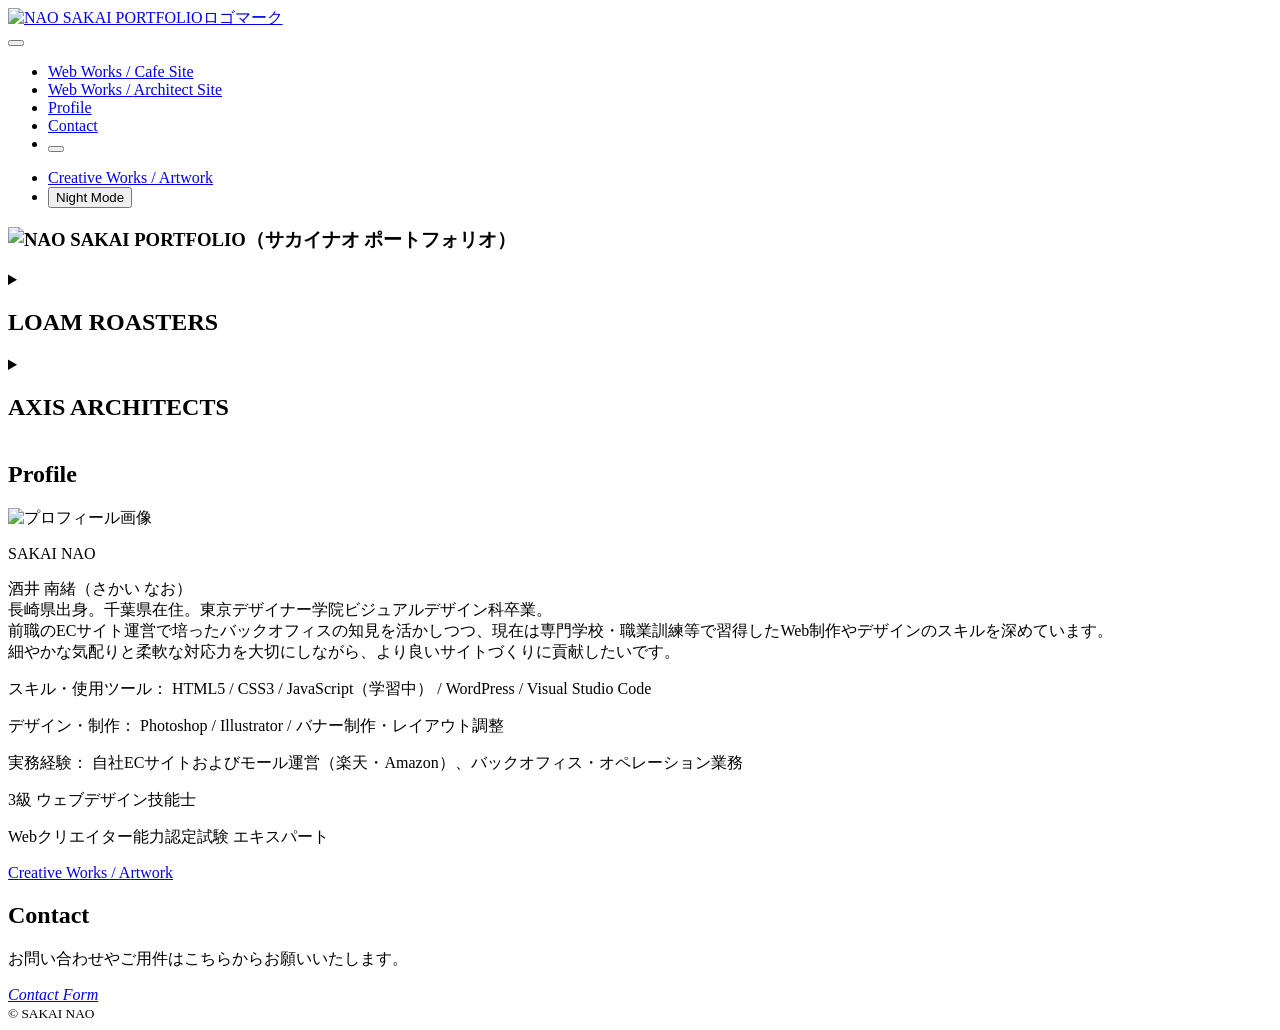
==== index.html @ 5738cde6 "Add files via upload" ====
<!DOCTYPE html><!-- 文書型宣言（DOCTYPE宣言）。HTML5用 -->
<html lang="ja"><!-- headとbodyを格納。使用言語が日本語という定義 -->
	<head><!-- メタデータ（属性情報）を格納する領域 -->
		<meta charset="utf-8"><!-- 文字エンコーディングはUTF-8 -->
		<meta name="description" content="ECサイト運営の経験と、Web制作・デザインのスキルを活かす、SAKAI NAOのポートフォリオサイトです。架空サイトの制作実績やこれまでの経験をご紹介しています。"><!-- 検索結果に表示されるページの説明文。titleの補足（140文字） -->
		<meta name="viewport" content="width=device-width, initial-scale=1.0"><!-- レスポンシブ対応用。横幅はデバイスの画面幅に合わせ、初期表示の拡大率は等倍。デバイス別のスタイルはCSSで設定 -->
		<meta name="robots" content="noindex, nofollow, noarchive, nosnippet"><!-- 検索エンジンのクローラーへの指示。ページを登録（noindex）せずリンクをたどらない（nofollow）ように、キャッシュを取得せず（noarchive）スニペットを表示しない（nosnippet）ように -->
		<meta property="og:title" content="SAKAI NAO PORTFOLIO（サカイナオ ポートフォリオ）"><!-- SNSでシェアされた時のページのタイトル -->
		<meta property="og:description" content="ECサイト運営の経験と、Web制作・デザインのスキルを活かす、SAKAI NAOのポートフォリオサイトです。架空サイトの制作実績やこれまでの経験をご紹介しています。"><!-- SNSでシェアされた時の説明文 -->
		
		<meta property="og:url" content="https://index.html"><!-- このページのURL -->

		<meta property="og:image" content="image/nao_logo_ogp.png"><!-- SNSでシェアされた時の表示したい画像のURL -->
		<meta property="og:type" content="website"><!-- このページの種類（articleは記事や下層ページ、blogはブログ、websiteはサイトのトップページ -->
		<meta property="og:site_name" content="SAKAI NAO PORTFOLIO（サカイナオ ポートフォリオ）"><!-- このページが所属するWebサイトの名前 -->
		<link rel="stylesheet" href="css/style.css"><!-- CSS用。typeは不要。デバイス別のスタイルも一元管理が推奨 -->

		<!-- <link rel="icon" href="image/favicon.ico" sizes="32x32">ファビコンのico用。shortcut省略が標準。sizes="any"だとブラウザごとに対応 -->
		<link rel="icon" href="image/favicon.png" type="image/png"><!-- ファビコンのpng用。type="image/png"付けるの推奨。高画質用にsizes=""を複数用意するのも可 -->
		<!-- <link rel="icon" href="image/icon.svg" type="image/svg+xml">ファビコンのsvg用。SVGファイルの使用にはtype="image/svg+xml"が必要 -->
		<link rel="apple-touch-icon" href="image/apple-touch-icon.png"><!-- ファビコンのスマホ・タブレット用。 -->

		<title>SAKAI NAO PORTFOLIO（サカイナオ ポートフォリオ）</title><!-- 検索エンジンに把握してもらいたいページの内容や目的を簡潔（30文字）かつ魅力的に説明 -->
	</head>

	<body><!--文書本体要素-->

		<!-- SVGフィルター -->
		<svg width="0" height="0" style="position:absolute"><!--  -->
			<!-- baseFrequencyが低周波、大きくゆったりした波、輪郭がにじんだ薄い色のうねり -->
			<filter id="wc-edge" x="-20%" y="-20%" width="140%" height="140%">
				<feTurbulence type="fractalNoise" baseFrequency="0.012 0.018" numOctaves="3" seed="11" result="noise"/>
				<feDisplacementMap in="SourceGraphic" in2="noise" scale="22" xChannelSelector="R" yChannelSelector="G"/>
			</filter><!--  -->
			<!-- うねりがソフトなバージョン、baseFrequencyが低周波、大きくゆったりした波、輪郭がにじんだ薄い色のうねり -->
			<filter id="wc-edge-soft" x="-20%" y="-20%" width="140%" height="140%">
				<feTurbulence type="fractalNoise" baseFrequency="0.012 0.018" numOctaves="3" seed="11" result="noise"/>
				<feDisplacementMap in="SourceGraphic" in2="noise" scale="10" xChannelSelector="R" yChannelSelector="G"/>
			</filter><!-- scale="22" → scale="10" -->
			<!-- baseFrequencyが高周波、細かいランダムな濃淡、紙の繊維・砂粒のようなザラつき、不透明度は0.04 -->
			<filter id="wc-grain">
				<feTurbulence type="fractalNoise" baseFrequency="0.9" numOctaves="2" seed="4" result="grain"/>
				<feColorMatrix in="grain" type="matrix" values="0 0 0 0 0  0 0 0 0 0  0 0 0 0 0  0 0 0 0.15 0"/>
			</filter>
		</svg><!--  -->
		<!-- SVGフィルターここまで -->

		<!-- オープニングアニメーション
		<div class="opening-box">
			<div class="opening-black"></div>
			<img src="image/logo_nao_square.png" alt="NAOロゴマーク" class="opening-logo-img">
			<img src="image/name_nao_img.png" alt="NAO筆記体サイン" class="opening-sign-img">
		</div> -->
		<!-- オープニングアニメーションここまで -->

		<!-- スクロール連動CSSスプライト/ページトップへ戻るボタン -->
		<a class="top-button" href="#top-position"><div class="scroll-item"></div></a>
		<!-- スクロール連動CSSスプライトここまで -->

		<!-- ヘッダー -->
		<header>
			<!-- TOPロゴ -->
			<div class="top-logo">
				<a href="index.html"><img src="image/logo_nao_square.png" alt="NAO SAKAI PORTFOLIOロゴマーク" class="top-logo-img"></a>
			</div>
			<!-- TOPロゴここまで -->

			<!-- ハンバーガーアイコン -->
			<button id="menu-btn" aria-label="メニューを開く"><span></span></button>
			<!-- <input type="checkbox" id="menu-btn-check">
			<label for="menu-btn-check" class="menu-btn"><span></span></label> -->
			<!-- ハンバーガーアイコンここまで -->

			<!-- メニュー展開時に全体を覆う暗幕 -->
			<div class="black-overlay"></div>
			<!-- メニュー展開時に全体を覆う暗幕ここまで -->

			<!-- グローバルナビゲーションメニュー -->
			<nav class="global-nav">
				<ul class="nav-list">
					<li class="nav-item"><a href="#cafe-position">Web Works / <span>Cafe Site</span></a></li>
					<li class="nav-item"><a href="#architect-position">Web Works / <span>Architect Site</span></a></li>
					<li class="nav-item"><a href="#profile-position">Profile</a></li>
					<li class="nav-item"><a href="https://docs.google.com/forms/d/e/1FAIpQLSdkn3Fvm9zSj5vtnF_UGAGRtmKQHBBZx3k8KO7NikojD3Xd8g/viewform?usp=publish-editor" target="_blank">Contact</a></li>
					<li class="nav-item pc-display"><button class="mode-toggle pc-display" aria-label="ダークモードとライトモードを切り替える"><span class="btn-icon"></span></button></li>
				</ul>
			</nav>
			<div class="bottom-menu">
				<ul class="bottom-ul">
					<li class="bottom-li"><a href="artwork.html">Creative Works / Artwork</a></li>
					<li class="bottom-li"><button class="mode-toggle"><span class="btn-icon"></span><span class="btn-text">Night Mode</span></button></li>
				</ul>
			</div>
			<!-- グローバルナビゲーションメニューここまで -->
		</header>
		<!-- ヘッダーここまで -->

		<!-- クラスの命名規則と構造定義
		outer（div）→外側の層（ページ全体・背景・セクション間の余白を管理）
		wrapper（div）→包む層（一つのセクション全体をまとめる）
		area→機能別の大まかな領域・範囲（header、nav、main、footer、asideなど）
		article要素→独立したコンテンツ（単体でも意味の通じる記事など）
		section要素→論理的なセクション（章、節、項などテーマの区切り）
		container（div）→セクションの箱
		inner（div）→内側の層
		card（div）→独立した視覚的まとまり、一つのテーマを持った情報（画像＋見出し＋テキスト＋ボタン）を囲ったもの
		box（div）→箱、特別な意味を持たない汎用的な領域
		content（div）→中身
		item→具体的なコンテンツ（p、img、buttonなど最小単位） -->

		<!-- メインエリア・アウター -->
		<div class="outer">

			<!-- ハーフトーン背景 -->
			<div class="gradation-layer halftone-small fragments-spin halftone-gradation-map"></div>
			<!-- ハーフトーン背景ここまで -->
			<!-- 水彩画風背景 -->
			<div class="back-layer"></div>
			<!-- 水彩画風背景ここまで -->

			<!-- アーティクルエリア・ラッパー -->
			<article class="article-wrapper">
				<section class="hero-area" id="top-position">
					<div class="hero-name-box">
						<h1><img src="image/name_nao_pen_pc.png" alt="NAO SAKAI PORTFOLIO（サカイナオ ポートフォリオ）" class="hero-name-image"></h1>
					</div>
					<div class="hero-title-image"></div>
				</section>
				<section class="works-area">
					<div class="cafe-container fade-in" id="cafe-position">
						<details name="accordion">
							<summary>
								<div class="summary-box">
									<h2><span class="italic-style no-spacing">L</span>OAM <span class="italic-style">R</span>OASTERS</h2>
									<div class="works-image">
										<div class="works-image-file"></div>
									</div>
									<span class="accordion-icon inside-icon"></span>
								</div>
								<span class="accordion-icon outside-icon"></span>
							</summary>
							<div class="accordion-content">
								<p class="accordion-concept">コーヒーロースターカフェの<span>ブランドサイト / 架空</span></p>
								<p class="accordion-h1">LOAM ROASTERS</p>
								<p class="accordion-concept">コーヒーの品質と洗練された空間にこだわる、<span>オーセンティックな大人のためのロースターカフェ。</span></p>
								<a href="" class="accordion-link">リンク</a>
								<p>Art Direction / Web Design / Coding</p>
								<p class="accordion-concept">品質や空間、サスティナビリティへのこだわりが伝わるよう、<span>シズル感や高級感、ゆったりとした空気感のある</span><span>デザインを目指しました。</span></p>
							</div>
						</details>
						<div class="cafe-layer"></div>
					</div>
					<div class="architect-container fade-in" id="architect-position">
						<details name="accordion">
							<summary>
								<div class="summary-box">
									<h2><span class="italic-style">A</span>XIS <span class="italic-style">A</span>RCHITECTS</h2>
									<div class="works-image">
										<div class="works-image-file"></div>
									</div>
									<span class="accordion-icon inside-icon"></span>
								</div>
								<span class="accordion-icon outside-icon"></span>
							</summary>
							<div class="accordion-content">
								<p class="accordion-concept">建築設計事務所の<span>コーポレートサイト / 架空</span></p>
								<p class="accordion-h1">AXIS ARCHITECTS</p>
								<p class="accordion-concept">徹底したデータ分析とロジックに裏打ちされた、<span>持続可能な建築を求めるクライアントのための</span><span>設計事務所。</span></p>
								<a href="" class="accordion-link">リンク</a>
								<p>Art Direction / Web Design / Coding</p>
								<p class="accordion-concept">企業としてのクリーンなイメージや信頼感に加え、<span>洗練された論理的（ロジカル）な美しさが伝わる</span><span>デザインを目指しました。</span></p>
							</div>
						</details>
						<div class="architect-layer"></div>
					</div>
				</section>
				<section class="profile-container  fade-in" id="profile-position">
					<!-- 1つ目の四角形（例：タイトルなど） -->
					<div class="profile-card card-1">
						<h2><span class="italic-style">P</span>ro<span class="vertical-bottom">f</span>ile</h2>
					</div>
					<!-- 2つ目の四角形（例：プロフィール画像など） -->
					<div class="profile-card card-2">
						<img src="image/background_water.jpg" alt="プロフィール画像" class="profile-card-image">
					</div>
					<!-- 3つ目の四角形（例：名前など） -->
					<div class="profile-card card-3">
						<p><span class="marker-text">SAKAI NAO</span></p>
					</div>
					<!-- 4つ目の四角形（例：経歴など） -->
					<div class="profile-card card-4">
						<p>酒井 南緒（さかい なお）<br>
						長崎県出身。千葉県在住。<span>東京デザイナー学院ビジュアルデザイン科卒業。</span><br>
						前職のECサイト運営で培ったバックオフィスの知見を活かしつつ、現在は専門学校・職業訓練等で習得したWeb制作やデザインのスキルを深めています。<br>
						細やかな気配りと柔軟な対応力を大切にしながら、より良いサイトづくりに貢献したいです。</p>
					</div>
					<!-- 5つ目の四角形（例：スキルなど） -->
					<div class="profile-card card-5">
						<p>スキル・使用ツール： HTML5 / CSS3 / JavaScript（学習中） / WordPress / Visual Studio Code</p>
						<p>デザイン・制作： Photoshop / Illustrator / バナー制作・レイアウト調整</p>
						<p>実務経験： 自社ECサイトおよびモール運営（楽天・Amazon）、バックオフィス・オペレーション業務</p>
					</div>
					<!-- 6つ目の四角形（例：資格など） -->
					<div class="profile-card card-6">
						<p>3級 ウェブデザイン技能士</p>
						<p>Webクリエイター能力認定試験 エキスパート</p>
					</div>
					<!-- 7つ目の四角形（例：ギャラリーなど） -->
					<a href="artwork.html">
						<div class="profile-card card-7">
							<p><span class="italic-style">C</span>reative <span class="italic-style">W</span>orks / <span><span class="italic-style">A</span>rtwork</span></p>
						</div>
					</a>
				</section>
			</article>
			<!-- アーティクルエリア・ラッパーここまで -->

		</div>
		<!-- メインエリア・アウターここまで -->

		<!-- コンタクトエリア・ラッパー -->
		<article class="contact-wrapper">
			<section class="contact-container">
				<h2><span class="italic-style">C</span>ontact</h2>
				<p>お問い合わせやご用件は<span>こちらからお願いいたします。</span></p>
				<address>
					<a href="https://docs.google.com/forms/d/e/1FAIpQLSdkn3Fvm9zSj5vtnF_UGAGRtmKQHBBZx3k8KO7NikojD3Xd8g/viewform?usp=publish-editor" target="_blank">
						Contact Form
					</a>
				</address><!--連絡先、デフォルトは斜体になる-->
			</section>
		</article>
		<!-- コンタクトエリア・ラッパーここまで -->

		<!-- フッター -->
		<footer class="footer-copyright">
			<small>&copy; SAKAI NAO</small><!--コピーライト、ライセンス条項、免責事項、法的規則など-->
		</footer>
		<!-- フッターここまで -->

		<script src="js/main.js"></script><!-- JavaScript用。すべてのHTML要素が読み込まれた直後に実行されるように下部に置くのが定番 -->

	</body>
</html>
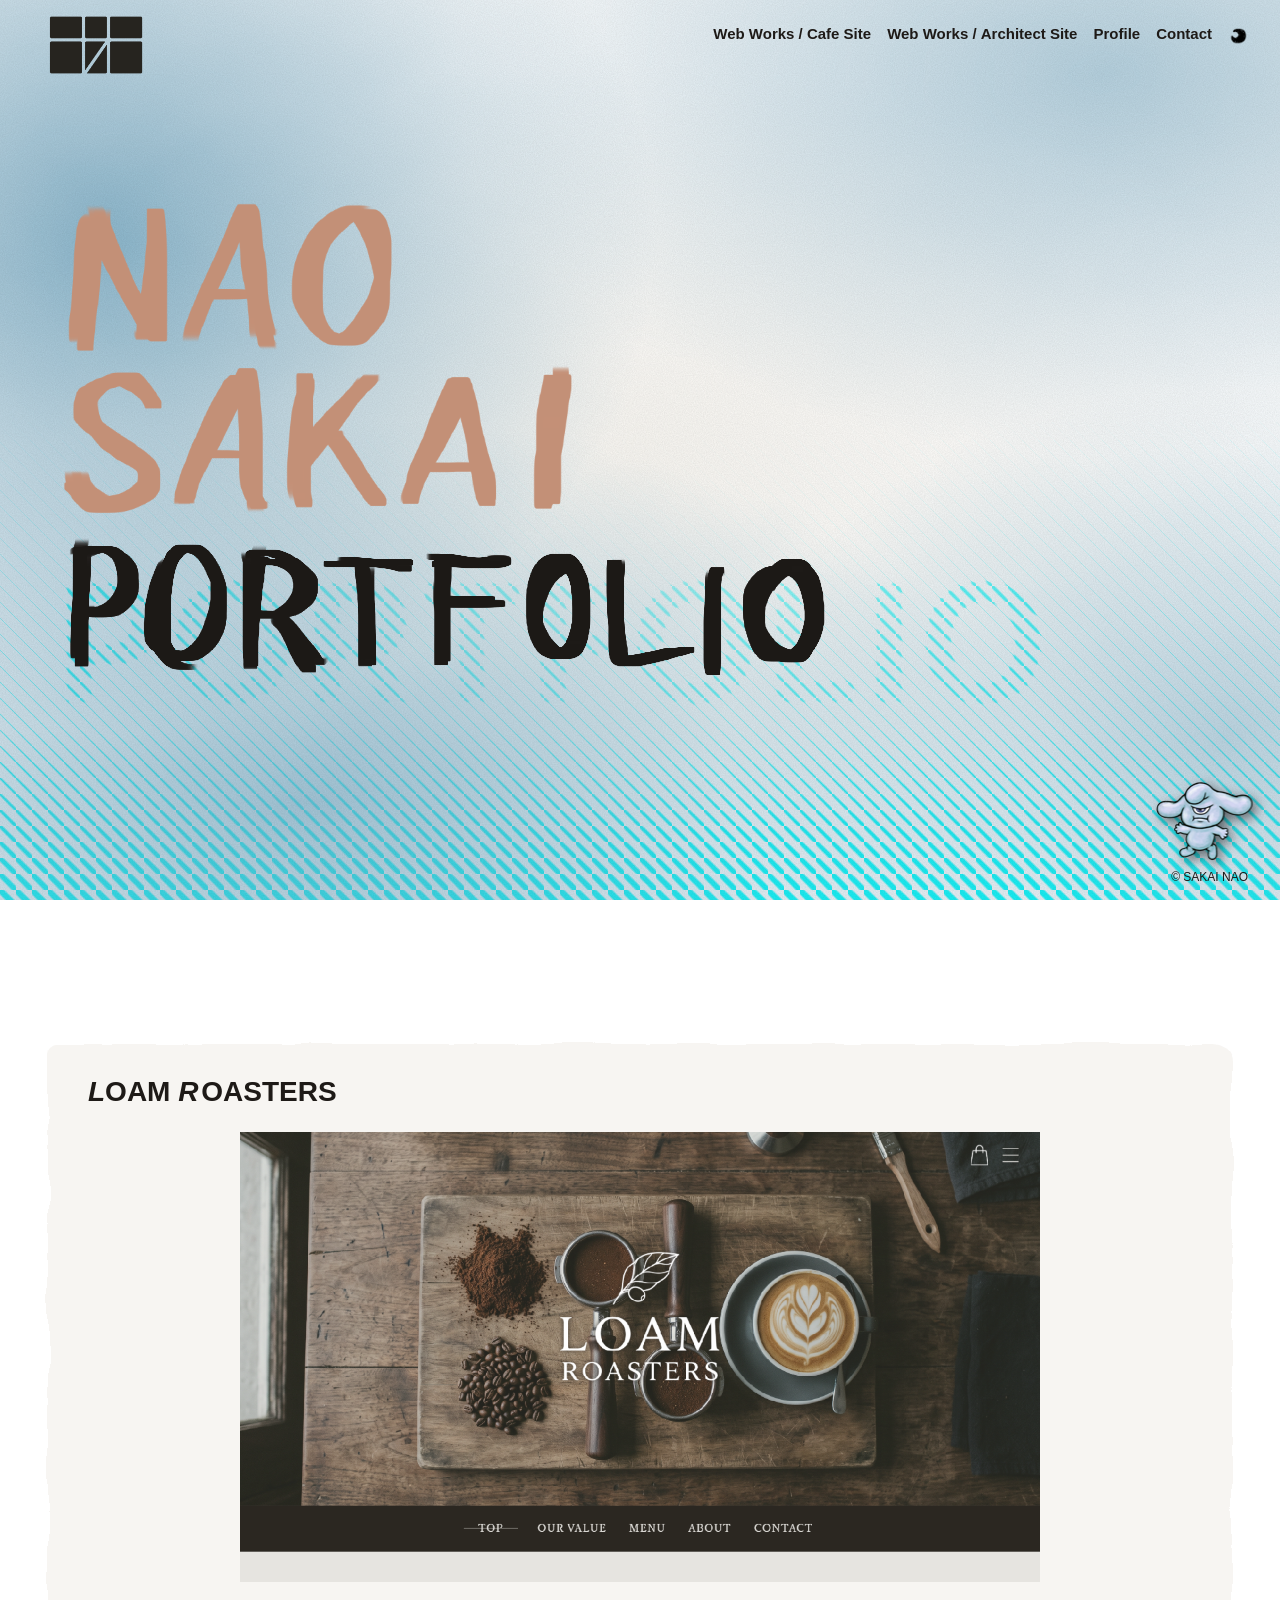
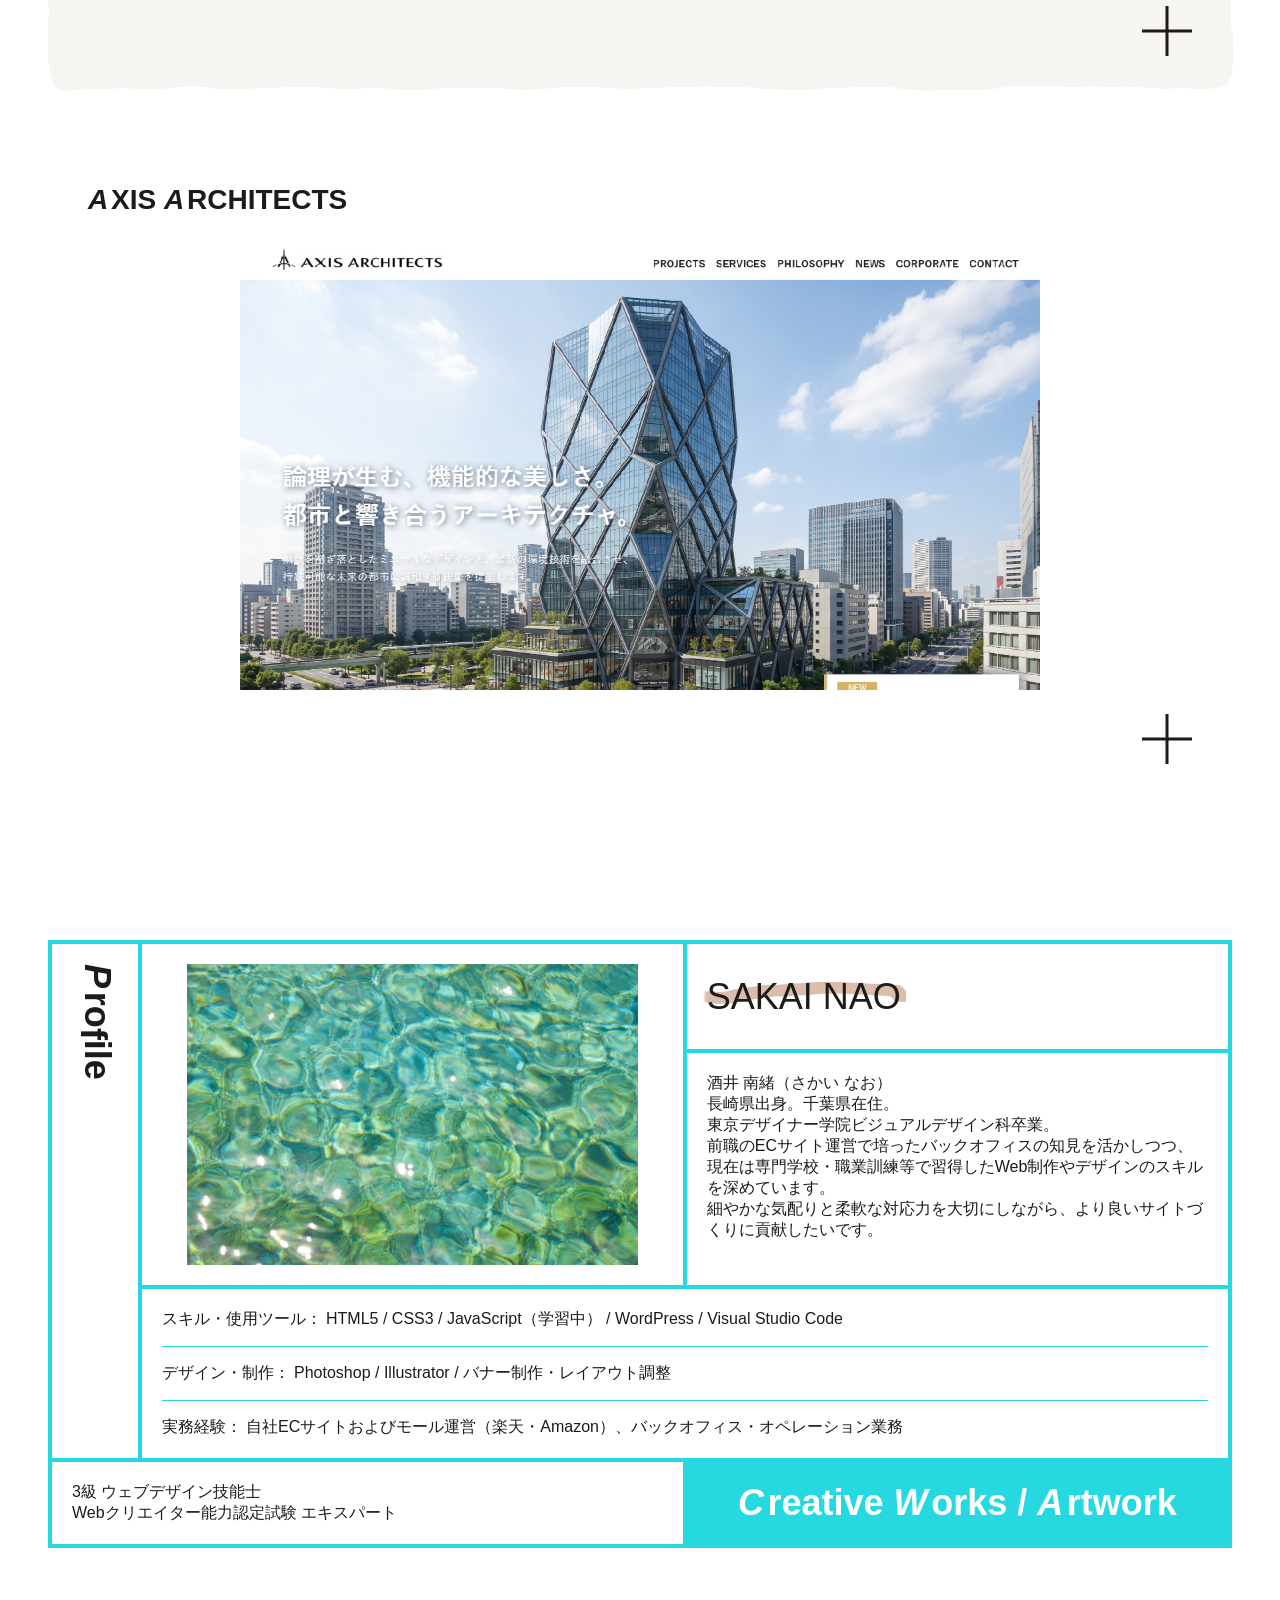
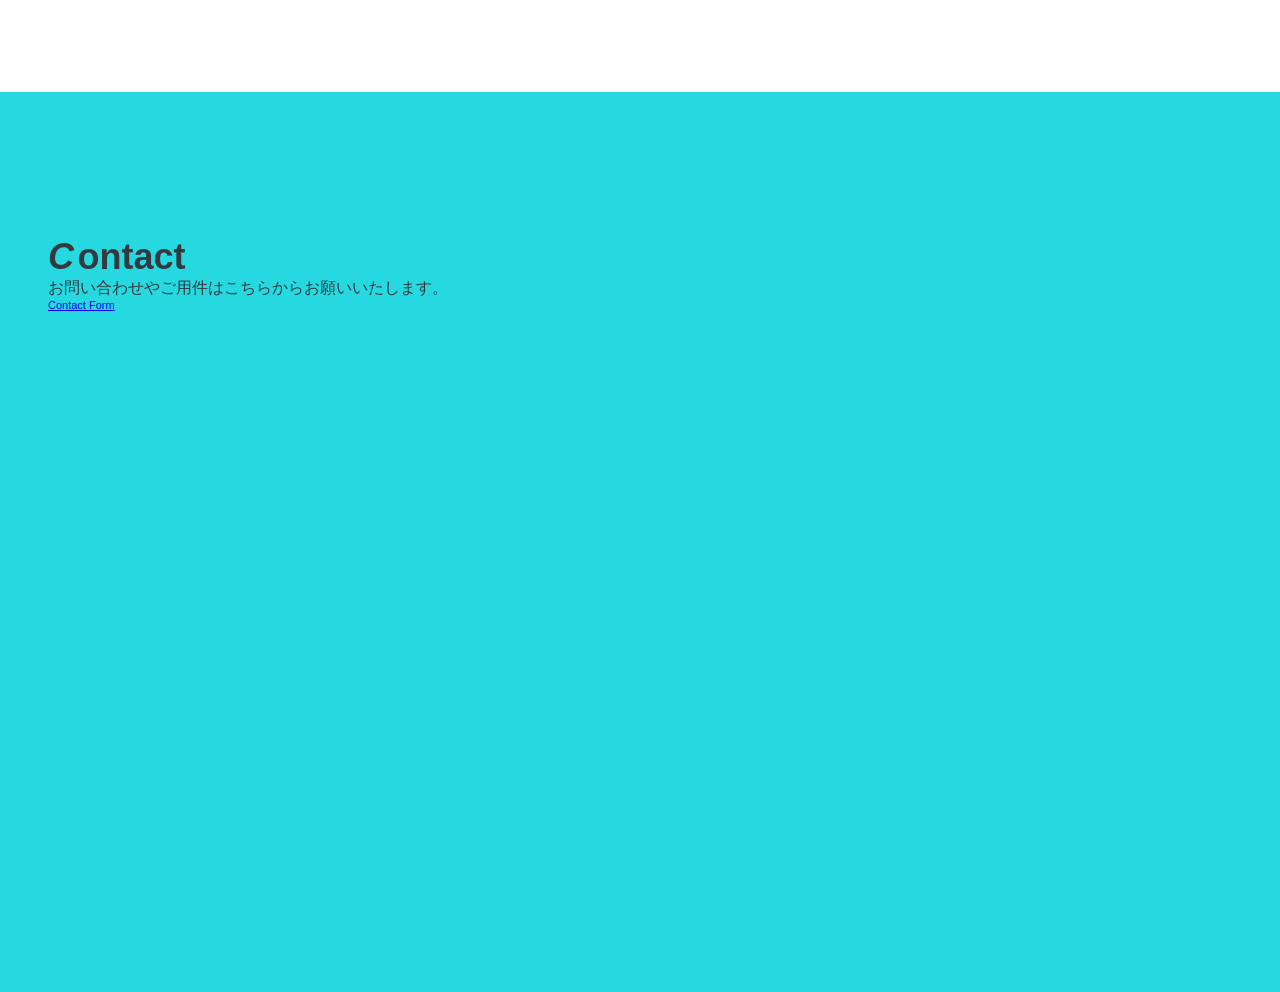
==== commit 171bb125: "Add files via upload" ====
--- a/index.html
+++ b/index.html
@@ -7,19 +7,15 @@
 		<meta name="robots" content="noindex, nofollow, noarchive, nosnippet"><!-- 検索エンジンのクローラーへの指示。ページを登録（noindex）せずリンクをたどらない（nofollow）ように、キャッシュを取得せず（noarchive）スニペットを表示しない（nosnippet）ように -->
 		<meta property="og:title" content="SAKAI NAO PORTFOLIO（サカイナオ ポートフォリオ）"><!-- SNSでシェアされた時のページのタイトル -->
 		<meta property="og:description" content="ECサイト運営の経験と、Web制作・デザインのスキルを活かす、SAKAI NAOのポートフォリオサイトです。架空サイトの制作実績やこれまでの経験をご紹介しています。"><!-- SNSでシェアされた時の説明文 -->
-		
-		<meta property="og:url" content="https://index.html"><!-- このページのURL -->
-
+		<meta property="og:url" content="https://sakainao-portfolio.github.io/web/"><!-- このページのURL -->
 		<meta property="og:image" content="image/nao_logo_ogp.png"><!-- SNSでシェアされた時の表示したい画像のURL -->
 		<meta property="og:type" content="website"><!-- このページの種類（articleは記事や下層ページ、blogはブログ、websiteはサイトのトップページ -->
 		<meta property="og:site_name" content="SAKAI NAO PORTFOLIO（サカイナオ ポートフォリオ）"><!-- このページが所属するWebサイトの名前 -->
 		<link rel="stylesheet" href="css/style.css"><!-- CSS用。typeは不要。デバイス別のスタイルも一元管理が推奨 -->
-
 		<!-- <link rel="icon" href="image/favicon.ico" sizes="32x32">ファビコンのico用。shortcut省略が標準。sizes="any"だとブラウザごとに対応 -->
 		<link rel="icon" href="image/favicon.png" type="image/png"><!-- ファビコンのpng用。type="image/png"付けるの推奨。高画質用にsizes=""を複数用意するのも可 -->
 		<!-- <link rel="icon" href="image/icon.svg" type="image/svg+xml">ファビコンのsvg用。SVGファイルの使用にはtype="image/svg+xml"が必要 -->
 		<link rel="apple-touch-icon" href="image/apple-touch-icon.png"><!-- ファビコンのスマホ・タブレット用。 -->
-
 		<title>SAKAI NAO PORTFOLIO（サカイナオ ポートフォリオ）</title><!-- 検索エンジンに把握してもらいたいページの内容や目的を簡潔（30文字）かつ魅力的に説明 -->
 	</head>
 
@@ -81,7 +77,7 @@
 					<li class="nav-item"><a href="#cafe-position">Web Works / <span>Cafe Site</span></a></li>
 					<li class="nav-item"><a href="#architect-position">Web Works / <span>Architect Site</span></a></li>
 					<li class="nav-item"><a href="#profile-position">Profile</a></li>
-					<li class="nav-item"><a href="https://docs.google.com/forms/d/e/1FAIpQLSdkn3Fvm9zSj5vtnF_UGAGRtmKQHBBZx3k8KO7NikojD3Xd8g/viewform?usp=publish-editor" target="_blank">Contact</a></li>
+					<li class="nav-item"><a href="https://docs.google.com/forms/d/e/1FAIpQLSdkn3Fvm9zSj5vtnF_UGAGRtmKQHBBZx3k8KO7NikojD3Xd8g/viewform?usp=publish-editor" target="_blank" rel="noopener noreferrer">Contact</a></li>
 					<li class="nav-item pc-display"><button class="mode-toggle pc-display" aria-label="ダークモードとライトモードを切り替える"><span class="btn-icon"></span></button></li>
 				</ul>
 			</nav>
@@ -143,7 +139,7 @@
 								<p class="accordion-concept">コーヒーロースターカフェの<span>ブランドサイト / 架空</span></p>
 								<p class="accordion-h1">LOAM ROASTERS</p>
 								<p class="accordion-concept">コーヒーの品質と洗練された空間にこだわる、<span>オーセンティックな大人のためのロースターカフェ。</span></p>
-								<a href="" class="accordion-link">リンク</a>
+								<a class="accordion-link" href="https://sakainao-portfolio.github.io/loam/" target="_blank" rel="noopener noreferrer">https://sakainao-portfolio.github.io/loam/</a><!-- target="_blank"とrel="noopener noreferrer"はセット、セキュリティと安全性の向上・プライバシーの保護のため -->
 								<p>Art Direction / Web Design / Coding</p>
 								<p class="accordion-concept">品質や空間、サスティナビリティへのこだわりが伝わるよう、<span>シズル感や高級感、ゆったりとした空気感のある</span><span>デザインを目指しました。</span></p>
 							</div>
@@ -166,7 +162,7 @@
 								<p class="accordion-concept">建築設計事務所の<span>コーポレートサイト / 架空</span></p>
 								<p class="accordion-h1">AXIS ARCHITECTS</p>
 								<p class="accordion-concept">徹底したデータ分析とロジックに裏打ちされた、<span>持続可能な建築を求めるクライアントのための</span><span>設計事務所。</span></p>
-								<a href="" class="accordion-link">リンク</a>
+								<a class="accordion-link" href="https://sakainao-portfolio.github.io/axis/" target="_blank" rel="noopener noreferrer">https://sakainao-portfolio.github.io/axis/</a>
 								<p>Art Direction / Web Design / Coding</p>
 								<p class="accordion-concept">企業としてのクリーンなイメージや信頼感に加え、<span>洗練された論理的（ロジカル）な美しさが伝わる</span><span>デザインを目指しました。</span></p>
 							</div>
@@ -224,7 +220,7 @@
 				<h2><span class="italic-style">C</span>ontact</h2>
 				<p>お問い合わせやご用件は<span>こちらからお願いいたします。</span></p>
 				<address>
-					<a href="https://docs.google.com/forms/d/e/1FAIpQLSdkn3Fvm9zSj5vtnF_UGAGRtmKQHBBZx3k8KO7NikojD3Xd8g/viewform?usp=publish-editor" target="_blank">
+					<a href="https://docs.google.com/forms/d/e/1FAIpQLSdkn3Fvm9zSj5vtnF_UGAGRtmKQHBBZx3k8KO7NikojD3Xd8g/viewform?usp=publish-editor" target="_blank" rel="noopener noreferrer">
 						Contact Form
 					</a>
 				</address><!--連絡先、デフォルトは斜体になる-->
--- a/css/style.css
+++ b/css/style.css
@@ -0,0 +1,1540 @@
+@charset "utf-8"; /* 文字エンコーディングはUTF-8 */
+
+/* ブラウザに「自動サイズのトランジションを許可する」と指示する */
+:root {
+	interpolate-size: allow-keywords;
+}
+
+html {
+	scroll-behavior: smooth; /* 自動的なスクロールを瞬時（auto）ではなく円滑に */
+	font-size: 100%; /* 標準文字サイズ100%=16px。1remの基準サイズ */
+}
+
+/* 配色メモ
+#1E1A17 ダークブラウン8（テキストカラー） rgba(30, 26, 23, 0.9)
+#24201D ダークチャコール7
+#1C1816 ダークブラウンブラック9
+#333A3F ブルーグレー5（ダークモードカラー） rgba(51, 58, 63, 0.9)
+#2A2E33 チャコールグレー6
+#3A3635 チャコールブラウン6
+
+#FFFFFF ホワイト0 rgba(255, 255, 255, 0.9)
+#F7F5F0 生成り1 rgba(247, 245, 240, 0.9)
+#F2EFE9 生成り2 rgba(242, 239, 233, 0.9)
+
+#77A9C2 ブルー4（ベースカラー） rgba(119, 169, 194, 0.9)
+#C29077 オレンジ4（アクセントカラー） rgba(194, 144, 119, 0.9)
+*/
+
+/* サイズメモ
+自分のPCの画面サイズ1920px×1200px
+標準文字サイズ100%=16px=1rem */
+
+/* 以下コンテナクエリのメモ */
+/* .親要素クラス名 {
+	container-type: inline-size;コンテナクエリを設定する親要素の指定
+} */
+/* .子要素クラス名 {
+	display: flex;
+	flex-direction: column;コンテナクエリ非対応だと縦並び
+}
+@supports (container-type: inline-size) {コンテナクエリ対応か判定
+	@container (min-width: 480px) {
+		.子要素クラス名 {
+			display: flex;
+			flex-direction: row;親の幅480px以上で横並びに
+			font-size: clamp(1rem, 6cqw, 2rem);最小16px～推奨値コンテナ幅の6%～最大16px×2＝32pxの範囲で変化
+			padding: clamp(0.9375rem, 5cqw, 2.5rem);最小0.9375×16px＝15px～推奨値コンテナ幅の5%～最大2.5×16px＝40pxの範囲で変化
+		}
+	}
+} */
+
+/* 黄金比のメモ */
+/* 黄金比は1：1.618
+①要素同士の余白、ボタンやカードの内側の余白など
+→左右padding：上下padding＝1：1.618
+②画像縦横比
+→縦：横＝1：1.618 */
+
+/* 全体の設定 */
+body {
+	margin: 0;
+	/* background-color: #FFFFFF; ホワイト0 */
+	color: #1E1A17; /* ダークブラウン8（テキストカラー） */
+	font-family: 'Avenir Next', 'Helvetica Neue', '游ゴシック', YuGothic, 'メイリオ', sans-serif;
+	transition: background-color 0.3s, color 0.3s; /* ダークモード切替で色がふわっと変わるアニメーション */
+}
+h1, h2, h3, h4, p {
+	color: #1E1A17; /* ダークブラウン8（テキストカラー） */
+}
+/* デフォルトCSSリセット */
+h1, h2, h3, h4, p, ul, ol {
+	margin: 0; /*  */
+	padding: 0;
+}
+button {
+  background: none;
+  border: none;
+  /* outline: none;クリックした際（フォーカス時）に出る外枠線を消す、消すなら:focus-visibleなどで別途フォーカス時のスタイルを定義 */
+  padding: 0;
+  margin: 0;
+  font: inherit;
+  color: inherit;
+  appearance: none;
+  -webkit-appearance: none;
+  -moz-appearance: none;
+  cursor: pointer;
+}
+
+/* フォントサイズの設定 */
+/* 基本スタイル（スマホ）本文16pxに対して見出し1.5倍のジャンプ率 */
+h1 {
+	font-size: clamp(1.5rem, 6.67vw, 1.625rem); /* 最小1.5×16px＝24px～推奨値ビューポート幅の6.67%～最大1.625×16px＝26pxの範囲で変化、6.67vw＝25px÷375px×100 */
+}
+h2 {
+	font-size: clamp(1.25rem, 5.6vw, 1.375rem); /* 最小1.25×16px＝20px～推奨値ビューポート幅の5.6%～最大1.375×16px＝22pxの範囲で変化、5.6vw＝21px÷375px×100 */
+}
+h3 {
+	font-size: clamp(1rem, 4.8vw, 1.125rem); /* 最小1×16px＝16px～推奨値ビューポート幅の4.8%～最大1.125×16px＝18pxの範囲で変化、4.8vw＝18px÷375px×100 */
+}
+p {
+	font-size: clamp(0.875rem, 4.267vw, 1rem); /* 最小0.875×16px＝14px～推奨値ビューポート幅の4.267%～最大1×16px＝16pxの範囲で変化、4.267vw＝16px÷375px×100 */
+}
+/* タブレット（768px以上）本文16pxに対して見出し1.75倍のジャンプ率 */
+@media screen and (min-width: 768px) {
+	h1 {
+		font-size: clamp(1.75rem, 3.906vw, 2rem); /* 最小1.75×16px＝28px～推奨値ビューポート幅の3.906%～最大2×16px＝32pxの範囲で変化、3.906vw＝30px÷768px×100 */
+	}
+	h2 {
+		font-size: clamp(1.5rem, 3.255vw, 1.625rem); /* 最小1.5×16px＝24px～推奨値ビューポート幅の3.255%～最大1.625×16px＝26pxの範囲で変化、3.255vw＝25px÷768px×100 */
+	}
+	h3 {
+		font-size: clamp(1.125rem, 2.474vw, 1.25rem); /* 最小1.125×16px＝18px～推奨値ビューポート幅の2.474%～最大1.25×16px＝20pxの範囲で変化、2.474vw＝19px÷768px×100 */
+	}
+}
+/* PC（1025px以上）本文16pxに対して見出し2倍のジャンプ率 */
+@media screen and (min-width: 1025px) {
+	h1 {
+		font-size: clamp(2rem, 3.317vw, 2.25rem); /* 最小2×16px＝32px～推奨値ビューポート幅の3.317%～最大2.25×16px＝36pxの範囲で変化、3.317vw＝34px÷1025px×100 */
+	}
+	h2 {
+		font-size: clamp(1.5rem, 2.537vw, 1.75rem); /* 最小1.5×16px＝24px～推奨値ビューポート幅の2.537%～最大1.75×16px＝28pxの範囲で変化、2.537vw＝26px÷1025px×100 */
+	}
+	h3 {
+		font-size: clamp(1.125rem, 1.951vw, 1.375rem); /* 最小1.125×16px＝18px～推奨値ビューポート幅の1.951%～最大1.375×16px＝22pxの範囲で変化、1.951vw＝20px÷1025px×100 */
+	}
+}
+
+/* 改行の設定 */
+span {
+	display: inline-block; /* レスポンシブ対応用。spanで囲った部分が画面幅いっぱいになったら自動で改行 */
+}
+
+/* フォントスタイルの設定 */
+.italic-style {
+	font-style: italic;
+	letter-spacing: 0.1em; /* 文字間隔を広げる、推奨：フォントサイズに対する相対値（em） */
+}
+.no-spacing {
+	letter-spacing: normal;
+}
+.vertical-top {
+	vertical-align: 0.1em;
+}
+.vertical-bottom {
+	vertical-align: -0.1em;
+}
+
+/* ブレークポイントごとの切り替え設定 */
+.sp-display {
+	display: block;
+}
+.tablet-display {
+	display: none;
+}
+.pc-display {
+	display: none;
+}
+/* タブレット（768px以上） */
+@media screen and (min-width: 768px) {
+	.sp-display {
+		display: none;
+	}
+	.tablet-display {
+		display: block;
+	}
+	.pc-display {
+		display: none;
+	}
+}
+/* PC（1025px以上） */
+@media screen and (min-width: 1025px) {
+	.sp-display {
+		display: none;
+	}
+	.tablet-display {
+		display: block;
+	}
+	.pc-display {
+		display: block;
+	}
+}
+
+/* オープニングアニメーションの設定 */
+.opening-box {
+	position: fixed;
+	inset: 0;
+	z-index: 10000;
+	pointer-events: none; /* アニメーション終了後にクリックを透過させる */
+}
+.opening-black {
+	position: fixed;
+	inset: 0;
+	/* width: 100vw; */
+	/* height: 100vh; */
+	z-index: 10001;
+	background-color: #1E1A17; /* ダークブラウン8（テキストカラー） */
+	pointer-events: none; /* アニメーション終了後にクリックを透過させる */
+	opacity: 1;
+	animation: WhiteOut 4.8s ease-in-out 5.2s forwards; /* 合計10秒：5.2秒待って4.8秒再生 */
+}
+@keyframes WhiteOut {
+	0% {
+		background-color: #1E1A17; /* ダークブラウン8（テキストカラー） */
+		opacity: 1;
+	}
+	16% {
+		background-color: #FFFFFF; /* ホワイト0 */
+		opacity: 1;
+	}
+	100% {
+		background-color: #FFFFFF; /* ホワイト0 */
+		opacity: 0;
+	}
+}
+.opening-logo-img {
+	position: absolute;
+	top: 50%;
+	left: 50%;
+	width: 400px;
+	z-index: 10001;
+	transform: translate(-50%, -50%);
+	filter: brightness(0) invert(1); /* 黒い画像を真っ白にする */
+	opacity: 0;
+	animation: FadeUp 5s ease-in-out 1s forwards; /* 合計6秒：1秒待って5秒再生 */
+	/* animation: FadeUp 1s cubic-bezier(0.33, 1, 0.68, 1) 1s forwards; */
+}
+@keyframes FadeUp {
+	0% {
+		transform: translateX(-50%) translateY(-40%); /* 少し下から出てくる */
+		opacity: 0;
+	}
+	12% { /* 1.6秒時点で完全に登場完了 */
+		transform: translateX(-50%) translateY(-50%);
+		opacity: 1;
+	}
+	12%, 84% { /* 1.6秒〜5.2秒の間は状態を維持 */
+		transform: translateX(-50%) translateY(-50%);
+		opacity: 1;
+	}
+	100% { /* 6秒時点で完全に消える */
+		transform: translateX(-50%) translateY(-50%);
+		opacity: 0;
+	}
+}
+.opening-sign-img {
+	position: absolute;
+	top: 50%;
+	left: 50%;
+	width: 500px;
+	z-index: 10002;
+	transform: translate(calc(-50% + 20px), -50%);
+	/* filter: brightness(0) invert(1)1. 黒い画像を一度真っ白にする */
+		/* sepia(1)2. セピア調（茶色っぽく）にして色情報を持たせる */
+		/* saturate(100)3. 鮮やかさを最大にする */
+		/* hue-rotate(350deg)4. 色相を調整して濃い黄色にする
+		; */
+	/* filter: invert(69%) sepia(7%) saturate(1914%) hue-rotate(334deg) brightness(88%) contrast(87%);#C29077ココアブラウンに見せる */
+	filter: brightness(0) saturate(100%) invert(65%) sepia(32%) saturate(389%) hue-rotate(155deg) brightness(93%) contrast(90%);
+	/* #77A9C2ブルー4（ベースカラー）に見せる */
+	clip-path: inset(0 100% 0 0);
+	opacity: 0;
+	animation: RevealTxt 3.5s linear 2.5s forwards;
+	/* animation: RevealTxt 1s cubic-bezier(0.37, 0, 0.63, 1) 3s forwards;ease-in-out */
+}
+@keyframes RevealTxt {
+	0% {
+		clip-path: inset(0 100% 0 0);
+		opacity: 1; /* アニメーションが始まったら表示 */
+	}
+	22.8% { /* 3.3秒時点でテキスト展開完了 */
+		clip-path: inset(0);
+		opacity: 1;
+	}
+	22.8%, 77.1% { /* 3.3秒〜5.2秒の間はテキストを表示したまま維持 */
+		clip-path: inset(0);
+		opacity: 1;
+	}
+	100% { /* 6秒時点でロゴと同時に完全に消える */
+		clip-path: inset(0);
+		opacity: 0;
+	}
+}
+
+/* スクロール連動CSSスプライトの設定 */
+.scroll-item {
+	position: fixed;
+	width: 112.5px;
+	height: 100px;
+	top: 50px;
+	/* right: clamp(1rem, 3.122vw, 2rem);右：最小16px～推奨値ビューポート幅の3.122%～最大32pxの範囲、3.122vw＝32px÷1025px×100 */
+	right: clamp(0.25rem, 1.2vw, 1rem); /* 右：最小4px～推奨値ビューポート幅の1.2%～最大16pxの範囲、1.2vw＝4.5px÷375px×100 */
+	z-index: 9996;
+	transform: translateX(0px) translateY(calc(100vh - 180px)); /* 160pxだと下から15pxくらいの端っこ */
+	opacity: 1;
+	pointer-events: auto;
+	background-image: /* linear-gradient(#89A39E, #89A39E), */ url(../image/sprite_images.png);
+	/* background-blend-mode: color;上のレイヤーの色相・彩度と下の画像の明度を組み合わせる */
+	/* background-size: cover;アスペクト比を保ったまま要素を埋めてはみ出すときは切り取られる */
+	background-repeat: no-repeat;
+	background-position: 0 0; /* -1200px 0にすると最後の状態を維持する */
+	animation-name: spriteImg; /* @keyframesとセットで必須 */
+	animation-duration: auto; /* 必須 */
+	animation-timeline: scroll();
+	animation-timing-function: steps(12);
+	animation-range: 0% calc(100% - 10px); /* スクロール100%で終了しないよう手前にする */
+	/* animation-fill-mode: forwards;追加しても意味なかった */
+	filter: drop-shadow(4px 4px 6px rgba(0, 0, 0, 0.5));
+}
+@keyframes spriteImg {
+	from {
+		opacity: 0;
+		pointer-events: none;
+		background-position: 0 0;
+		transform: translateX(0px) translateY(0px);
+	}
+	1% {
+		opacity: 1;
+		pointer-events: auto;
+		background-position: 0 0;
+		transform: translateX(0px) translateY(0px);
+	}
+	19.99% {
+		opacity: 1;
+		pointer-events: auto;
+		background-position: -1350px 0;
+		transform: translateX(0px) translateY(15vh);
+	}
+	20% {
+		opacity: 1;
+		pointer-events: auto;
+		background-position: 0 0;
+		transform: translateX(0px) translateY(15vh);
+	}
+	39.99% {
+		opacity: 1;
+		pointer-events: auto;
+		background-position: -1350px 0;
+		transform: translateX(0px) translateY(30vh);
+	}
+	40% {
+		opacity: 1;
+		pointer-events: auto;
+		background-position: 0 0;
+		transform: translateX(0px) translateY(30vh);
+	}
+	59.99% {
+		opacity: 1;
+		pointer-events: auto;
+		background-position: -1350px 0;
+		transform: translateX(0px) translateY(45vh);
+	}
+	60% {
+		opacity: 1;
+		pointer-events: auto;
+		background-position: 0 0;
+		transform: translateX(0px) translateY(45vh);
+	}
+	79.99% {
+		opacity: 1;
+		pointer-events: auto;
+		background-position: -1350px 0;
+		transform: translateX(0px) translateY(60vh);
+	}
+	80% {
+		opacity: 1;
+		pointer-events: auto;
+		background-position: 0 0;
+		transform: translateX(0px) translateY(60vh);
+	}
+	to {
+		opacity: 1;
+		pointer-events: auto;
+		background-position: -1350px 0;
+		transform: translateX(0px) translateY(calc(100vh - 180px));
+	}
+}
+.top-button:hover .scroll-item::after {
+	content: url(../image/sprite_images_hover.png);
+	position: absolute;
+	top: -40px;
+	left: -50px;
+	/* transform: translate(-100px, -10px);
+	object-fit: contain;
+	object-position: center; */
+}
+
+/* ヘッダーの設定 */
+header {
+	width: 100%;
+}
+.top-logo {
+	position: fixed;
+	top: 0.8rem;
+	left: clamp(1rem, 4.267vw, 3rem); /* 左：最小16px～推奨値ビューポート幅の4.267%～最大48pxの範囲、4.267vw＝16px÷375px×100 */
+	z-index: 9998; /* ヘッダー→黒半透明9996→ロゴ9998→ドロワーメニュー9997～9の順になるように */
+	margin: 0;
+	padding: 0;
+	width: clamp(4.5rem, 19.2vw, 6rem); /* 最小72px～推奨値ビューポート幅の19.2%～最大96pxの範囲、19.2vw＝72px÷375px×100 */
+}
+.top-logo-img {
+	width: 100%;
+	filter: invert(10%) sepia(25%) saturate(300%) brightness(95%) contrast(90%); /* #000000の画像を#1E1A17に変換 */
+	/* mix-blend-mode: difference; */
+}
+
+/* メニューの内容（クリック前） */
+.global-nav {
+	/* display: none;クリック後block */
+	visibility: hidden; /* 領域は残る、クリック後visible */
+	position: fixed;
+	/* top: 66px;4.125rem */
+	top: clamp(5rem, 21.4vw, 6rem); /* 上：最小80px～推奨値ビューポート幅の21.4%～最大96pxの範囲、21.4vw＝80.25px÷375px×100 */
+	right: clamp(1rem, 4.267vw, 2rem); /* 右：最小16px～推奨値ビューポート幅の4.267%～最大32pxの範囲、4.267vw＝16px÷375px×100 */
+	z-index: 9998; /* ヘッダー→黒半透明9996→ロゴ9998→ドロワーメニュー9997～9の順になるように */
+	height: 0;
+	opacity: 0;
+	transition: opacity 2s; /* アニメーション設定、親要素に設定、1秒かかる */
+}
+.nav-list {
+	display: block;
+	margin: 0; /* デフォルトだと上下16px */
+}
+.nav-item {
+	display: block; /* 縦並び用 */
+	list-style: none;
+}
+.nav-item a {
+	text-decoration: none;
+	color: #1E1A17; /* ダークブラウン8（テキストカラー） */
+}
+
+.bottom-menu {
+	/* display: none;クリック後block */
+	visibility: hidden; /* 領域は残る、クリック後visible */
+	position: fixed;
+	bottom: 20px;
+	right: clamp(1rem, 4.267vw, 2rem); /* 右：最小16px～推奨値ビューポート幅の4.267%～最大32pxの範囲、4.267vw＝16px÷375px×100 */
+	z-index: 9998; /* ヘッダー→黒半透明9996→ロゴ9998→ドロワーメニュー9997～9の順になるように */
+	height: 0;
+	overflow: hidden;
+	opacity: 0;
+	transition: opacity 2s; /* アニメーション設定、親要素に設定、2秒かかる */
+}
+.bottom-menu ul {
+	display: block;
+}
+.bottom-menu ul li {
+	display: block; /* 縦並び用 */
+	list-style: none;
+	border-bottom: 1px solid transparent;
+}
+.bottom-menu ul li a {
+	text-decoration: none;
+	color: transparent;
+	/* font-size: clamp(0.75rem, 3.2vw, 0.875rem); 最小0.75×16px＝12px～推奨値ビューポート幅の3.2%～最大0.875×16px＝14pxの範囲で変化、3.2vw＝12px÷375px×100 */
+	font-size: clamp(1.25rem, 5.4vw, 1.5rem); /* 最小1.25×16px＝20px～推奨値ビューポート幅の5.4%～最大1.5×16px＝24pxの範囲で変化、5.4vw＝20.25px÷375px×100 */
+}
+
+.btn-icon {
+	display: inline-block;
+	width: 1.25rem; /* 20px */
+	height: 1.25rem; /* 20px */
+	background-image: url(../image/icon-moon.png); /* ライトモード時：月の画像 */
+	background-size: contain;
+	background-repeat: no-repeat;
+}
+.global-nav ul li .btn-icon {
+	transform: translate(0, 2px);
+}
+.bottom-menu ul li .btn-icon {
+	margin-right: 4px;
+	width: clamp(1.75rem, 7.6vw, 2rem); /* 最小1.75×16px＝28px～推奨値ビューポート幅の7.6%～最大2×16px＝32pxの範囲で変化、7.6vw＝28.5px÷375px×100 */
+	height: clamp(1.75rem, 7.6vw, 2rem); /* 最小1.75×16px＝28px～推奨値ビューポート幅の7.6%～最大2×16px＝32pxの範囲で変化、7.6vw＝28.5px÷375px×100 */
+	transform: translate(0, 8px);
+}
+
+/* タブレット（768px以上） */
+@media screen and (min-width: 768px) {
+	.global-nav {
+		/* display: none;クリック後block */
+		visibility: hidden; /* 領域は残る、クリック後visible */
+		right: clamp(1rem, 4.167vw, 2rem); /* 右：最小16px～推奨値ビューポート幅の4.167%～最大32pxの範囲、4.167vw＝32px÷768px×100 */
+	}
+	.nav-list {
+		display: block;
+	}
+	.nav-item {
+		display: block; /* 縦並び用 */
+		list-style: none;
+	}
+	.nav-item a {
+		text-decoration: none;
+	}
+}
+/* PC（1025px以上） */
+@media screen and (min-width: 1025px) {
+	.global-nav {
+		/* display: block; */
+		visibility: visible; /* hidden領域は残る、クリック後visible */
+		top: 25px;
+		right: clamp(1rem, 3.122vw, 2rem); /* 右：最小16px～推奨値ビューポート幅の3.122%～最大32pxの範囲、3.122vw＝32px÷1025px×100 */
+		height: 40px;
+		opacity: 1;
+	}
+	.nav-list {
+		display: flex; /* gap設定用 */
+		gap: clamp(0.7rem, 1.561vw, 1rem); /* nav a同士の間隔 */
+	}
+	.nav-item {
+		display: inline-block; /* 横並び用 */
+		list-style: none;
+	}
+	.nav-item a {
+		display: block; /* aに高さ（padding）を設定するため */
+		position: relative;
+		/* padding: 0 0 7px 0; */
+		text-decoration: none;
+		color: rgba(30, 26, 23, 1); /* #1E1A17ダークブラウン8（テキストカラー） */
+		font-size: clamp(0.875rem, 1.366vw, 0.938rem); /* 最小0.875×16px＝14px～推奨値ビューポート幅の1.366%～最大0.938×16px＝15pxの範囲で変化、1.366vw＝14px÷1025px×100 */
+		font-weight: 600;
+		border-bottom: 4px solid transparent; /* 初期状態は透明のborderを確保しておく */
+		transition: color,border-color 0.3s ease; /* border-colorと文字色両方の変化にアニメーションをつけ統一感出す */
+	}
+	.nav-item a::after {
+		content: "";
+		display: block;
+		position: absolute;
+		top: 16px;
+		left: 0;
+		transform: rotate(2deg);
+		clip-path: inset(0 100% 0 0);
+		width: 100%;
+		height: 8px;
+		opacity: 0.8;
+		background-image: url(../image/border_images_hover.png);
+		background-size: 100% 8px;
+		background-repeat: no-repeat;
+		filter: brightness(0) saturate(100%) invert(62%) sepia(16%) saturate(910%) hue-rotate(335deg) brightness(98%) contrast(78%); /* #000000の画像を#C29077に変換 */
+		transition: 0.3s ease;/* 1.2s cubic-bezier(0.22, 1, 0.36, 1)「加速」と「減速」を数値（ベジェ曲線）で細かく指定した値 */
+	}
+	.nav-item a:hover {
+		color: rgba(30, 26, 23, 0.6); /* #1E1A17ダークブラウン8（テキストカラー） */
+	}
+	.nav-item a:hover::after {
+		clip-path: inset(0);
+	}
+}
+
+/* 展開時のメニューの内容（クリック後） */
+header.is-active .global-nav {
+	/* display: block; */
+	visibility: visible; /* hidden領域は残る、クリック後visible */
+	position: fixed;
+	/* top: 66px;4.125rem */
+	top: clamp(5rem, 21.4vw, 6rem); /* 上：最小80px～推奨値ビューポート幅の21.4%～最大96pxの範囲、21.4vw＝80.25px÷375px×100 */
+	left: clamp(1rem, 4.267vw, 2rem); /* 左：最小16px～推奨値ビューポート幅の4.267%～最大32pxの範囲、4.267vw＝16px÷375px×100 */
+	z-index: 9998; /* ヘッダー→黒半透明9996→ロゴ9998→ドロワーメニュー9997～9の順になるように */
+	height: 100%;
+	opacity: 1;
+	transition: opacity 3s ease-out; /* アニメーション設定、親要素に設定、3秒かかる、徐々にゆっくり */
+}
+header.is-active .global-nav ul {
+	display: block;
+	margin: 0; /* デフォルトだと上下16px */
+	padding: 0; /* デフォルトだと左40px */
+}
+header.is-active .global-nav ul li {
+	display: block; /* 縦並び用 */
+	list-style: none;
+}
+header.is-active .global-nav ul li a {
+	display: block; /* aに高さ（padding）を設定するため */
+	padding: 15px 30px 15px 7px;
+	position: relative; /* ::beforeの矢印用に必要 */
+	text-decoration: none;
+	color: #FFFFFF; /* ホワイト0 */
+	/* font-size: clamp(0.938rem, 4.267vw, 1rem); 最小0.938×16px＝15px～推奨値ビューポート幅の4.267%～最大1×16px＝16pxの範囲で変化、4.267vw＝16px÷375px×100 */
+	font-size: clamp(1.5rem, 6.4vw, 2rem); /* 最小1.5×16px＝24px～推奨値ビューポート幅の6.4%～最大2×16px＝32pxの範囲で変化、6.4vw＝24px÷375px×100 */
+	font-weight: 600;
+	letter-spacing: 0.5px; /* 少し字間を空ける */
+	border-bottom: 1px solid #FFFFFF; /* ホワイト0 */
+	background-color: transparent; /* 初期状態は透明のbackground-colorを確保しておく */
+	transition: background-color 0.3s ease; /* background-colorの変化にアニメーションをつける */
+}
+header.is-active .global-nav ul li a:hover {
+	background-color: rgba(119, 169, 194, 0.7); /* #77A9C2ブルー4（ベースカラー） */
+}
+header.is-active .global-nav ul li a::before { /* 右側の矢印 */
+	content: "";
+	width: 10px;
+	height: 10px;
+	border-top: 3px solid #FFFFFF; /* ホワイト0 */
+	border-right: 3px solid #FFFFFF; /* ホワイト0 */
+	transform: translateX(0px) translateY(-5px) rotate(45deg);
+	position: absolute;
+	top: 50%;
+	right: 11px;
+}
+
+header.is-active .bottom-menu {
+	/* display: block; */
+	visibility: visible; /* hidden領域は残る、クリック後visible */
+	position: fixed;
+	bottom: 20px;
+	right: clamp(1rem, 4.267vw, 2rem); /* 右：最小16px～推奨値ビューポート幅の4.267%～最大32pxの範囲、4.267vw＝16px÷375px×100 */
+	z-index: 9998; /* ヘッダー→黒半透明9996→ロゴ9998→ドロワーメニュー9997～9の順になるように */
+	height: auto;
+	opacity: 1;
+	transition: opacity 2s ease-in 0.6s; /* アニメーション設定、親要素に設定、2秒かかる、始めゆっくり、0.6秒遅延 */
+}
+header.is-active .bottom-menu ul {
+	display: block;
+}
+header.is-active .bottom-menu ul li {
+	display: block; /* 縦並び用 */
+	list-style: none;
+	border-bottom: 1px solid #77A9C2; /* ブルー4（ベースカラー） */
+}
+header.is-active .bottom-menu ul li a {
+	text-decoration: none;
+	color: #77A9C2; /* ブルー4（ベースカラー） */
+	/* font-size: clamp(0.75rem, 3.2vw, 0.875rem); 最小0.75×16px＝12px～推奨値ビューポート幅の3.2%～最大0.875×16px＝14pxの範囲で変化、3.2vw＝12px÷375px×100 */
+	font-size: clamp(1.25rem, 5.4vw, 1.5rem); /* 最小1.25×16px＝20px～推奨値ビューポート幅の5.4%～最大1.5×16px＝24pxの範囲で変化、5.4vw＝20.25px÷375px×100 */
+	font-weight: 600;
+}
+
+header.is-active .bottom-menu ul li .btn-icon {
+	filter: brightness(0) saturate(100%) invert(58%) sepia(29%) saturate(418%) hue-rotate(155deg) brightness(105%) contrast(92%); /* #000000の画像を#77A9C2に変換 */
+}
+header.is-active .bottom-menu ul li .btn-text {
+	text-decoration: none;
+	color: #77A9C2; /* ブルー4（ベースカラー） */
+	/* font-size: clamp(0.75rem, 3.2vw, 0.875rem); 最小0.75×16px＝12px～推奨値ビューポート幅の3.2%～最大0.875×16px＝14pxの範囲で変化、3.2vw＝12px÷375px×100 */
+	font-size: clamp(1.25rem, 5.4vw, 1.5rem); /* 最小1.25×16px＝20px～推奨値ビューポート幅の5.4%～最大1.5×16px＝24pxの範囲で変化、5.4vw＝20.25px÷375px×100 */
+	font-weight: 600;
+}
+
+/* タブレット（768px以上） */
+@media screen and (min-width: 768px) {
+	header.is-active .global-nav {
+		/* display: block; */
+		visibility: visible; /* hidden領域は残る、クリック後visible */
+		left: clamp(1rem, 4.167vw, 2rem); /* 左：最小16px～推奨値ビューポート幅の4.167%～最大32pxの範囲、4.167vw＝32px÷768px×100 */
+	}
+	header.is-active .global-nav ul {
+		display: block;
+	}
+	header.is-active .global-nav ul li {
+		display: block; /* 縦並び用 */
+	}
+	header.is-active .global-nav ul li a {
+		display: block; /* aに高さ（padding）を設定するため */
+		padding: 20px 30px 20px 10px;
+		/* font-size: clamp(0.938rem, 0.283vw, 1rem); 最小0.938×16px＝15px～推奨値ビューポート幅の0.283%～最大1×16px＝16pxの範囲で変化、0.283vw＝16px÷768px×100 */
+	}
+}
+/* PC（1025px以上）
+@media screen and (min-width: 1025px) {
+	header.is-active .global-nav {
+		display: none;
+	}
+} */
+
+/* ハンバーガーメニュー */
+
+/* 展開時にコンテンツに重ねる黒半透明 */
+.black-overlay {
+	position: fixed; /* 画面内で固定、absoluteだとrelativeの箱内で固定 */
+	inset: 0; /* top、left、right、bottomを一括で0、ゆえにwidthやheightの指定がなければ全画面を満たす */
+	height: 0; /* 60pxヘッダーの高さ分だけ下げる */
+	z-index: 9996; /* ヘッダー→黒半透明9996→ロゴ9998→ドロワーメニュー9997～9の順になるように */
+	/* background-color: rgba(255, 255, 255, 0.6);rgb#FFFFFFホワイト0、a不透明度60% */
+	background-color: transparent; /* 透明 */
+	/* backdrop-filter: blur(4px);
+	filter: brightness(1.2);明るさ1より少し明るく */
+	transition: all 1s; /* アニメーション設定、親要素に設定、1秒かかる */
+}
+
+/* 展開時にコンテンツに重ねる黒半透明（クリック後） */
+header.is-active .black-overlay {
+	display: block;
+	height: 100%; /* クリック前の60pxから展開、クリック前のinsetがあるのでwidth: 100%;なくても全画面を満たす */
+	background-color: rgba(51, 58, 63, 0.9); /* #333A3Fブルーグレー5 */
+	backdrop-filter: blur(6px);
+	filter: brightness(0.8); /* 明るさ1より少し暗く */
+}
+
+header.is-active .top-logo a img { /* .top-logo-img.top-logo a img */
+	width: 100%;
+	/* filter: brightness(0) invert(1);明るさ0反転100% */
+	/* filter: invert(10%) sepia(25%) saturate(300%) brightness(95%) contrast(90%);#000000の画像を#1E1A17に変換 */
+	filter: brightness(0) saturate(100%) invert(100%) sepia(100%) saturate(0%) hue-rotate(314deg) brightness(103%) contrast(104%); /* #000000の画像を#FFFFFFに変換 */
+}
+
+/* ハンバーガーアイコン */
+#menu-btn {
+	display: flex;
+	justify-content: center; /* 左右中央揃え */
+	align-items: center; /* 上下中央揃え */
+	position: fixed; /* 画面内で固定、absoluteだとrelativeの箱内で固定 */
+	top: 15px;
+	/* right: 15px; */
+	right: clamp(1rem, 4.267vw, 2rem); /* 右：最小16px～推奨値ビューポート幅の4.267%～最大32pxの範囲、4.267vw＝16px÷375px×100 */
+	z-index: 9999; /* ヘッダー→黒半透明9996→ロゴ9998→ドロワーメニュー9997～9の順になるように */
+	height: 50px;
+	width: 50px;
+}
+/* タブレット（768px以上） */
+/* @media screen and (min-width: 768px) {
+	#menu-btn {
+	}
+} */
+/* PC（1025px以上） */
+@media screen and (min-width: 1025px) {
+	#menu-btn {
+		display: none;
+	}
+	header.is-active #menu-btn {
+		display: flex;
+	}
+}
+#menu-btn:hover { /* マウスオーバーでカーソル変わる */
+	cursor: pointer;
+}
+#menu-btn span,
+#menu-btn span:before,
+#menu-btn span:after { /* ハンバーガーメニューの三本線 */
+	content: '';
+	display: block;
+	position: absolute; /* relativeの箱内で固定、fixedだと画面内で固定 */
+	height: 3px;
+	width: clamp(2.25rem, 9.6vw, 3rem); /* 最小36px～推奨値ビューポート幅の9.6%～最大48pxの範囲、9.6vw＝36px÷375px×100 */
+	/* border-radius: 3px;線の角丸 */
+	background-color: #1E1A17; /* ダークブラウン8（テキストカラー） */
+	transition: 1s; /* アニメーション設定、親要素に設定、1秒かかる */
+}
+#menu-btn span:before {
+	bottom: 12px; /* 一番上の線 */
+}
+#menu-btn span:after {
+	top: 12px; /* 一番下の線 */
+}
+header.is-active #menu-btn span {
+	background-color: rgba(30, 26, 23, 0); /* #1E1A17ダークブラウン8（テキストカラー）、メニューオープン時は真ん中の線を透明にする */
+}
+header.is-active #menu-btn span::before { /* 一番上の線、斜めに傾けて×印にする */
+	bottom: 0;
+	transform: rotate(45deg);
+	background-color: #FFFFFF; /* ホワイト0 */
+}
+header.is-active #menu-btn span::after { /* 一番下の線、斜めに傾けて×印にする */
+	top: 0;
+	transform: rotate(-45deg);
+	background-color: #FFFFFF; /* ホワイト0 */
+}
+
+/* idを指定している要素（ページ内リンクのリンク先の先頭）の設定 */
+#cafe-position, #architect-position, #profile-position {
+	scroll-margin-top: 100px; /* 固定ヘッダーの高さ分、スクロール時の余白を作る */
+}
+
+
+/* ダークモード用のスタイル（bodyにクラスがついたとき） */
+body.dark-mode {
+	background-color: #333A3F; /* ブルーグレー5（ダークモードカラー） */
+	color: #FFFFFF; /* ホワイト0 */
+}
+body.dark-mode h1, h2, h3, h4, p {
+	color: #FFFFFF; /* ホワイト0 */
+}
+body.dark-mode .top-logo-img {
+	filter: brightness(0) saturate(100%) invert(100%) sepia(100%) saturate(0%) hue-rotate(314deg) brightness(103%) contrast(104%); /* #000000の画像を#FFFFFFに変換 */
+}
+body.dark-mode .nav-item a {
+	color: #FFFFFF; /* ホワイト0 */
+}
+/* PC（1025px以上） */
+@media screen and (min-width: 1025px) {
+	body.dark-mode .nav-item a {
+		color: rgba(255, 255, 255, 1); /* #FFFFFFホワイト0 */
+	}
+	body.dark-mode .nav-item a:hover {
+		color: rgba(255, 255, 255, 0.6); /* #FFFFFFホワイト0 */
+	}
+}
+body.dark-mode .btn-icon {
+	background-image: url(../image/icon-sun.png); /* ダークモード時：太陽の画像 */
+	filter: brightness(0) saturate(100%) invert(100%) sepia(100%) saturate(0%) hue-rotate(314deg) brightness(103%) contrast(104%); /* #000000の画像を#FFFFFFに変換 */
+}
+body.dark-mode #menu-btn span,
+body.dark-mode #menu-btn span:before,
+body.dark-mode #menu-btn span:after { /* ハンバーガーメニューの三本線 */
+	background-color: #FFFFFF; /* ホワイト0 */
+}
+body.dark-mode header.is-active #menu-btn span {
+	background-color: rgba(255, 255, 255, 0); /* #FFFFFFホワイト0、メニューオープン時は真ん中の線を透明にする */
+}
+body.dark-mode .halftone-gradation-map {
+	background-blend-mode: multiply, exclusion, lighten; /* lighten multiply, screen, luminosity *//* multiply, exclusion, overlay */
+	/* normal通常 multiply乗算 darken比較(暗) color-burn焼き込みカラー screenスクリーン lighten比較(明) color-dodge覆い焼きカラー overlayオーバーレイ soft-lightソフトライト hard-lightハードライト difference差の絶対値 exclusion除外 hue色相 saturation彩度 colorカラー luminosity輝度 */
+	opacity: 0.6;/*  */
+}
+body.dark-mode .back-layer::before {
+	background-image:
+		radial-gradient(ellipse 55% 45% at 18% 22%, rgba(119, 169, 194,0.7) 0%, rgba(119, 169, 194,0) 60%), /* 変更前137,163,158 */
+		radial-gradient(ellipse 60% 50% at 78% 18%, rgba(119, 169, 194,0.55) 0%, rgba(119, 169, 194,0) 65%), /* 変更前137,163,158 */
+		radial-gradient(ellipse 65% 55% at 30% 80%, rgba(119, 169, 194,0.6) 0%, rgba(119, 169, 194,0) 60%), /* 変更前137,163,158 */
+		radial-gradient(ellipse 50% 50% at 85% 75%, rgba(119, 169, 194,0.5) 0%, rgba(119, 169, 194,0) 60%), /* 変更前137,163,158 */
+		/* radial-gradient(ellipse 70% 60% at 50% 50%, rgba(255,255,255,0.9) 0%, rgba(255,255,255,0) 55%);#FFFFFFだったとき */
+		radial-gradient(ellipse 70% 60% at 50% 50%, rgba(247, 245, 240, 0.5) 0%, rgba(247, 245, 240, 0) 55%); /* #F7F5F0生成りに変更 */
+}
+body.dark-mode .hero-title-image {
+	filter: brightness(0) saturate(100%) invert(100%) sepia(100%) saturate(0%) hue-rotate(314deg) brightness(103%) contrast(104%); /* #000000の画像を#FFFFFFに変換 */
+}
+body.dark-mode .summary-box h2 {
+	color: #FFFFFF; /* ホワイト0 */
+}
+body.dark-mode .accordion-icon::before,
+body.dark-mode .accordion-icon::after {
+	background-color: #FFFFFF; /* ホワイト0 */
+}
+body.dark-mode .accordion-content p {
+	color: #FFFFFF; /* ホワイト0 */
+}
+/* body.dark-mode .accordion-link {
+	color: #77A9C2; ブルー4（ベースカラー）
+} */
+body.dark-mode .cafe-layer,
+body.dark-mode .architect-layer {
+	background-color: rgba(51, 58, 63, 0.6); /* #333A3Fブルーグレー5 */
+}
+body.dark-mode .card-1 h2,
+body.dark-mode .card-3 p,
+body.dark-mode .card-4 p,
+body.dark-mode .card-5 p,
+body.dark-mode .card-6 p {
+	color: #FFFFFF; /* ホワイト0 */
+}
+body.dark-mode .contact-wrapper {
+	background-color: #333A3F; /* ブルーグレー5 */
+}
+body.dark-mode .contact-container h2 {
+	color: #FFFFFF; /* ホワイト0 */
+}
+body.dark-mode .contact-container p {
+	color: #FFFFFF; /* ホワイト0 */
+}
+body.dark-mode small {
+	color: #FFFFFF; /* ホワイト0 */
+}
+
+
+/* メインエリアの設定 */
+.outer {
+	display: grid;
+	grid-template-areas: "stack"; /* 1つのエリアを定義、背景とコンテンツを同じエリアに重ねる */
+	margin: 0;
+	padding: 0;
+	width: 100%;
+}
+
+/* ハーフトーン背景 */
+.gradation-layer {
+	grid-area: stack; /* 背景とコンテンツを同じエリアに重ねる */
+	position: sticky;
+	inset: 0;
+	z-index: 1;
+	width: 100%;
+	height: 100vh; /* 100vh */
+}
+/* ハーフトーン（小）のベース */
+.halftone-small {
+	--pattern: radial-gradient(closest-side, #777777, #FFFFFF) 0/ 1em 1em space;
+	--map: linear-gradient(90deg, #888888, #FFFFFF);
+	background: var(--pattern), var(--map);
+	background-blend-mode: multiply;
+	filter: contrast(16);
+}
+@property --angle {/* カスタムプロパティ */
+	syntax: '<angle>';/* カスタムプロパティは「角度」として扱われる、とブラウザに教える */
+	inherits: false;/* 子要素に継承させない（通常のカスタムプロパティは継承されるが、こういう用途では不要） */
+	initial-value: 45deg;
+}
+.fragments-spin {
+	--pattern: linear-gradient(var(--angle), #FFFFFF, #89A39E, #FFFFFF) 0 / 1em 1em;/* #777777→#77A9C2ブルー→#89A39Eモーニングブルー2 */
+	filter: contrast(24);
+	animation: patternSpin 32s linear infinite;
+	animation-play-state: running;/* デフォルトは再生running停止paused */
+}
+/* .fragments-spin:hover { animation-play-state: running; } ホバー時だけ再生running */
+/* .fragments-spin:not(:hover) { animation-play-state: paused }ホバーを離すと一時停止paused、デフォルト停止だと不要 */
+@keyframes patternSpin { to { --angle: 405deg; } }/* 45deg + 360deg で1周 */
+@media (prefers-reduced-motion: reduce) {/* ユーザーが「動きを減らす」設定にしている場合に適用されるスタイル、no-preferenceは特に設定していない通常スタイル */
+	.fragments-spin/* :hover */ {
+		animation: none;
+	}
+}
+.halftone-gradation-map {
+	/* --pattern: radial-gradient(closest-side, #777777, #FFFFFF) 0/ 1em 1em space; */
+	--map: conic-gradient(#888 0 0), url(../image/map_title_blue_sp.jpg) left bottom / cover grey;/* 50% / cover */
+	background: var(--pattern), var(--map);
+	background-blend-mode: multiply, screen, overlay; /* multiply, screen, luminosity */
+	/* normal通常 multiply乗算 darken比較(暗) color-burn焼き込みカラー screenスクリーン lighten比較(明) color-dodge覆い焼きカラー overlayオーバーレイ soft-lightソフトライト hard-lightハードライト difference差の絶対値 exclusion除外 hue色相 saturation彩度 colorカラー luminosity輝度 */
+	filter: contrast(16);
+}
+/* タブレット（768px以上） */
+@media screen and (min-width: 768px) {
+	.halftone-gradation-map {
+		--map: conic-gradient(#888 0 0), url(../image/map_title_blue_pc.jpg) left bottom / cover grey;
+	}
+}
+
+/* 水彩画風背景 */
+.back-layer {
+	grid-area: stack; /* 背景とコンテンツを同じエリアに重ねる */
+	position: sticky;
+	overflow: hidden;
+	inset: 0;
+	z-index: 2;
+	/* margin-bottom: 50px; */
+	width: 100%;
+	height: 100vh; /* 100vh */
+	background-color: transparent; /* #FFFFFFホワイト0 */
+	pointer-events: none; /* 下層のホバーアクションやリンクを邪魔しない */
+}
+.back-layer::before {
+	content: "";
+	position: absolute;
+	top: -15%;
+	left: -15%;
+	right: -15%;
+	bottom: -15%; /* -15%ゆがんだ境界線をコンテナの外側へ、20pxゆがんだ境界線をコンテナの内側にするなら */
+	z-index: 3;
+	filter: url(#wc-edge); /* 水彩画風SVGフィルターを適用 */
+	background-image:
+		radial-gradient(ellipse 55% 70% at 18% 32%, rgba(119, 169, 194,0.85) 0%, rgba(119, 169, 194,0) 60%), /* 変更前137,163,158 */
+		radial-gradient(ellipse 60% 50% at 78% 18%, rgba(119, 169, 194,0.55) 0%, rgba(119, 169, 194,0) 65%), /* 変更前137,163,158 */
+		radial-gradient(ellipse 75% 55% at 30% 80%, rgba(119, 169, 194,0.7) 0%, rgba(119, 169, 194,0) 60%), /* 変更前137,163,158 */
+		radial-gradient(ellipse 50% 50% at 85% 75%, rgba(119, 169, 194,0.5) 0%, rgba(119, 169, 194,0) 60%), /* 変更前137,163,158 */
+		/* radial-gradient(ellipse 70% 60% at 50% 50%, rgba(255,255,255,0.9) 0%, rgba(255,255,255,0) 55%);#FFFFFFだったとき */
+		radial-gradient(ellipse 70% 60% at 50% 50%, rgba(247, 245, 240, 0.95) 0%, rgba(247, 245, 240, 0) 55%); /* #F7F5F0生成りに変更 */
+	pointer-events: none; /* 下層のホバーアクションやリンクを邪魔しない */
+}
+.back-layer::after {
+	content: "";
+	position: absolute;
+	inset: 0;
+	/* top: 0;
+	left: 0;
+	right: 0;
+	bottom: 40px;
+	bottom: 0; */
+	z-index: 4;
+	filter: url(#wc-grain); /* 粒子感SVGフィルターを適用 */
+	opacity: 0.5;
+	pointer-events: none; /* 下層のホバーアクションやリンクを邪魔しない */
+}/*  */
+
+/* 各要素のフェードインアニメーション設定 */
+/* --- 通常時（画面に入る前） --- */
+.fade-in {
+	opacity: 0;
+	transform: translateY(30px); /* 少し下からスタート */
+	transition: opacity 0.8s ease, transform 0.8s ease;
+}
+/* --- 画面内に入ってクラスが付与されたとき --- */
+.fade-in.is-show {
+	opacity: 1;
+	transform: translateY(0); /* 元の位置に戻る */
+}
+
+/* アーティクルエリア・ラッパー */
+.article-wrapper {
+	grid-area: stack; /* 背景とコンテンツを同じエリアに重ねる */
+	position: relative;
+	z-index: 5;
+	max-width: 74rem; /* 1184px、75rem1200px、コンテンツ幅の上限 */
+	/* margin: 0 auto; */
+	margin-inline: auto; /* 中央寄せ */
+	padding-inline: clamp(1.25rem, 4vw, 2rem); /* 20～32px、4vw＝30.72px÷768px×100、スマホ～PCまでの左右の最低限の余白 */
+	/* pointer-events: none; 下層のホバーアクションやリンクを邪魔しない */
+}
+
+/* ヒーローエリア・セクション */
+.hero-area {
+	/* position: relative; */
+	width: 100%;
+	height: 100vh; /* 90vh */
+	/* overflow: hidden; */
+	pointer-events: none; /* 下層のホバーアクションやリンクを邪魔しない、親要素にあれば子要素も同様 */
+}
+.hero-name-box {
+	/* margin-inline: auto; */
+	padding-top: 45vh;
+	padding-bottom: 10px;
+	width: 90%; /*  */
+	/* max-width: 400px; */
+	/* aspect-ratio: 2 / 3; */
+	align-self: start; /* center、兄弟の高さに引き伸ばされない、初期autoは親要素のalign-items値を継承 */
+}
+.hero-name-image {
+	display: block; /* img要素のデフォルトinlineだと行間の余白が含まれて1:1に誤差が出るかも */
+	width: 100%;
+	height: 100%;
+	object-fit: contain; /* containだとアスペクト維持、はみ出さないよう縮小、cover */
+	object-position: left center; /* center */
+	filter: brightness(0) saturate(100%) invert(62%) sepia(16%) saturate(910%) hue-rotate(335deg) brightness(98%) contrast(78%); /* #000000の画像を#C29077に変換 */
+}
+.hero-title-image {
+	content: url(../image/title_pen_sp.png);
+	width: 85%;
+	object-fit: contain;
+	object-position: left center;
+	filter: brightness(0) saturate(100%) invert(4%) sepia(9%) saturate(1957%) hue-rotate(343deg) brightness(96%) contrast(87%); /* #000000の画像を#1E1A17に変換 */
+}
+/* タブレット（768px以上） */
+@media screen and (min-width: 768px) {
+	.hero-name-box {
+		padding-bottom: 0;
+		width: 70%; /*  */
+	}
+	.hero-title-image {
+		content: url(../image/title_pen_pc.png);
+		width: 90%;
+	}
+}
+/* PC（1025px以上） */
+@media screen and (min-width: 1025px) {
+	.hero-name-box {
+		padding-top: 22vh;
+		width: 48%;
+	}
+	.hero-title-image {
+		width: 68%;
+	}
+}
+
+/* ワークスエリア・セクション */
+.works-area {
+	margin-top: 3rem;
+	width: 100%;
+	/* pointer-events: auto; 親要素にnoneがあればautoを指定しないといけない */
+}
+.cafe-container, .architect-container {
+	position: relative;
+	width: 100%;
+}
+.cafe-container {
+	margin-bottom: 2rem;
+}
+/* .architect-container {} */
+/* アコーディオン */
+details {
+	position: relative;
+	z-index: 2; /* 背景が1、アコーディオンが2 */
+	padding: clamp(1.5rem, 6.4vw, 2rem) clamp(1rem, 4.4vw, 1.5rem);
+	/* 上下：最小24px～推奨値ビューポート幅の6.4%～最大32pxの範囲、6.4vw＝24px÷375px×100 */
+	/* 左右：最小16px～推奨値ビューポート幅の4.4%～最大24pxの範囲、4.4vw＝16.5px÷375px×100 */
+}
+details::details-content {
+	/* 高さが 0 から auto に変わるアニメーションを許可・設定 */
+	height: 0;
+	overflow: hidden;
+	transition: height 0.4s ease, content-visibility 0.4s allow-discrete;
+}
+details[open]::details-content {
+	height: auto; /* auto に向かってスムーズに伸びる！ */
+}
+/* アコーディオンの外側 */
+summary {
+	list-style: none; /* 1. デフォルトの三角形アイコンを消す、list-style-typeだけでなくlist-style-positionなど含め一括のショートハンドプロパティ */
+	/* 2. display: list-item;以外のblockとかにするだけでも消せる */
+	max-height: 85vh;
+}
+summary::-webkit-details-marker {
+	display: none; /* 3. 念のため、古いiOS/Safari向けに残しておく（お守り） */
+}
+summary:hover {/* マウスオーバーでカーソル変わる */
+	cursor: pointer;
+}
+.summary-box {
+	display: flex;
+	flex-direction: column;
+	justify-content: space-between; /* 上下に適度な余白を自動配分 */
+	gap: clamp(1rem, 4.4vw, 1.5rem); /* 上下：最小16px～推奨値ビューポート幅の4.4%～最大24pxの範囲、4.4vw＝16.5px÷375px×100 */
+}
+.summary-box h2 {
+	margin-right: auto; /* flexの親要素内で左寄せにする */
+	color: #1E1A17; /* ダークブラウン8（テキストカラー） */
+	font-weight: 600; /*  */
+}
+.works-image {
+	position: relative;
+	overflow: hidden; /* ホバー時のアニメーションがはみ出さないように */
+	margin-inline: auto; /* flexの親要素内で中央寄せにする */
+	width: auto;
+	height: auto;
+	max-height: 60vh;
+	aspect-ratio: 2 / 3;
+}
+.works-image-file { /* content:画像に疑似要素は設置できないので枠の方に疑似要素をつける */
+	width: 100%;
+	height: 100%;
+	object-fit: contain; /* containだとアスペクト維持、はみ出さないよう縮小、cover */
+	object-position: center;
+}
+.cafe-container .works-image-file {
+	content: url(../image/works_cafe_scr_sp.png);
+}
+.architect-container .works-image-file {
+	content: url(../image/works_architect_scr_sp.png);
+}
+details:not([open]) .works-image::before {
+	content: "";
+	position: absolute;
+	top: 0;
+	left: 0;
+	z-index: 3;
+	width: 100%;
+	height: 100%;
+	background-color: rgba(194, 144, 119, 0.6); /* #C29077オレンジ4（アクセントカラー）rgba(194, 144, 119, 0.6)、#333A3Fブルーグレー5rgba(51, 58, 63, 0.6) */
+	opacity: 0;
+	transition: opacity 0.3s ease; /* なめらかに表示させる */
+}
+details[open] .works-image::before {
+	content: "";
+	position: absolute;
+	top: 0;
+	left: 0;
+	z-index: 3;
+	width: 100%;
+	height: 100%;
+	background-color: rgba(51, 58, 63, 0.6); /* #C29077オレンジ4（アクセントカラー）rgba(194, 144, 119, 0.6)、#333A3Fブルーグレー5rgba(51, 58, 63, 0.6) */
+	opacity: 0;
+	transition: opacity 0.3s ease; /* なめらかに表示させる */
+}
+summary:hover .works-image::before {
+	opacity: 1;
+}
+details:not([open]) .works-image::after {
+	content: "OPEN";
+	position: absolute;
+	top: 50%;
+	left: 50%;
+	z-index: 3;
+	transform: translate(-50%, -50%) scale(0.8); /* 中央配置 ＆ 少し小さくしておく */
+	color: #FFFFFF; /* #C29077オレンジ4（アクセントカラー）、#FFFFFFホワイト0 */
+	font-size: 2rem;
+	font-weight: 600;
+	opacity: 0;
+	transition: all 0.3s ease; /* なめらかに表示させる */
+}
+details[open] .works-image::after {
+	content: "CLOSE";
+	position: absolute;
+	top: 50%;
+	left: 50%;
+	z-index: 3;
+	transform: translate(-50%, -50%) scale(0.8); /* 中央配置 ＆ 少し小さくしておく */
+	color: #FFFFFF; /* #C29077オレンジ4（アクセントカラー）、#FFFFFFホワイト0 */
+	font-size: 2rem;
+	font-weight: 600;
+	opacity: 0;
+	transition: all 0.3s ease; /* なめらかに表示させる */
+}
+details:not([open]) summary:hover .works-image::after {
+	content: "OPEN";
+	opacity: 1;
+	transform: translate(-50%, -50%) scale(1); /* 中央配置を維持しつつ元のサイズに（ふわっと浮き出る演出） */
+}
+details[open] summary:hover .works-image::after {
+	content: "CLOSE";
+	opacity: 1;
+	transform: translate(-50%, -50%) scale(1); /* 中央配置を維持しつつ元のサイズに（ふわっと浮き出る演出） */
+}
+.accordion-icon {
+	content: ""; /*  */
+	position: absolute;
+	bottom: clamp(1rem, 4.4vw, 1.5rem); /* 下：最小16px～推奨値ビューポート幅の4.4%～最大24pxの範囲、4.4vw＝16.5px÷375px×100 */
+	right: clamp(1rem, 4.4vw, 1.5rem); /* 右：最小16px～推奨値ビューポート幅の4.4%～最大24pxの範囲、4.4vw＝16.5px÷375px×100 */
+	width: 50px;
+	height: 50px;
+}
+.inside-icon {
+	position: relative;
+	margin-left: auto; /* flexの親要素内で右寄せにする */
+	bottom: 0;
+	right: 0; /*  */
+}
+.outside-icon {
+	display: none;
+}
+.accordion-icon::before,
+.accordion-icon::after {
+	content: ""; /*  */
+	position: absolute;
+	top: 50%;
+	left: 0;
+	width: 50px;
+	height: 3px;
+	background-color: #1E1A17; /* ダークブラウン8（テキストカラー） */
+	transition: transform 0.3s ease;
+}
+.accordion-icon::before {
+	transform: translate(0, -50%);
+}
+.accordion-icon::after {
+	transform: translate(0, -50%) rotate(90deg); /* 縦線：最初から90度にしておく */
+}
+details[open] .outside-icon {
+	display: block;
+}
+details[open] .accordion-icon::before {
+	transform: translate(0, -50%) rotate(45deg); /* 横線：0度から45度へ */
+}
+details[open] .accordion-icon::after {
+	transform: translate(0, -50%) rotate(135deg); /* 縦線：90度から135度（90 + 45）へ */
+}
+/* アコーディオンの内側 */
+.accordion-content {
+	padding-bottom: clamp(5rem, 21.4vw, 6.5rem); /* 下：最小80px～推奨値ビューポート幅の21.4%～最大104pxの範囲、21.4vw＝80.25px÷375px×100 */
+}
+.accordion-content p {
+	margin: clamp(0.25rem, 2.2vw, 0.75rem) 0; /* 上下：最小4px～推奨値ビューポート幅の2.2%～最大12pxの範囲、2.2vw＝8.25px÷375px×100 */
+	color: #1E1A17; /* ダークブラウン8（テキストカラー） */
+}
+.accordion-h1 {
+	/* h1サイズ（本文16pxに対して見出し1.5倍のジャンプ率） */
+	font-size: clamp(1.5rem, 6.67vw, 1.625rem); /* 最小1.5×16px＝24px～推奨値ビューポート幅の6.67%～最大1.625×16px＝26pxの範囲で変化、6.67vw＝25px÷375px×100 */
+}
+.accordion-concept {
+	font-size: 0.75rem;
+}
+.accordion-link {
+	display: inline-block;
+	margin-bottom: clamp(1.5rem, 6.4vw, 2.25rem); /* 下：最小24px～推奨値ビューポート幅の6.4%～最大36pxの範囲、6.4vw＝24px÷375px×100 */
+	color: #C29077; /* オレンジ4（アクセントカラー） *//* #77A9C2ブルー4（ベースカラー） */
+}
+/* アコーディオンの背景 */
+.cafe-layer,
+.architect-layer {
+	position: absolute;
+	inset: 0;
+	z-index: 1; /* 背景が1、アコーディオンが2 */
+	border-radius: 10px 20px 15px 15px; /* すべての角を10px丸くする→左上右上右下左下 */
+	filter: url(#wc-edge-soft); /* 水彩画風SVGフィルターを適用 */
+}
+.cafe-layer {
+	background-color: rgba(242, 239, 233, 0.6); /* #F2EFE9生成り2 */
+}
+.architect-layer {
+	background-color: rgba(255, 255, 255, 0.6); /* #FFFFFFホワイト0 */
+}
+/* タブレット（768px以上） */
+@media screen and (min-width: 768px) {
+	.cafe-container {
+		margin-bottom: 4rem;
+	}
+	summary {
+		max-height: 55vh;
+	}
+	.works-image {
+		max-height: 38vh;
+		aspect-ratio: 3 / 2;
+	}
+	.cafe-container .works-image-file {
+		content: url(../image/works_cafe_scr_pc.png);
+	}
+	.architect-container .works-image-file {
+		content: url(../image/works_architect_scr_pc.png);
+	}
+	.accordion-content p {
+		max-width: 450px;
+	}
+	.accordion-h1 {
+		/* h1サイズ（本文16pxに対して見出し1.75倍のジャンプ率） */
+		font-size: clamp(1.75rem, 3.906vw, 2rem); /* 最小1.75×16px＝28px～推奨値ビューポート幅の3.906%～最大2×16px＝32pxの範囲で変化、3.906vw＝30px÷768px×100 */
+	}
+	.accordion-concept {
+		font-size: 1rem;
+	}
+}
+/* PC（1025px以上） */
+@media screen and (min-width: 1025px) {
+	.works-area {
+		margin-top: 9rem;
+	}
+	details {
+		padding: clamp(1.5rem, 6.4vw, 2rem) clamp(2rem, 8.6vw, 2.5rem);
+		/* 上下：最小24px～推奨値ビューポート幅の6.4%～最大32pxの範囲、6.4vw＝24px÷375px×100 */
+		/* 左右：最小32px～推奨値ビューポート幅の8.6%～最大40pxの範囲、8.6vw＝32.25px÷375px×100 */
+	}
+	summary {
+		max-height: 70vh;
+	}
+	.works-image {
+		max-height: 50vh;
+		aspect-ratio: 16 / 9;
+	} /*  */
+	.works-image-file { /* content:画像に疑似要素は設置できないので枠の方に疑似要素をつける */
+		object-fit: cover; /* containだとアスペクト維持、はみ出さないよう縮小、cover */
+		object-position: top;
+	}
+	.accordion-h1 {
+		/* h1サイズ（本文16pxに対して見出し2倍のジャンプ率） */
+		font-size: clamp(2rem, 3.317vw, 2.25rem); /* 最小2×16px＝32px～推奨値ビューポート幅の3.317%～最大2.25×16px＝36pxの範囲で変化、3.317vw＝34px÷1025px×100 */
+	}
+	.accordion-concept {
+		font-size: 1rem;
+	}
+}
+
+
+/* プロフィールエリア・セクション */
+/* 大きな外枠のコンテナ */
+.profile-container {
+	display: grid;
+	margin-top: 3rem;
+	margin-bottom: 3rem;
+	/* padding: 24px;
+	gap: 20px; 四角形同士の隙間 */ 
+	/* スマホ時は1列（縦並び） */
+	grid-template-columns: 1fr;
+	/* 背景色やネオブルータリズム風のしっかりした太いボーダー */
+	border: 2px solid #26D9E1; /* ブルー3（アクセントカラー） */
+	/* background-color: #F7F5F0; 生成り1 */
+}
+/* それぞれの小さな四角形 */
+.profile-card {
+	padding: 20px;
+	border: 2px solid #26D9E1; /* ブルー3（アクセントカラー） */
+	/* background-color: #26D9E1; ブルー3（アクセントカラー） */
+}
+.card-2, .card-7 {
+	display: grid;
+	place-items: center; /* 上下・左右どちらも中央 */
+}
+.card-3 {
+	display: grid;
+	align-items: center; /* 上下中央 */
+}
+.profile-container a {
+	text-decoration: none;
+}
+.card-7 {
+	background-color: #26D9E1; /* ブルー3（アクセントカラー） */
+	transition: background-color 0.3s ease;
+}
+.profile-container a:hover .card-7 {
+	background-color: transparent; /* rgba(225, 100, 38, 0.3) */
+}
+.card-1 h2, .card-3 p, .card-4 p, .card-5 p, .card-6 p {
+	color: #1E1A17; /* ダークブラウン8（テキストカラー） */
+}
+.card-1 h2, .card-7 p {
+	font-weight: 600;
+} /*  */
+.card-1 h2, .card-3 p, .card-7 p {
+	/* h1サイズ（本文16pxに対して見出し1.5倍のジャンプ率） */
+	font-size: clamp(1.5rem, 6.67vw, 1.625rem); /* 最小1.5×16px＝24px～推奨値ビューポート幅の6.67%～最大1.625×16px＝26pxの範囲で変化、6.67vw＝25px÷375px×100 */
+}
+.marker-text {
+	position: relative;
+	display: inline-block; /* 文字の長さのボックスにする */
+	z-index: 1;
+}
+.marker-text::before {
+	content: "";
+	position: absolute;
+	left: -5px;
+	bottom: -1.5rem; /* -5px */
+	transform: rotate(3deg);
+	z-index: -1;
+	width: calc(100% + 10px); /* 左右に少しはみ出すサイズ */
+	height: 2em; /* 0.8emマーカーの太さ */
+	background-image: url(../image/border_images_hover.png); /*  */
+	background-size: 100% 2rem; /* contain画像の縦横比を維持する、cover、100% 8px */
+	background-repeat: no-repeat;
+	opacity: 0.6;
+	filter: brightness(0) saturate(100%) invert(62%) sepia(16%) saturate(910%) hue-rotate(335deg) brightness(98%) contrast(78%); /* #000000の画像を#C29077に変換 */
+}
+.card-5 p {
+	padding-top: 1rem;
+	padding-bottom: 1rem;
+	border-top: 1px solid #26D9E1; /* ブルー3（アクセントカラー） */
+}
+.card-5 p:first-of-type {
+	padding-top: 0;
+	border-top: transparent;
+}
+.card-5 p:last-of-type {
+	padding-bottom: 0;
+}
+.card-7 p {
+	color: #FFFFFF; /* ホワイト0 */
+	transition: color 0.3s ease;
+}
+.profile-container a:hover .card-7 p {
+	color: #26D9E1; /* ブルー3（アクセントカラー） */
+}
+.profile-card-image {
+	width: 100%;
+	aspect-ratio: 1 / 1;
+	object-fit: cover; /* containだとアスペクト維持、はみ出さないよう縮小、cover */
+	object-position: center;
+}
+/* タブレット（768px以上） */
+@media screen and (min-width: 768px) {
+	.profile-container {
+		/* PC時は横並びのグリッドレイアウトに変更（例：3カラム） */
+		grid-template-columns: auto 1fr;
+		grid-template-rows: repeat(6, auto);
+	}
+	.card-1 { grid-area: 1 / 1 / 7 / 2; } /* 左から順にRow Start→Column Start→Row End→Column End */
+	.card-2 { grid-area: 1 / 2 / 2 / 3; }
+	.card-3 { grid-area: 2 / 2 / 3 / 3; }
+	.card-4 { grid-area: 3 / 2 / 4 / 3; }
+	.card-5 { grid-area: 4 / 2 / 5 / 3; }
+	.card-6 { grid-area: 5 / 2 / 6 / 3; }
+	.card-7 { grid-area: 6 / 2 / 7 / 3; }
+	.card-1 h2 {
+		writing-mode: vertical-rl;
+		text-orientation: sideways; /* または sideways-rl */
+	}
+	.card-1 h2, .card-3 p, .card-7 p {
+		/* h1サイズ（本文16pxに対して見出し1.75倍のジャンプ率） */
+		font-size: clamp(1.75rem, 3.906vw, 2rem); /* 最小1.75×16px＝28px～推奨値ビューポート幅の3.906%～最大2×16px＝32pxの範囲で変化、3.906vw＝30px÷768px×100 */
+	}
+	.marker-text::before {
+		bottom: -1.75rem;
+	}
+	.profile-card-image {
+	aspect-ratio: 3 / 2;
+	}
+}
+/* PC（1025px以上） */
+@media screen and (min-width: 1025px) {
+	.profile-container {
+		margin-top: 9rem;
+		margin-bottom: 9rem;
+		grid-template-columns: auto repeat(2, 1fr);
+		grid-template-rows: repeat(4, auto);
+	}
+	.card-1 { grid-area: 1 / 1 / 4 / 2; }
+	.card-2 { grid-area: 1 / 2 / 3 / 3; }
+	.card-3 { grid-area: 1 / 3 / 2 / 4; }
+	.card-4 { grid-area: 2 / 3 / 3 / 4; }
+	.card-5 { grid-area: 3 / 2 / 4 / 4; }
+	.card-6 { grid-area: 4 / 1 / 5 / 3; }
+	.card-7 { grid-area: 4 / 3 / 5 / 4; }
+	.card-1 h2, .card-3 p, .card-7 p {
+		/* h1サイズ（本文16pxに対して見出し2倍のジャンプ率） */
+		font-size: clamp(2rem, 3.317vw, 2.25rem); /* 最小2×16px＝32px～推奨値ビューポート幅の3.317%～最大2.25×16px＝36pxの範囲で変化、3.317vw＝34px÷1025px×100 */
+	}
+	.marker-text::before {
+		bottom: -2rem;
+	}
+	.profile-card-image {
+		width: 90%;
+	}
+}
+
+
+
+
+.contact-wrapper {
+	padding-top: 3rem;
+	padding-bottom: 3rem;
+	width: 100%;
+	height: calc(100vh - 3rem - 3rem);
+	background-color: #26D9E1; /* ブルー3（アクセントカラー） */
+}
+.contact-container {
+	max-width: 74rem; /* 1184px、75rem1200px、コンテンツ幅の上限 */
+	/* margin: 0 auto; */
+	margin-inline: auto; /* 中央寄せ */
+	padding-inline: clamp(1.25rem, 4vw, 2rem); /* 20～32px、4vw＝30.72px÷768px×100、スマホ～PCまでの左右の最低限の余白 */
+	/* pointer-events: none; 下層のホバーアクションやリンクを邪魔しない */
+}
+.contact-container h2 {
+	color: #333A3F; /* ブルーグレー5 */
+	/* h1サイズ（本文16pxに対して見出し1.5倍のジャンプ率） */
+	font-size: clamp(1.5rem, 6.67vw, 1.625rem); /* 最小1.5×16px＝24px～推奨値ビューポート幅の6.67%～最大1.625×16px＝26pxの範囲で変化、6.67vw＝25px÷375px×100 */
+}
+.contact-container p {
+	color: #333A3F; /* ブルーグレー5 */
+}
+address {
+	font-style: normal;
+	font-size: 0.688rem;/* 0.688×16px＝11px */
+	color: #C2BDBB;/* #C2BDBBグレー1 */
+}
+/* タブレット（768px以上） */
+@media screen and (min-width: 768px) {
+	.contact-container h2 {
+		/* h1サイズ（本文16pxに対して見出し1.75倍のジャンプ率） */
+		font-size: clamp(1.75rem, 3.906vw, 2rem); /* 最小1.75×16px＝28px～推奨値ビューポート幅の3.906%～最大2×16px＝32pxの範囲で変化、3.906vw＝30px÷768px×100 */
+	}
+}
+/* PC（1025px以上） */
+@media screen and (min-width: 1025px) {
+	.contact-wrapper {
+		padding-top: 9rem;
+		padding-bottom: 9rem;
+		height: calc(100vh - 9rem - 9rem);
+	}
+	.contact-container h2 {
+		/* h1サイズ（本文16pxに対して見出し2倍のジャンプ率） */
+		font-size: clamp(2rem, 3.317vw, 2.25rem); /* 最小2×16px＝32px～推奨値ビューポート幅の3.317%～最大2.25×16px＝36pxの範囲で変化、3.317vw＝34px÷1025px×100 */
+	}
+}
+
+/* フッターの設定 */
+.footer-copyright {
+	position: fixed;
+	bottom: 15px;
+	/* right: 15px; */
+	right: clamp(1rem, 4.267vw, 2rem); /* 右：最小16px～推奨値ビューポート幅の4.267%～最大32pxの範囲、4.267vw＝16px÷375px×100 */
+	/* margin: clamp(2.25rem, 9.6vw, 3.25rem) 0 0; */
+	z-index: 9995;
+	width: auto;
+	height: auto;
+	/* text-align: right; */
+	background-color: transparent; /* #1E1A17ダークブラウン8（テキストカラー） */
+}
+small {
+	font-size: 0.75rem;/* 0.625×16px＝10px */
+	color: #1E1A17; /* ダークブラウン8（テキストカラー） */
+	mix-blend-mode: difference;
+}
+/* タブレット（768px以上）
+@media screen and (min-width: 768px) {
+	.footer-copyright {
+	}
+} */
+/* PC（1025px以上）
+@media screen and (min-width: 1025px) {
+	.footer-copyright {
+	}
+} */
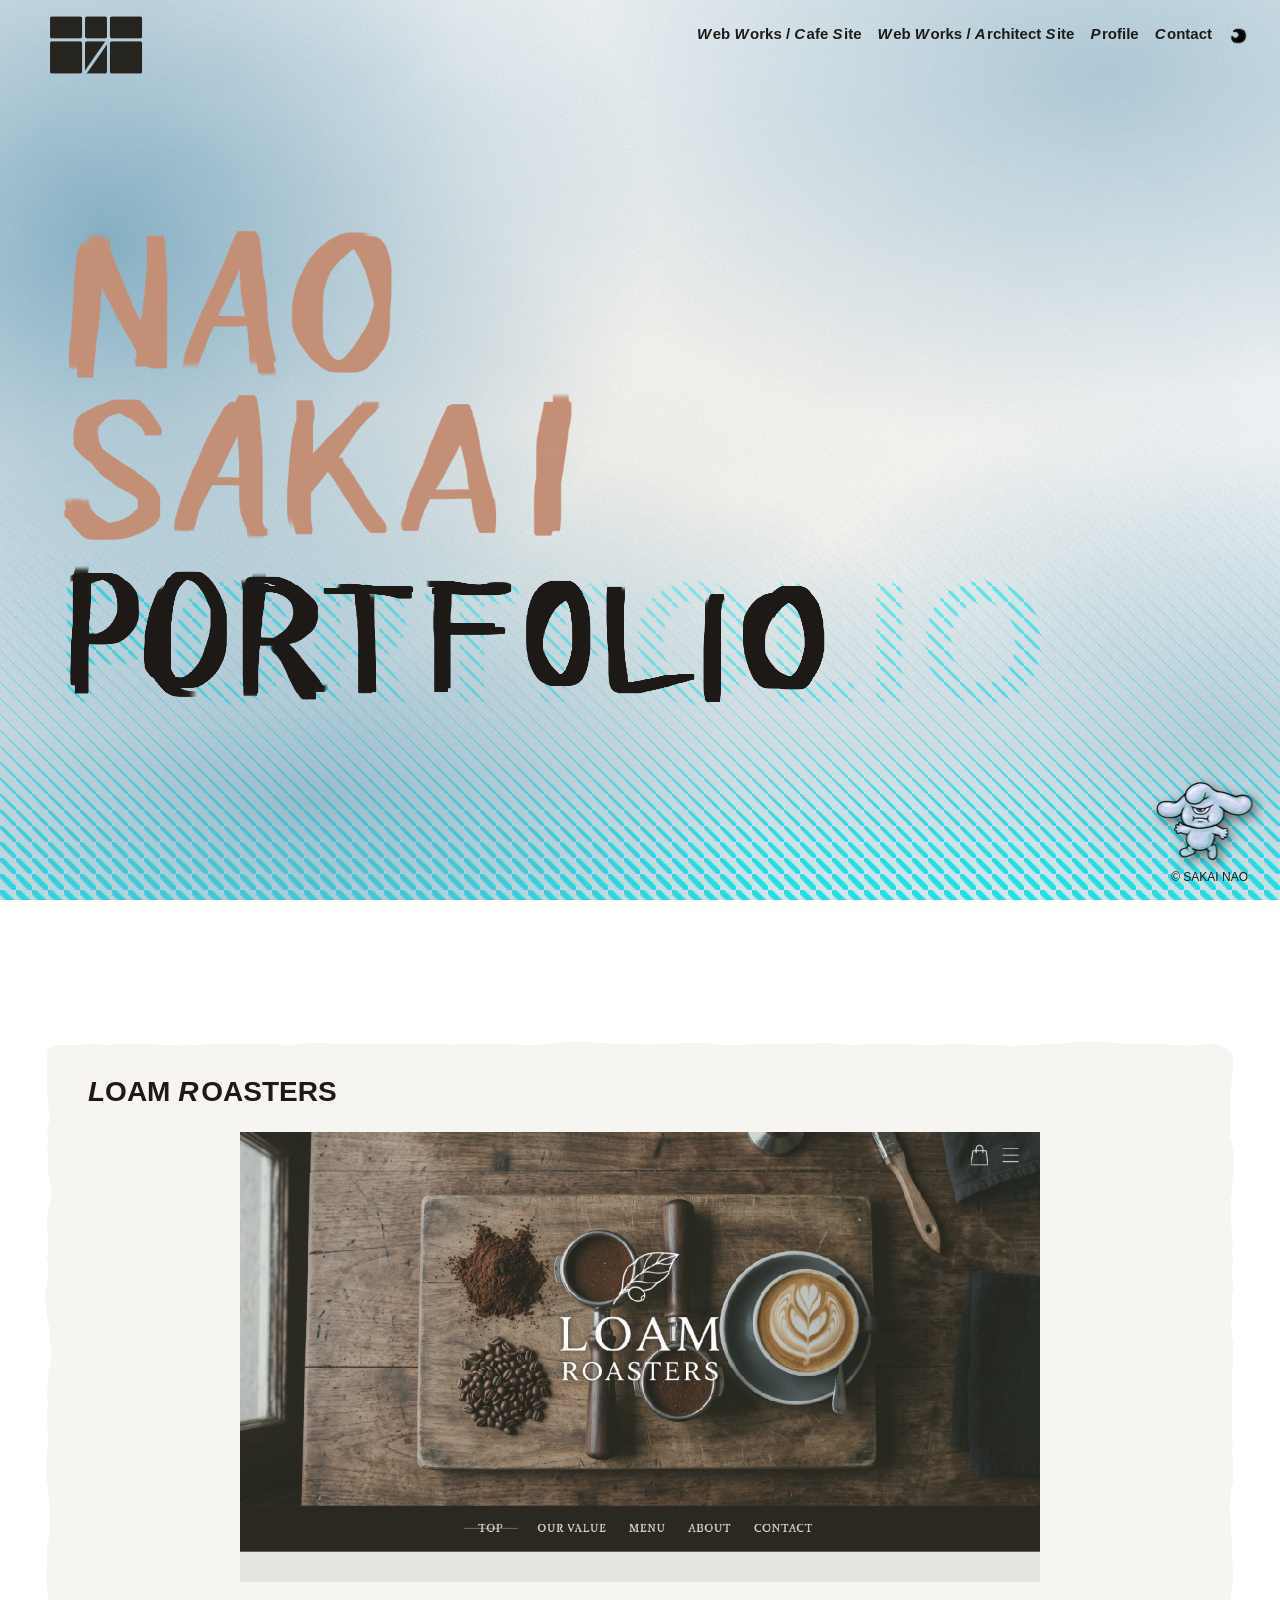
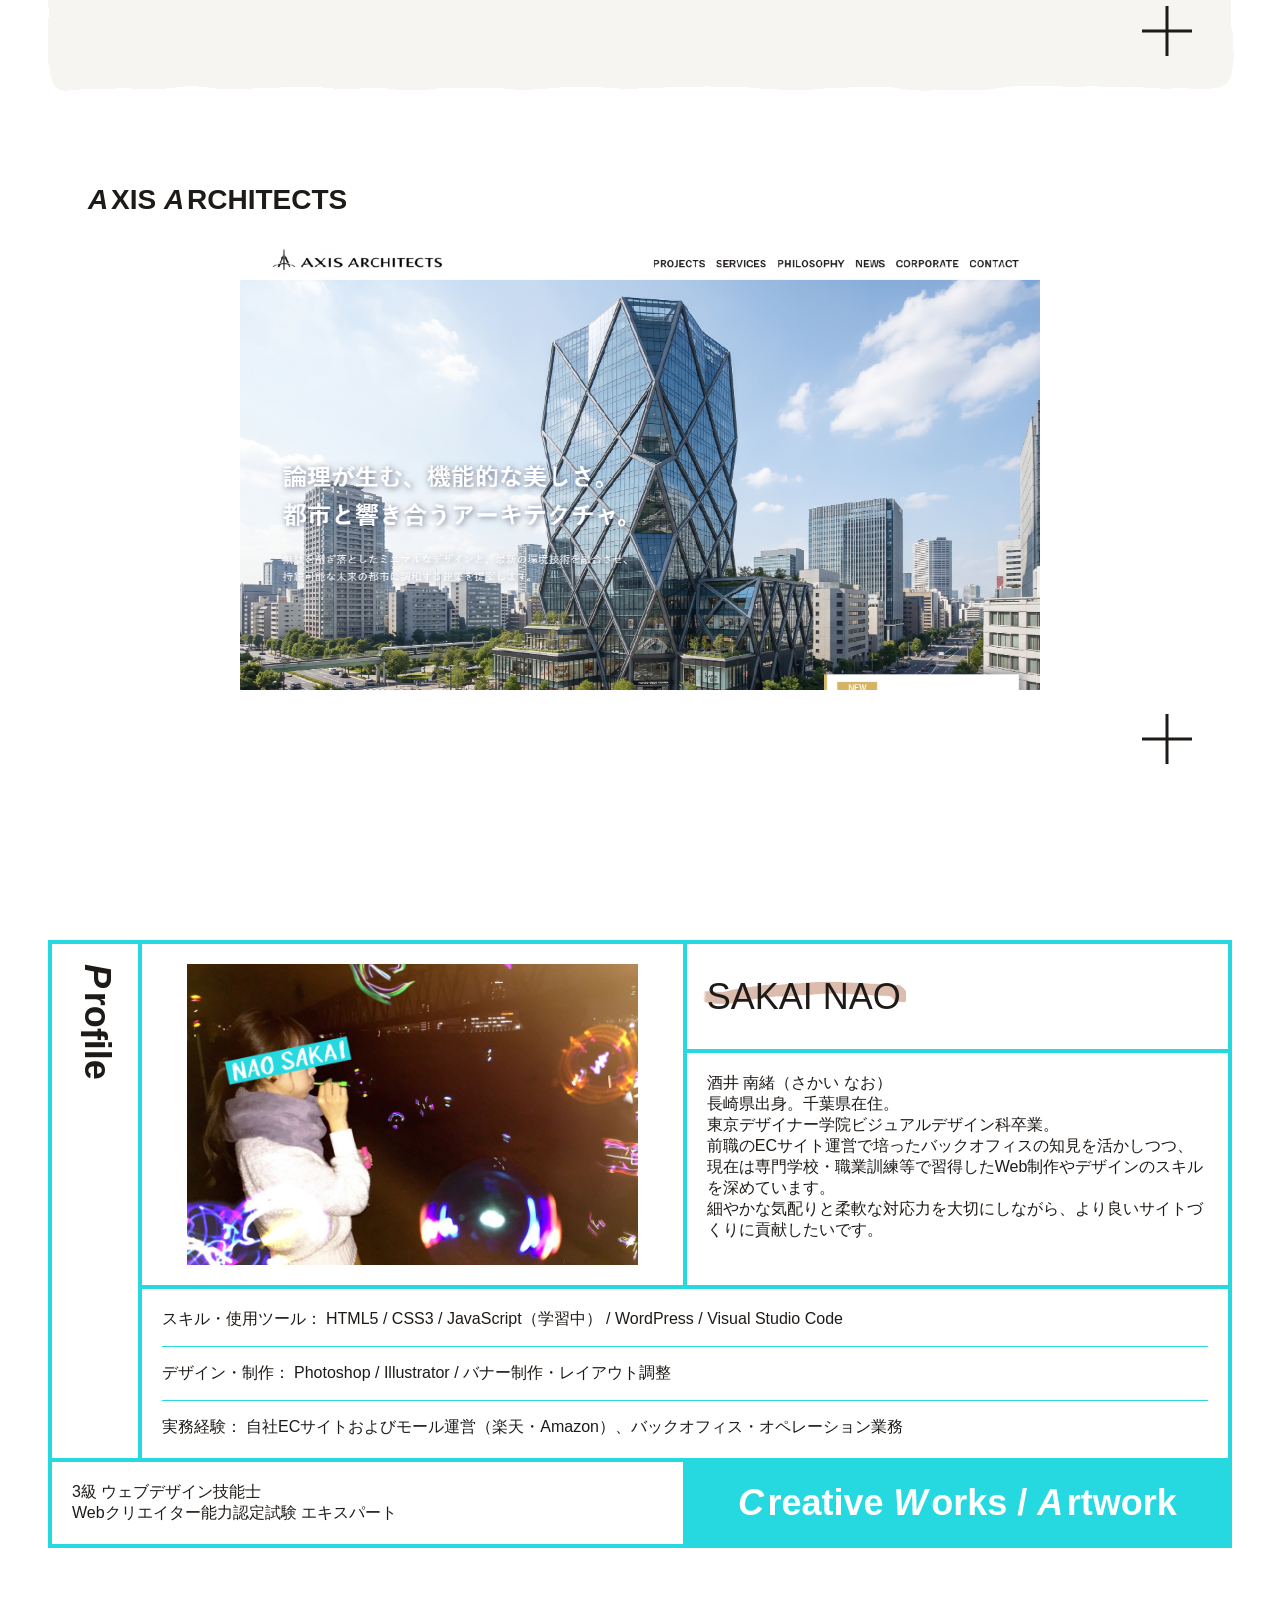
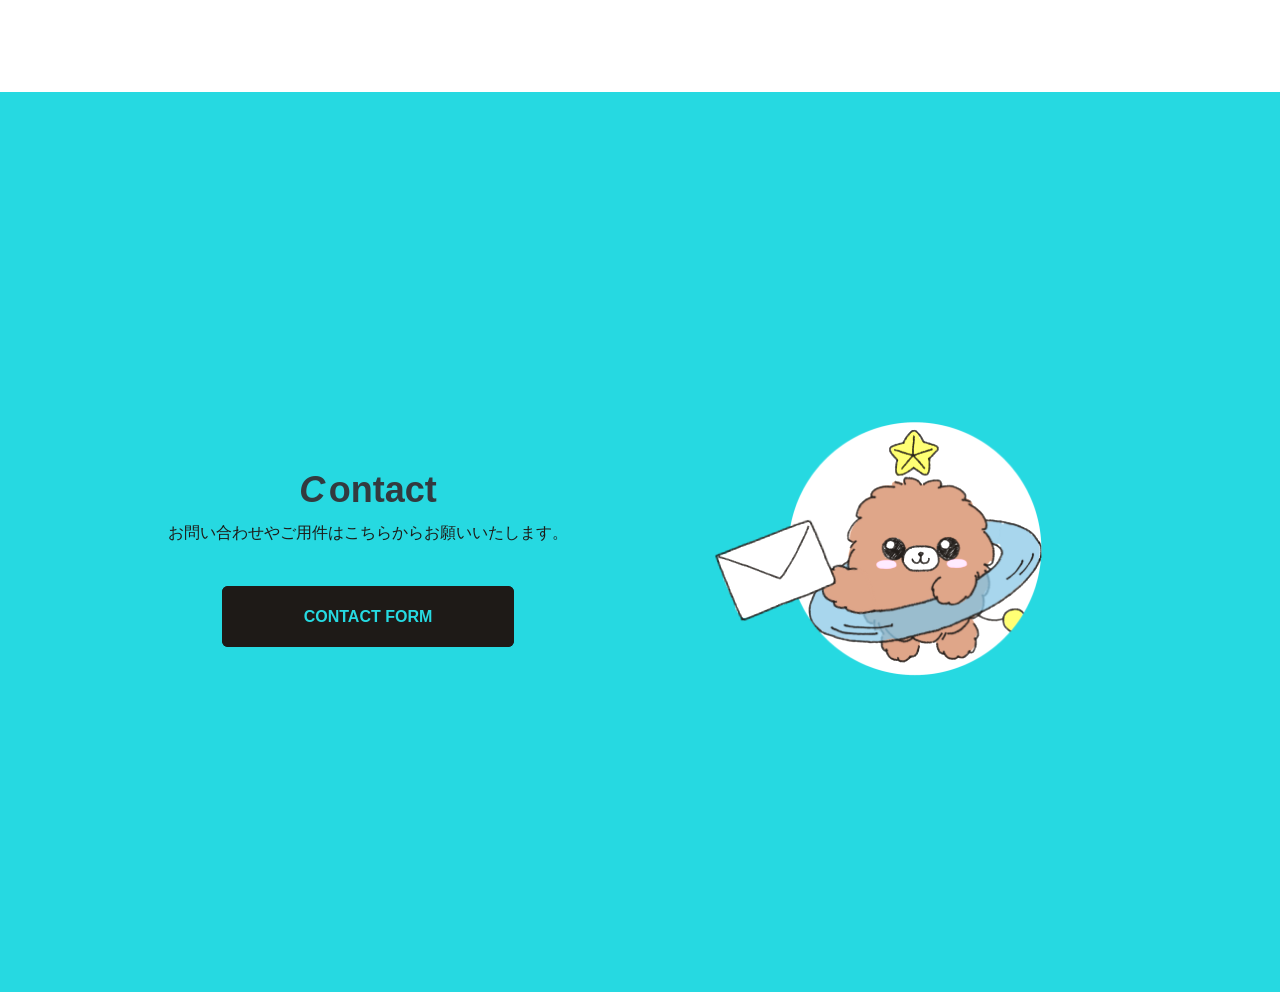
==== commit ad14b3d0: "Add files via upload" ====
--- a/index.html
+++ b/index.html
@@ -1,52 +1,50 @@
-<!DOCTYPE html><!-- 文書型宣言（DOCTYPE宣言）。HTML5用 -->
-<html lang="ja"><!-- headとbodyを格納。使用言語が日本語という定義 -->
-	<head><!-- メタデータ（属性情報）を格納する領域 -->
-		<meta charset="utf-8"><!-- 文字エンコーディングはUTF-8 -->
-		<meta name="description" content="ECサイト運営の経験と、Web制作・デザインのスキルを活かす、SAKAI NAOのポートフォリオサイトです。架空サイトの制作実績やこれまでの経験をご紹介しています。"><!-- 検索結果に表示されるページの説明文。titleの補足（140文字） -->
-		<meta name="viewport" content="width=device-width, initial-scale=1.0"><!-- レスポンシブ対応用。横幅はデバイスの画面幅に合わせ、初期表示の拡大率は等倍。デバイス別のスタイルはCSSで設定 -->
-		<meta name="robots" content="noindex, nofollow, noarchive, nosnippet"><!-- 検索エンジンのクローラーへの指示。ページを登録（noindex）せずリンクをたどらない（nofollow）ように、キャッシュを取得せず（noarchive）スニペットを表示しない（nosnippet）ように -->
-		<meta property="og:title" content="SAKAI NAO PORTFOLIO（サカイナオ ポートフォリオ）"><!-- SNSでシェアされた時のページのタイトル -->
-		<meta property="og:description" content="ECサイト運営の経験と、Web制作・デザインのスキルを活かす、SAKAI NAOのポートフォリオサイトです。架空サイトの制作実績やこれまでの経験をご紹介しています。"><!-- SNSでシェアされた時の説明文 -->
-		<meta property="og:url" content="https://sakainao-portfolio.github.io/web/"><!-- このページのURL -->
-		<meta property="og:image" content="image/nao_logo_ogp.png"><!-- SNSでシェアされた時の表示したい画像のURL -->
-		<meta property="og:type" content="website"><!-- このページの種類（articleは記事や下層ページ、blogはブログ、websiteはサイトのトップページ -->
-		<meta property="og:site_name" content="SAKAI NAO PORTFOLIO（サカイナオ ポートフォリオ）"><!-- このページが所属するWebサイトの名前 -->
-		<link rel="stylesheet" href="css/style.css"><!-- CSS用。typeは不要。デバイス別のスタイルも一元管理が推奨 -->
-		<!-- <link rel="icon" href="image/favicon.ico" sizes="32x32">ファビコンのico用。shortcut省略が標準。sizes="any"だとブラウザごとに対応 -->
-		<link rel="icon" href="image/favicon.png" type="image/png"><!-- ファビコンのpng用。type="image/png"付けるの推奨。高画質用にsizes=""を複数用意するのも可 -->
-		<!-- <link rel="icon" href="image/icon.svg" type="image/svg+xml">ファビコンのsvg用。SVGファイルの使用にはtype="image/svg+xml"が必要 -->
-		<link rel="apple-touch-icon" href="image/apple-touch-icon.png"><!-- ファビコンのスマホ・タブレット用。 -->
-		<title>SAKAI NAO PORTFOLIO（サカイナオ ポートフォリオ）</title><!-- 検索エンジンに把握してもらいたいページの内容や目的を簡潔（30文字）かつ魅力的に説明 -->
+<!DOCTYPE html>
+<html lang="ja">
+	<head>
+		<meta charset="utf-8">
+		<meta name="description" content="ECサイト運営の経験と、Web制作・デザインのスキルを活かす、SAKAI NAOのポートフォリオサイトです。架空サイトの制作実績やこれまでの経験をご紹介しています。">
+		<meta name="viewport" content="width=device-width, initial-scale=1.0">
+		<meta name="robots" content="noindex, nofollow, noarchive, nosnippet">
+		<meta property="og:title" content="SAKAI NAO PORTFOLIO（サカイナオ ポートフォリオ）">
+		<meta property="og:description" content="ECサイト運営の経験と、Web制作・デザインのスキルを活かす、SAKAI NAOのポートフォリオサイトです。架空サイトの制作実績やこれまでの経験をご紹介しています。">
+		<meta property="og:url" content="https://sakainao-portfolio.github.io/web/">
+		<meta property="og:image" content="image/nao_logo_ogp.png">
+		<meta property="og:type" content="website">
+		<meta property="og:site_name" content="SAKAI NAO PORTFOLIO（サカイナオ ポートフォリオ）">
+		<link rel="stylesheet" href="css/style.css">
+		<link rel="icon" href="image/favicon.png" type="image/png">
+		<link rel="apple-touch-icon" href="image/apple-touch-icon.png">
+		<title>SAKAI NAO PORTFOLIO（サカイナオ ポートフォリオ）</title>
 	</head>
 
-	<body><!--文書本体要素-->
+	<body>
 
 		<!-- SVGフィルター -->
-		<svg width="0" height="0" style="position:absolute"><!--  -->
-			<!-- baseFrequencyが低周波、大きくゆったりした波、輪郭がにじんだ薄い色のうねり -->
+		<svg width="0" height="0" style="position:absolute">
+			<!-- 大きくゆったりした波、輪郭がにじんだ薄い色のうねり -->
 			<filter id="wc-edge" x="-20%" y="-20%" width="140%" height="140%">
 				<feTurbulence type="fractalNoise" baseFrequency="0.012 0.018" numOctaves="3" seed="11" result="noise"/>
 				<feDisplacementMap in="SourceGraphic" in2="noise" scale="22" xChannelSelector="R" yChannelSelector="G"/>
-			</filter><!--  -->
-			<!-- うねりがソフトなバージョン、baseFrequencyが低周波、大きくゆったりした波、輪郭がにじんだ薄い色のうねり -->
+			</filter>
+			<!-- うねりがソフトなバージョン -->
 			<filter id="wc-edge-soft" x="-20%" y="-20%" width="140%" height="140%">
 				<feTurbulence type="fractalNoise" baseFrequency="0.012 0.018" numOctaves="3" seed="11" result="noise"/>
 				<feDisplacementMap in="SourceGraphic" in2="noise" scale="10" xChannelSelector="R" yChannelSelector="G"/>
-			</filter><!-- scale="22" → scale="10" -->
-			<!-- baseFrequencyが高周波、細かいランダムな濃淡、紙の繊維・砂粒のようなザラつき、不透明度は0.04 -->
+			</filter>
+			<!-- 細かいランダムな濃淡、粒子感のあるザラつき -->
 			<filter id="wc-grain">
 				<feTurbulence type="fractalNoise" baseFrequency="0.9" numOctaves="2" seed="4" result="grain"/>
 				<feColorMatrix in="grain" type="matrix" values="0 0 0 0 0  0 0 0 0 0  0 0 0 0 0  0 0 0 0.15 0"/>
 			</filter>
-		</svg><!--  -->
+		</svg>
 		<!-- SVGフィルターここまで -->
 
-		<!-- オープニングアニメーション
+		<!-- オープニングアニメーション -->
 		<div class="opening-box">
 			<div class="opening-black"></div>
 			<img src="image/logo_nao_square.png" alt="NAOロゴマーク" class="opening-logo-img">
 			<img src="image/name_nao_img.png" alt="NAO筆記体サイン" class="opening-sign-img">
-		</div> -->
+		</div>
 		<!-- オープニングアニメーションここまで -->
 
 		<!-- スクロール連動CSSスプライト/ページトップへ戻るボタン -->
@@ -63,8 +61,6 @@
 
 			<!-- ハンバーガーアイコン -->
 			<button id="menu-btn" aria-label="メニューを開く"><span></span></button>
-			<!-- <input type="checkbox" id="menu-btn-check">
-			<label for="menu-btn-check" class="menu-btn"><span></span></label> -->
 			<!-- ハンバーガーアイコンここまで -->
 
 			<!-- メニュー展開時に全体を覆う暗幕 -->
@@ -74,35 +70,22 @@
 			<!-- グローバルナビゲーションメニュー -->
 			<nav class="global-nav">
 				<ul class="nav-list">
-					<li class="nav-item"><a href="#cafe-position">Web Works / <span>Cafe Site</span></a></li>
-					<li class="nav-item"><a href="#architect-position">Web Works / <span>Architect Site</span></a></li>
-					<li class="nav-item"><a href="#profile-position">Profile</a></li>
-					<li class="nav-item"><a href="https://docs.google.com/forms/d/e/1FAIpQLSdkn3Fvm9zSj5vtnF_UGAGRtmKQHBBZx3k8KO7NikojD3Xd8g/viewform?usp=publish-editor" target="_blank" rel="noopener noreferrer">Contact</a></li>
+					<li class="nav-item"><a href="#cafe-position"><span class="italic-style">W</span>eb <span class="italic-style">W</span>orks / <span><span class="italic-style">C</span>afe <span class="italic-style">S</span>ite</span></a></li>
+					<li class="nav-item"><a href="#architect-position"><span class="italic-style">W</span>eb <span class="italic-style">W</span>orks / <span><span class="italic-style">A</span>rchitect <span class="italic-style">S</span>ite</span></a></li>
+					<li class="nav-item"><a href="#profile-position"><span class="italic-style">P</span>rofile</a></li>
+					<li class="nav-item"><a href="https://docs.google.com/forms/d/e/1FAIpQLSdkn3Fvm9zSj5vtnF_UGAGRtmKQHBBZx3k8KO7NikojD3Xd8g/viewform?usp=publish-editor" target="_blank" rel="noopener noreferrer"><span class="italic-style">C</span>ontact</a></li>
 					<li class="nav-item pc-display"><button class="mode-toggle pc-display" aria-label="ダークモードとライトモードを切り替える"><span class="btn-icon"></span></button></li>
 				</ul>
 			</nav>
 			<div class="bottom-menu">
 				<ul class="bottom-ul">
-					<li class="bottom-li"><a href="artwork.html">Creative Works / Artwork</a></li>
+					<li class="bottom-li"><a href="artwork.html"><span class="italic-style">C</span>reative <span class="italic-style">W</span>orks / <span class="italic-style">A</span>rtwork</a></li>
 					<li class="bottom-li"><button class="mode-toggle"><span class="btn-icon"></span><span class="btn-text">Night Mode</span></button></li>
 				</ul>
 			</div>
 			<!-- グローバルナビゲーションメニューここまで -->
 		</header>
 		<!-- ヘッダーここまで -->
-
-		<!-- クラスの命名規則と構造定義
-		outer（div）→外側の層（ページ全体・背景・セクション間の余白を管理）
-		wrapper（div）→包む層（一つのセクション全体をまとめる）
-		area→機能別の大まかな領域・範囲（header、nav、main、footer、asideなど）
-		article要素→独立したコンテンツ（単体でも意味の通じる記事など）
-		section要素→論理的なセクション（章、節、項などテーマの区切り）
-		container（div）→セクションの箱
-		inner（div）→内側の層
-		card（div）→独立した視覚的まとまり、一つのテーマを持った情報（画像＋見出し＋テキスト＋ボタン）を囲ったもの
-		box（div）→箱、特別な意味を持たない汎用的な領域
-		content（div）→中身
-		item→具体的なコンテンツ（p、img、buttonなど最小単位） -->
 
 		<!-- メインエリア・アウター -->
 		<div class="outer">
@@ -139,7 +122,7 @@
 								<p class="accordion-concept">コーヒーロースターカフェの<span>ブランドサイト / 架空</span></p>
 								<p class="accordion-h1">LOAM ROASTERS</p>
 								<p class="accordion-concept">コーヒーの品質と洗練された空間にこだわる、<span>オーセンティックな大人のためのロースターカフェ。</span></p>
-								<a class="accordion-link" href="https://sakainao-portfolio.github.io/loam/" target="_blank" rel="noopener noreferrer">https://sakainao-portfolio.github.io/loam/</a><!-- target="_blank"とrel="noopener noreferrer"はセット、セキュリティと安全性の向上・プライバシーの保護のため -->
+								<a class="accordion-link" href="https://sakainao-portfolio.github.io/loam/" target="_blank" rel="noopener noreferrer">https://sakainao-portfolio.github.io/loam/</a>
 								<p>Art Direction / Web Design / Coding</p>
 								<p class="accordion-concept">品質や空間、サスティナビリティへのこだわりが伝わるよう、<span>シズル感や高級感、ゆったりとした空気感のある</span><span>デザインを目指しました。</span></p>
 							</div>
@@ -171,37 +154,37 @@
 					</div>
 				</section>
 				<section class="profile-container  fade-in" id="profile-position">
-					<!-- 1つ目の四角形（例：タイトルなど） -->
+					<!-- 1つ目の四角形（タイトル） -->
 					<div class="profile-card card-1">
 						<h2><span class="italic-style">P</span>ro<span class="vertical-bottom">f</span>ile</h2>
 					</div>
-					<!-- 2つ目の四角形（例：プロフィール画像など） -->
+					<!-- 2つ目の四角形（プロフィール画像） -->
 					<div class="profile-card card-2">
-						<img src="image/background_water.jpg" alt="プロフィール画像" class="profile-card-image">
-					</div>
-					<!-- 3つ目の四角形（例：名前など） -->
+						<img src="image/profile_sakainao_photo.png" alt="プロフィール画像" class="profile-card-image">
+					</div>
+					<!-- 3つ目の四角形（名前） -->
 					<div class="profile-card card-3">
 						<p><span class="marker-text">SAKAI NAO</span></p>
 					</div>
-					<!-- 4つ目の四角形（例：経歴など） -->
+					<!-- 4つ目の四角形（経歴など） -->
 					<div class="profile-card card-4">
 						<p>酒井 南緒（さかい なお）<br>
 						長崎県出身。千葉県在住。<span>東京デザイナー学院ビジュアルデザイン科卒業。</span><br>
 						前職のECサイト運営で培ったバックオフィスの知見を活かしつつ、現在は専門学校・職業訓練等で習得したWeb制作やデザインのスキルを深めています。<br>
 						細やかな気配りと柔軟な対応力を大切にしながら、より良いサイトづくりに貢献したいです。</p>
 					</div>
-					<!-- 5つ目の四角形（例：スキルなど） -->
+					<!-- 5つ目の四角形（スキルなど） -->
 					<div class="profile-card card-5">
 						<p>スキル・使用ツール： HTML5 / CSS3 / JavaScript（学習中） / WordPress / Visual Studio Code</p>
 						<p>デザイン・制作： Photoshop / Illustrator / バナー制作・レイアウト調整</p>
 						<p>実務経験： 自社ECサイトおよびモール運営（楽天・Amazon）、バックオフィス・オペレーション業務</p>
 					</div>
-					<!-- 6つ目の四角形（例：資格など） -->
+					<!-- 6つ目の四角形（資格） -->
 					<div class="profile-card card-6">
 						<p>3級 ウェブデザイン技能士</p>
 						<p>Webクリエイター能力認定試験 エキスパート</p>
 					</div>
-					<!-- 7つ目の四角形（例：ギャラリーなど） -->
+					<!-- 7つ目の四角形（ギャラリーリンク） -->
 					<a href="artwork.html">
 						<div class="profile-card card-7">
 							<p><span class="italic-style">C</span>reative <span class="italic-style">W</span>orks / <span><span class="italic-style">A</span>rtwork</span></p>
@@ -216,25 +199,30 @@
 
 		<!-- コンタクトエリア・ラッパー -->
 		<article class="contact-wrapper">
-			<section class="contact-container">
-				<h2><span class="italic-style">C</span>ontact</h2>
-				<p>お問い合わせやご用件は<span>こちらからお願いいたします。</span></p>
-				<address>
-					<a href="https://docs.google.com/forms/d/e/1FAIpQLSdkn3Fvm9zSj5vtnF_UGAGRtmKQHBBZx3k8KO7NikojD3Xd8g/viewform?usp=publish-editor" target="_blank" rel="noopener noreferrer">
-						Contact Form
-					</a>
-				</address><!--連絡先、デフォルトは斜体になる-->
+			<section class="contact-container fade-in">
+				<div class="contact-text">
+					<h2><span class="italic-style">C</span>ontact</h2>
+					<p>お問い合わせやご用件は<span>こちらからお願いいたします。</span></p>
+					<address>
+						<a class="contact-a" href="https://docs.google.com/forms/d/e/1FAIpQLSdkn3Fvm9zSj5vtnF_UGAGRtmKQHBBZx3k8KO7NikojD3Xd8g/viewform?usp=publish-editor" target="_blank" rel="noopener noreferrer">
+							CONTACT FORM
+						</a>
+					</address>
+				</div>
+				<div class="contact-image">
+					<img src="image/contact_character_image.png" alt="コンタクトフォームへ案内するキャラクターの画像" class="contact-image-file">
+				</div>
 			</section>
 		</article>
 		<!-- コンタクトエリア・ラッパーここまで -->
 
 		<!-- フッター -->
 		<footer class="footer-copyright">
-			<small>&copy; SAKAI NAO</small><!--コピーライト、ライセンス条項、免責事項、法的規則など-->
+			<small>&copy; SAKAI NAO</small>
 		</footer>
 		<!-- フッターここまで -->
 
-		<script src="js/main.js"></script><!-- JavaScript用。すべてのHTML要素が読み込まれた直後に実行されるように下部に置くのが定番 -->
+		<script src="js/main.js"></script>
 
 	</body>
 </html>
--- a/css/style.css
+++ b/css/style.css
@@ -1,81 +1,39 @@
-@charset "utf-8"; /* 文字エンコーディングはUTF-8 */
-
-/* ブラウザに「自動サイズのトランジションを許可する」と指示する */
+@charset "utf-8";
+
 :root {
 	interpolate-size: allow-keywords;
+	--opening-scale: 1;
+}
+/* スマホ幅（767px以下）のとき */
+@media (max-width: 767px) {
+	:root {
+		--opening-scale: 0.6; /* 60%の大きさに縮小する */
+	}
 }
 
 html {
-	scroll-behavior: smooth; /* 自動的なスクロールを瞬時（auto）ではなく円滑に */
-	font-size: 100%; /* 標準文字サイズ100%=16px。1remの基準サイズ */
-}
-
-/* 配色メモ
-#1E1A17 ダークブラウン8（テキストカラー） rgba(30, 26, 23, 0.9)
-#24201D ダークチャコール7
-#1C1816 ダークブラウンブラック9
-#333A3F ブルーグレー5（ダークモードカラー） rgba(51, 58, 63, 0.9)
-#2A2E33 チャコールグレー6
-#3A3635 チャコールブラウン6
-
-#FFFFFF ホワイト0 rgba(255, 255, 255, 0.9)
-#F7F5F0 生成り1 rgba(247, 245, 240, 0.9)
-#F2EFE9 生成り2 rgba(242, 239, 233, 0.9)
-
-#77A9C2 ブルー4（ベースカラー） rgba(119, 169, 194, 0.9)
-#C29077 オレンジ4（アクセントカラー） rgba(194, 144, 119, 0.9)
-*/
-
-/* サイズメモ
-自分のPCの画面サイズ1920px×1200px
-標準文字サイズ100%=16px=1rem */
-
-/* 以下コンテナクエリのメモ */
-/* .親要素クラス名 {
-	container-type: inline-size;コンテナクエリを設定する親要素の指定
-} */
-/* .子要素クラス名 {
-	display: flex;
-	flex-direction: column;コンテナクエリ非対応だと縦並び
-}
-@supports (container-type: inline-size) {コンテナクエリ対応か判定
-	@container (min-width: 480px) {
-		.子要素クラス名 {
-			display: flex;
-			flex-direction: row;親の幅480px以上で横並びに
-			font-size: clamp(1rem, 6cqw, 2rem);最小16px～推奨値コンテナ幅の6%～最大16px×2＝32pxの範囲で変化
-			padding: clamp(0.9375rem, 5cqw, 2.5rem);最小0.9375×16px＝15px～推奨値コンテナ幅の5%～最大2.5×16px＝40pxの範囲で変化
-		}
-	}
-} */
-
-/* 黄金比のメモ */
-/* 黄金比は1：1.618
-①要素同士の余白、ボタンやカードの内側の余白など
-→左右padding：上下padding＝1：1.618
-②画像縦横比
-→縦：横＝1：1.618 */
+	scroll-behavior: smooth;
+	font-size: 100%;
+}
 
 /* 全体の設定 */
 body {
 	margin: 0;
-	/* background-color: #FFFFFF; ホワイト0 */
-	color: #1E1A17; /* ダークブラウン8（テキストカラー） */
+	color: #1E1A17; /* テキストカラー */
 	font-family: 'Avenir Next', 'Helvetica Neue', '游ゴシック', YuGothic, 'メイリオ', sans-serif;
 	transition: background-color 0.3s, color 0.3s; /* ダークモード切替で色がふわっと変わるアニメーション */
 }
 h1, h2, h3, h4, p {
-	color: #1E1A17; /* ダークブラウン8（テキストカラー） */
+	color: #1E1A17; /* テキストカラー */
 }
 /* デフォルトCSSリセット */
 h1, h2, h3, h4, p, ul, ol {
-	margin: 0; /*  */
+	margin: 0;
 	padding: 0;
 }
 button {
   background: none;
   border: none;
-  /* outline: none;クリックした際（フォーカス時）に出る外枠線を消す、消すなら:focus-visibleなどで別途フォーカス時のスタイルを定義 */
   padding: 0;
   margin: 0;
   font: inherit;
@@ -89,51 +47,51 @@
 /* フォントサイズの設定 */
 /* 基本スタイル（スマホ）本文16pxに対して見出し1.5倍のジャンプ率 */
 h1 {
-	font-size: clamp(1.5rem, 6.67vw, 1.625rem); /* 最小1.5×16px＝24px～推奨値ビューポート幅の6.67%～最大1.625×16px＝26pxの範囲で変化、6.67vw＝25px÷375px×100 */
+	font-size: clamp(1.5rem, 6.67vw, 1.625rem);
 }
 h2 {
-	font-size: clamp(1.25rem, 5.6vw, 1.375rem); /* 最小1.25×16px＝20px～推奨値ビューポート幅の5.6%～最大1.375×16px＝22pxの範囲で変化、5.6vw＝21px÷375px×100 */
+	font-size: clamp(1.25rem, 5.6vw, 1.375rem);
 }
 h3 {
-	font-size: clamp(1rem, 4.8vw, 1.125rem); /* 最小1×16px＝16px～推奨値ビューポート幅の4.8%～最大1.125×16px＝18pxの範囲で変化、4.8vw＝18px÷375px×100 */
+	font-size: clamp(1rem, 4.8vw, 1.125rem);
 }
 p {
-	font-size: clamp(0.875rem, 4.267vw, 1rem); /* 最小0.875×16px＝14px～推奨値ビューポート幅の4.267%～最大1×16px＝16pxの範囲で変化、4.267vw＝16px÷375px×100 */
+	font-size: clamp(0.875rem, 4.267vw, 1rem);
 }
 /* タブレット（768px以上）本文16pxに対して見出し1.75倍のジャンプ率 */
 @media screen and (min-width: 768px) {
 	h1 {
-		font-size: clamp(1.75rem, 3.906vw, 2rem); /* 最小1.75×16px＝28px～推奨値ビューポート幅の3.906%～最大2×16px＝32pxの範囲で変化、3.906vw＝30px÷768px×100 */
+		font-size: clamp(1.75rem, 3.906vw, 2rem);
 	}
 	h2 {
-		font-size: clamp(1.5rem, 3.255vw, 1.625rem); /* 最小1.5×16px＝24px～推奨値ビューポート幅の3.255%～最大1.625×16px＝26pxの範囲で変化、3.255vw＝25px÷768px×100 */
+		font-size: clamp(1.5rem, 3.255vw, 1.625rem);
 	}
 	h3 {
-		font-size: clamp(1.125rem, 2.474vw, 1.25rem); /* 最小1.125×16px＝18px～推奨値ビューポート幅の2.474%～最大1.25×16px＝20pxの範囲で変化、2.474vw＝19px÷768px×100 */
+		font-size: clamp(1.125rem, 2.474vw, 1.25rem);
 	}
 }
 /* PC（1025px以上）本文16pxに対して見出し2倍のジャンプ率 */
 @media screen and (min-width: 1025px) {
 	h1 {
-		font-size: clamp(2rem, 3.317vw, 2.25rem); /* 最小2×16px＝32px～推奨値ビューポート幅の3.317%～最大2.25×16px＝36pxの範囲で変化、3.317vw＝34px÷1025px×100 */
+		font-size: clamp(2rem, 3.317vw, 2.25rem);
 	}
 	h2 {
-		font-size: clamp(1.5rem, 2.537vw, 1.75rem); /* 最小1.5×16px＝24px～推奨値ビューポート幅の2.537%～最大1.75×16px＝28pxの範囲で変化、2.537vw＝26px÷1025px×100 */
+		font-size: clamp(1.5rem, 2.537vw, 1.75rem);
 	}
 	h3 {
-		font-size: clamp(1.125rem, 1.951vw, 1.375rem); /* 最小1.125×16px＝18px～推奨値ビューポート幅の1.951%～最大1.375×16px＝22pxの範囲で変化、1.951vw＝20px÷1025px×100 */
+		font-size: clamp(1.125rem, 1.951vw, 1.375rem);
 	}
 }
 
 /* 改行の設定 */
 span {
-	display: inline-block; /* レスポンシブ対応用。spanで囲った部分が画面幅いっぱいになったら自動で改行 */
+	display: inline-block;
 }
 
 /* フォントスタイルの設定 */
 .italic-style {
 	font-style: italic;
-	letter-spacing: 0.1em; /* 文字間隔を広げる、推奨：フォントサイズに対する相対値（em） */
+	letter-spacing: 0.1em;
 }
 .no-spacing {
 	letter-spacing: normal;
@@ -146,41 +104,26 @@
 }
 
 /* ブレークポイントごとの切り替え設定 */
-.sp-display {
-	display: block;
-}
-.tablet-display {
-	display: none;
-}
 .pc-display {
 	display: none;
 }
 /* タブレット（768px以上） */
 @media screen and (min-width: 768px) {
-	.sp-display {
-		display: none;
-	}
-	.tablet-display {
-		display: block;
-	}
 	.pc-display {
 		display: none;
 	}
 }
 /* PC（1025px以上） */
 @media screen and (min-width: 1025px) {
-	.sp-display {
-		display: none;
-	}
-	.tablet-display {
-		display: block;
-	}
 	.pc-display {
 		display: block;
 	}
 }
 
 /* オープニングアニメーションの設定 */
+body.is-opening-active {
+	overflow: hidden; /* オープニング再生中にスクロールを止める */
+}
 .opening-box {
 	position: fixed;
 	inset: 0;
@@ -190,39 +133,45 @@
 .opening-black {
 	position: fixed;
 	inset: 0;
-	/* width: 100vw; */
-	/* height: 100vh; */
-	z-index: 10001;
-	background-color: #1E1A17; /* ダークブラウン8（テキストカラー） */
+	z-index: 10000;
+	background-color: #333A3F;
 	pointer-events: none; /* アニメーション終了後にクリックを透過させる */
 	opacity: 1;
 	animation: WhiteOut 4.8s ease-in-out 5.2s forwards; /* 合計10秒：5.2秒待って4.8秒再生 */
 }
 @keyframes WhiteOut {
 	0% {
-		background-color: #1E1A17; /* ダークブラウン8（テキストカラー） */
+		background-color: #333A3F;
 		opacity: 1;
 	}
 	16% {
-		background-color: #FFFFFF; /* ホワイト0 */
+		background-color: #77A9C2; /* ベースカラー */
 		opacity: 1;
 	}
 	100% {
-		background-color: #FFFFFF; /* ホワイト0 */
+		background-color: transparent;
 		opacity: 0;
 	}
+}
+/* 再生中だけ前面のクリックを受け止める */
+body.is-opening-active .opening-box,
+body.is-opening-active .opening-black {
+	pointer-events: auto;
+}
+/* 2回目以降は即座に非表示にする */
+.opening-box.is-skipped {
+	display: none;
 }
 .opening-logo-img {
 	position: absolute;
 	top: 50%;
 	left: 50%;
-	width: 400px;
+	width: calc(300px * var(--opening-scale));
 	z-index: 10001;
 	transform: translate(-50%, -50%);
-	filter: brightness(0) invert(1); /* 黒い画像を真っ白にする */
+	filter: brightness(0) invert(1);
 	opacity: 0;
 	animation: FadeUp 5s ease-in-out 1s forwards; /* 合計6秒：1秒待って5秒再生 */
-	/* animation: FadeUp 1s cubic-bezier(0.33, 1, 0.68, 1) 1s forwards; */
 }
 @keyframes FadeUp {
 	0% {
@@ -246,21 +195,13 @@
 	position: absolute;
 	top: 50%;
 	left: 50%;
-	width: 500px;
+	width: calc(400px * var(--opening-scale));
 	z-index: 10002;
 	transform: translate(calc(-50% + 20px), -50%);
-	/* filter: brightness(0) invert(1)1. 黒い画像を一度真っ白にする */
-		/* sepia(1)2. セピア調（茶色っぽく）にして色情報を持たせる */
-		/* saturate(100)3. 鮮やかさを最大にする */
-		/* hue-rotate(350deg)4. 色相を調整して濃い黄色にする
-		; */
-	/* filter: invert(69%) sepia(7%) saturate(1914%) hue-rotate(334deg) brightness(88%) contrast(87%);#C29077ココアブラウンに見せる */
-	filter: brightness(0) saturate(100%) invert(65%) sepia(32%) saturate(389%) hue-rotate(155deg) brightness(93%) contrast(90%);
-	/* #77A9C2ブルー4（ベースカラー）に見せる */
+	filter: brightness(0) saturate(100%) invert(60%) sepia(91%) saturate(388%) hue-rotate(133deg) brightness(101%) contrast(87%); /* アクセントカラーに変換 */
 	clip-path: inset(0 100% 0 0);
 	opacity: 0;
 	animation: RevealTxt 3.5s linear 2.5s forwards;
-	/* animation: RevealTxt 1s cubic-bezier(0.37, 0, 0.63, 1) 3s forwards;ease-in-out */
 }
 @keyframes RevealTxt {
 	0% {
@@ -282,28 +223,28 @@
 }
 
 /* スクロール連動CSSスプライトの設定 */
+/* デフォルト（タブレット～PC幅） */
 .scroll-item {
+	--scale-rate: 1;
 	position: fixed;
-	width: 112.5px;
-	height: 100px;
+	width: calc(112.5px * var(--scale-rate));
+	height: calc(100px * var(--scale-rate));
 	top: 50px;
-	/* right: clamp(1rem, 3.122vw, 2rem);右：最小16px～推奨値ビューポート幅の3.122%～最大32pxの範囲、3.122vw＝32px÷1025px×100 */
-	right: clamp(0.25rem, 1.2vw, 1rem); /* 右：最小4px～推奨値ビューポート幅の1.2%～最大16pxの範囲、1.2vw＝4.5px÷375px×100 */
+	right: clamp(0.25rem, 1.2vw, 1rem);
 	z-index: 9996;
-	transform: translateX(0px) translateY(calc(100vh - 180px)); /* 160pxだと下から15pxくらいの端っこ */
+	transform: translateX(0px) translateY(calc(100vh - 80px - 100px * var(--scale-rate)));
+	transform: translateX(0px) translateY(calc(100svh - 80px - 100px * var(--scale-rate))); /* アドレスバーを含めない画面高さ */
 	opacity: 1;
 	pointer-events: auto;
-	background-image: /* linear-gradient(#89A39E, #89A39E), */ url(../image/sprite_images.png);
-	/* background-blend-mode: color;上のレイヤーの色相・彩度と下の画像の明度を組み合わせる */
-	/* background-size: cover;アスペクト比を保ったまま要素を埋めてはみ出すときは切り取られる */
+	background-image: url(../image/sprite_images.png);
+	background-size: calc(1350px * var(--scale-rate)) auto;
 	background-repeat: no-repeat;
-	background-position: 0 0; /* -1200px 0にすると最後の状態を維持する */
-	animation-name: spriteImg; /* @keyframesとセットで必須 */
-	animation-duration: auto; /* 必須 */
+	background-position: 0 0;
+	animation-name: spriteImg;
+	animation-duration: auto;
 	animation-timeline: scroll();
 	animation-timing-function: steps(12);
 	animation-range: 0% calc(100% - 10px); /* スクロール100%で終了しないよう手前にする */
-	/* animation-fill-mode: forwards;追加しても意味なかった */
 	filter: drop-shadow(4px 4px 6px rgba(0, 0, 0, 0.5));
 }
 @keyframes spriteImg {
@@ -322,66 +263,86 @@
 	19.99% {
 		opacity: 1;
 		pointer-events: auto;
-		background-position: -1350px 0;
+		background-position: calc(-1350px * var(--scale-rate)) 0;
 		transform: translateX(0px) translateY(15vh);
+		transform: translateX(0px) translateY(15svh);
 	}
 	20% {
 		opacity: 1;
 		pointer-events: auto;
 		background-position: 0 0;
 		transform: translateX(0px) translateY(15vh);
+		transform: translateX(0px) translateY(15svh);
 	}
 	39.99% {
 		opacity: 1;
 		pointer-events: auto;
-		background-position: -1350px 0;
+		background-position: calc(-1350px * var(--scale-rate)) 0;
 		transform: translateX(0px) translateY(30vh);
+		transform: translateX(0px) translateY(30svh);
 	}
 	40% {
 		opacity: 1;
 		pointer-events: auto;
 		background-position: 0 0;
 		transform: translateX(0px) translateY(30vh);
+		transform: translateX(0px) translateY(30svh);
 	}
 	59.99% {
 		opacity: 1;
 		pointer-events: auto;
-		background-position: -1350px 0;
+		background-position: calc(-1350px * var(--scale-rate)) 0;
 		transform: translateX(0px) translateY(45vh);
+		transform: translateX(0px) translateY(45svh);
 	}
 	60% {
 		opacity: 1;
 		pointer-events: auto;
 		background-position: 0 0;
 		transform: translateX(0px) translateY(45vh);
+		transform: translateX(0px) translateY(45svh);
 	}
 	79.99% {
 		opacity: 1;
 		pointer-events: auto;
-		background-position: -1350px 0;
+		background-position: calc(-1350px * var(--scale-rate)) 0;
 		transform: translateX(0px) translateY(60vh);
+		transform: translateX(0px) translateY(60svh);
 	}
 	80% {
 		opacity: 1;
 		pointer-events: auto;
 		background-position: 0 0;
 		transform: translateX(0px) translateY(60vh);
+		transform: translateX(0px) translateY(60svh);
 	}
 	to {
 		opacity: 1;
 		pointer-events: auto;
-		background-position: -1350px 0;
-		transform: translateX(0px) translateY(calc(100vh - 180px));
+		background-position: calc(-1350px * var(--scale-rate)) 0;
+		transform: translateX(0px) translateY(calc(100vh - 80px - 100px * var(--scale-rate)));
+		transform: translateX(0px) translateY(calc(100svh - 80px - 100px * var(--scale-rate)));
 	}
 }
 .top-button:hover .scroll-item::after {
-	content: url(../image/sprite_images_hover.png);
+	content: "";
 	position: absolute;
-	top: -40px;
-	left: -50px;
-	/* transform: translate(-100px, -10px);
-	object-fit: contain;
-	object-position: center; */
+	top: calc(-40px * var(--scale-rate));
+	left: calc(-50px * var(--scale-rate));
+	width: calc(100px * var(--scale-rate));
+	height: calc(68px * var(--scale-rate));
+	background-image: url(../image/sprite_images_hover.png);
+	background-size: calc(100px * var(--scale-rate)) auto;
+	background-position: center;
+}
+/* スマホ幅（767px以下）のとき */
+@media (max-width: 767px) {
+	.scroll-item {
+		--scale-rate: 0.75; /* 75%の大きさに縮小する */
+	}
+	.top-button:hover .scroll-item::after {
+		--scale-rate: 0.75; /* 75%の大きさに縮小する */
+	}
 }
 
 /* ヘッダーの設定 */
@@ -391,76 +352,71 @@
 .top-logo {
 	position: fixed;
 	top: 0.8rem;
-	left: clamp(1rem, 4.267vw, 3rem); /* 左：最小16px～推奨値ビューポート幅の4.267%～最大48pxの範囲、4.267vw＝16px÷375px×100 */
-	z-index: 9998; /* ヘッダー→黒半透明9996→ロゴ9998→ドロワーメニュー9997～9の順になるように */
+	left: clamp(1rem, 4.267vw, 3rem);
+	z-index: 9998;
 	margin: 0;
 	padding: 0;
-	width: clamp(4.5rem, 19.2vw, 6rem); /* 最小72px～推奨値ビューポート幅の19.2%～最大96pxの範囲、19.2vw＝72px÷375px×100 */
+	width: clamp(4.5rem, 19.2vw, 6rem);
 }
 .top-logo-img {
 	width: 100%;
-	filter: invert(10%) sepia(25%) saturate(300%) brightness(95%) contrast(90%); /* #000000の画像を#1E1A17に変換 */
-	/* mix-blend-mode: difference; */
+	filter: invert(10%) sepia(25%) saturate(300%) brightness(95%) contrast(90%); /* #1E1A17に変換 */
 }
 
 /* メニューの内容（クリック前） */
 .global-nav {
-	/* display: none;クリック後block */
-	visibility: hidden; /* 領域は残る、クリック後visible */
+	visibility: hidden;
 	position: fixed;
-	/* top: 66px;4.125rem */
-	top: clamp(5rem, 21.4vw, 6rem); /* 上：最小80px～推奨値ビューポート幅の21.4%～最大96pxの範囲、21.4vw＝80.25px÷375px×100 */
-	right: clamp(1rem, 4.267vw, 2rem); /* 右：最小16px～推奨値ビューポート幅の4.267%～最大32pxの範囲、4.267vw＝16px÷375px×100 */
-	z-index: 9998; /* ヘッダー→黒半透明9996→ロゴ9998→ドロワーメニュー9997～9の順になるように */
+	top: clamp(5rem, 21.4vw, 6rem);
+	right: clamp(1rem, 4.267vw, 2rem);
+	z-index: 9998;
 	height: 0;
 	opacity: 0;
-	transition: opacity 2s; /* アニメーション設定、親要素に設定、1秒かかる */
+	transition: opacity 2s;
 }
 .nav-list {
 	display: block;
-	margin: 0; /* デフォルトだと上下16px */
+	margin: 0;
 }
 .nav-item {
-	display: block; /* 縦並び用 */
+	display: block;
 	list-style: none;
 }
 .nav-item a {
 	text-decoration: none;
-	color: #1E1A17; /* ダークブラウン8（テキストカラー） */
+	color: #1E1A17; /* テキストカラー */
 }
 
 .bottom-menu {
-	/* display: none;クリック後block */
-	visibility: hidden; /* 領域は残る、クリック後visible */
+	visibility: hidden;
 	position: fixed;
 	bottom: 20px;
-	right: clamp(1rem, 4.267vw, 2rem); /* 右：最小16px～推奨値ビューポート幅の4.267%～最大32pxの範囲、4.267vw＝16px÷375px×100 */
-	z-index: 9998; /* ヘッダー→黒半透明9996→ロゴ9998→ドロワーメニュー9997～9の順になるように */
+	right: clamp(1rem, 4.267vw, 2rem);
+	z-index: 9998;
 	height: 0;
 	overflow: hidden;
 	opacity: 0;
-	transition: opacity 2s; /* アニメーション設定、親要素に設定、2秒かかる */
+	transition: opacity 2s;
 }
 .bottom-menu ul {
 	display: block;
 }
 .bottom-menu ul li {
-	display: block; /* 縦並び用 */
+	display: block;
 	list-style: none;
 	border-bottom: 1px solid transparent;
 }
 .bottom-menu ul li a {
 	text-decoration: none;
 	color: transparent;
-	/* font-size: clamp(0.75rem, 3.2vw, 0.875rem); 最小0.75×16px＝12px～推奨値ビューポート幅の3.2%～最大0.875×16px＝14pxの範囲で変化、3.2vw＝12px÷375px×100 */
-	font-size: clamp(1.25rem, 5.4vw, 1.5rem); /* 最小1.25×16px＝20px～推奨値ビューポート幅の5.4%～最大1.5×16px＝24pxの範囲で変化、5.4vw＝20.25px÷375px×100 */
+	font-size: clamp(1.25rem, 5.4vw, 1.5rem);
 }
 
 .btn-icon {
 	display: inline-block;
-	width: 1.25rem; /* 20px */
-	height: 1.25rem; /* 20px */
-	background-image: url(../image/icon-moon.png); /* ライトモード時：月の画像 */
+	width: 1.25rem;
+	height: 1.25rem;
+	background-image: url(../image/icon-moon.png);
 	background-size: contain;
 	background-repeat: no-repeat;
 }
@@ -469,23 +425,22 @@
 }
 .bottom-menu ul li .btn-icon {
 	margin-right: 4px;
-	width: clamp(1.75rem, 7.6vw, 2rem); /* 最小1.75×16px＝28px～推奨値ビューポート幅の7.6%～最大2×16px＝32pxの範囲で変化、7.6vw＝28.5px÷375px×100 */
-	height: clamp(1.75rem, 7.6vw, 2rem); /* 最小1.75×16px＝28px～推奨値ビューポート幅の7.6%～最大2×16px＝32pxの範囲で変化、7.6vw＝28.5px÷375px×100 */
+	width: clamp(1.75rem, 7.6vw, 2rem);
+	height: clamp(1.75rem, 7.6vw, 2rem);
 	transform: translate(0, 8px);
 }
 
 /* タブレット（768px以上） */
 @media screen and (min-width: 768px) {
 	.global-nav {
-		/* display: none;クリック後block */
-		visibility: hidden; /* 領域は残る、クリック後visible */
-		right: clamp(1rem, 4.167vw, 2rem); /* 右：最小16px～推奨値ビューポート幅の4.167%～最大32pxの範囲、4.167vw＝32px÷768px×100 */
+		visibility: hidden;
+		right: clamp(1rem, 4.167vw, 2rem);
 	}
 	.nav-list {
 		display: block;
 	}
 	.nav-item {
-		display: block; /* 縦並び用 */
+		display: block;
 		list-style: none;
 	}
 	.nav-item a {
@@ -495,31 +450,29 @@
 /* PC（1025px以上） */
 @media screen and (min-width: 1025px) {
 	.global-nav {
-		/* display: block; */
-		visibility: visible; /* hidden領域は残る、クリック後visible */
+		visibility: visible;
 		top: 25px;
-		right: clamp(1rem, 3.122vw, 2rem); /* 右：最小16px～推奨値ビューポート幅の3.122%～最大32pxの範囲、3.122vw＝32px÷1025px×100 */
+		right: clamp(1rem, 3.122vw, 2rem);
 		height: 40px;
 		opacity: 1;
 	}
 	.nav-list {
-		display: flex; /* gap設定用 */
-		gap: clamp(0.7rem, 1.561vw, 1rem); /* nav a同士の間隔 */
+		display: flex;
+		gap: clamp(0.7rem, 1.561vw, 1rem);
 	}
 	.nav-item {
-		display: inline-block; /* 横並び用 */
+		display: inline-block;
 		list-style: none;
 	}
 	.nav-item a {
-		display: block; /* aに高さ（padding）を設定するため */
+		display: block;
 		position: relative;
-		/* padding: 0 0 7px 0; */
 		text-decoration: none;
-		color: rgba(30, 26, 23, 1); /* #1E1A17ダークブラウン8（テキストカラー） */
-		font-size: clamp(0.875rem, 1.366vw, 0.938rem); /* 最小0.875×16px＝14px～推奨値ビューポート幅の1.366%～最大0.938×16px＝15pxの範囲で変化、1.366vw＝14px÷1025px×100 */
+		color: rgba(30, 26, 23, 1); /* テキストカラー */
+		font-size: clamp(0.875rem, 1.366vw, 0.938rem);
 		font-weight: 600;
-		border-bottom: 4px solid transparent; /* 初期状態は透明のborderを確保しておく */
-		transition: color,border-color 0.3s ease; /* border-colorと文字色両方の変化にアニメーションをつけ統一感出す */
+		border-bottom: 4px solid transparent;
+		transition: color,border-color 0.3s ease;
 	}
 	.nav-item a::after {
 		content: "";
@@ -535,11 +488,11 @@
 		background-image: url(../image/border_images_hover.png);
 		background-size: 100% 8px;
 		background-repeat: no-repeat;
-		filter: brightness(0) saturate(100%) invert(62%) sepia(16%) saturate(910%) hue-rotate(335deg) brightness(98%) contrast(78%); /* #000000の画像を#C29077に変換 */
-		transition: 0.3s ease;/* 1.2s cubic-bezier(0.22, 1, 0.36, 1)「加速」と「減速」を数値（ベジェ曲線）で細かく指定した値 */
+		filter: brightness(0) saturate(100%) invert(62%) sepia(16%) saturate(910%) hue-rotate(335deg) brightness(98%) contrast(78%); /* #C29077に変換 */
+		transition: 0.3s ease;
 	}
 	.nav-item a:hover {
-		color: rgba(30, 26, 23, 0.6); /* #1E1A17ダークブラウン8（テキストカラー） */
+		color: rgba(30, 26, 23, 0.6); /* テキストカラー */
 	}
 	.nav-item a:hover::after {
 		clip-path: inset(0);
@@ -548,49 +501,46 @@
 
 /* 展開時のメニューの内容（クリック後） */
 header.is-active .global-nav {
-	/* display: block; */
-	visibility: visible; /* hidden領域は残る、クリック後visible */
+	visibility: visible;
 	position: fixed;
-	/* top: 66px;4.125rem */
-	top: clamp(5rem, 21.4vw, 6rem); /* 上：最小80px～推奨値ビューポート幅の21.4%～最大96pxの範囲、21.4vw＝80.25px÷375px×100 */
-	left: clamp(1rem, 4.267vw, 2rem); /* 左：最小16px～推奨値ビューポート幅の4.267%～最大32pxの範囲、4.267vw＝16px÷375px×100 */
-	z-index: 9998; /* ヘッダー→黒半透明9996→ロゴ9998→ドロワーメニュー9997～9の順になるように */
+	top: clamp(5rem, 21.4vw, 6rem);
+	left: clamp(1rem, 4.267vw, 2rem);
+	z-index: 9998;
 	height: 100%;
 	opacity: 1;
-	transition: opacity 3s ease-out; /* アニメーション設定、親要素に設定、3秒かかる、徐々にゆっくり */
+	transition: opacity 3s ease-out;
 }
 header.is-active .global-nav ul {
 	display: block;
-	margin: 0; /* デフォルトだと上下16px */
-	padding: 0; /* デフォルトだと左40px */
+	margin: 0;
+	padding: 0;
 }
 header.is-active .global-nav ul li {
-	display: block; /* 縦並び用 */
+	display: block;
 	list-style: none;
 }
 header.is-active .global-nav ul li a {
-	display: block; /* aに高さ（padding）を設定するため */
+	display: block;
 	padding: 15px 30px 15px 7px;
-	position: relative; /* ::beforeの矢印用に必要 */
+	position: relative;
 	text-decoration: none;
-	color: #FFFFFF; /* ホワイト0 */
-	/* font-size: clamp(0.938rem, 4.267vw, 1rem); 最小0.938×16px＝15px～推奨値ビューポート幅の4.267%～最大1×16px＝16pxの範囲で変化、4.267vw＝16px÷375px×100 */
-	font-size: clamp(1.5rem, 6.4vw, 2rem); /* 最小1.5×16px＝24px～推奨値ビューポート幅の6.4%～最大2×16px＝32pxの範囲で変化、6.4vw＝24px÷375px×100 */
+	color: #FFFFFF;
+	font-size: clamp(1.5rem, 6.4vw, 2rem);
 	font-weight: 600;
-	letter-spacing: 0.5px; /* 少し字間を空ける */
-	border-bottom: 1px solid #FFFFFF; /* ホワイト0 */
-	background-color: transparent; /* 初期状態は透明のbackground-colorを確保しておく */
-	transition: background-color 0.3s ease; /* background-colorの変化にアニメーションをつける */
+	letter-spacing: 0.5px;
+	border-bottom: 1px solid #FFFFFF;
+	background-color: transparent;
+	transition: background-color 0.3s ease;
 }
 header.is-active .global-nav ul li a:hover {
-	background-color: rgba(119, 169, 194, 0.7); /* #77A9C2ブルー4（ベースカラー） */
-}
-header.is-active .global-nav ul li a::before { /* 右側の矢印 */
+	background-color: rgba(119, 169, 194, 0.7); /* ベースカラー */
+}
+header.is-active .global-nav ul li a::before {
 	content: "";
 	width: 10px;
 	height: 10px;
-	border-top: 3px solid #FFFFFF; /* ホワイト0 */
-	border-right: 3px solid #FFFFFF; /* ホワイト0 */
+	border-top: 3px solid #FFFFFF;
+	border-right: 3px solid #FFFFFF;
 	transform: translateX(0px) translateY(-5px) rotate(45deg);
 	position: absolute;
 	top: 50%;
@@ -598,118 +548,95 @@
 }
 
 header.is-active .bottom-menu {
-	/* display: block; */
-	visibility: visible; /* hidden領域は残る、クリック後visible */
+	visibility: visible;
 	position: fixed;
 	bottom: 20px;
-	right: clamp(1rem, 4.267vw, 2rem); /* 右：最小16px～推奨値ビューポート幅の4.267%～最大32pxの範囲、4.267vw＝16px÷375px×100 */
-	z-index: 9998; /* ヘッダー→黒半透明9996→ロゴ9998→ドロワーメニュー9997～9の順になるように */
+	right: clamp(1rem, 4.267vw, 2rem);
+	z-index: 9998;
 	height: auto;
 	opacity: 1;
-	transition: opacity 2s ease-in 0.6s; /* アニメーション設定、親要素に設定、2秒かかる、始めゆっくり、0.6秒遅延 */
+	transition: opacity 2s ease-in 0.6s; /* 始めゆっくり、0.6秒遅延 */
 }
 header.is-active .bottom-menu ul {
 	display: block;
 }
 header.is-active .bottom-menu ul li {
-	display: block; /* 縦並び用 */
+	display: block;
 	list-style: none;
-	border-bottom: 1px solid #77A9C2; /* ブルー4（ベースカラー） */
+	border-bottom: 1px solid #77A9C2; /* ベースカラー */
 }
 header.is-active .bottom-menu ul li a {
 	text-decoration: none;
-	color: #77A9C2; /* ブルー4（ベースカラー） */
-	/* font-size: clamp(0.75rem, 3.2vw, 0.875rem); 最小0.75×16px＝12px～推奨値ビューポート幅の3.2%～最大0.875×16px＝14pxの範囲で変化、3.2vw＝12px÷375px×100 */
-	font-size: clamp(1.25rem, 5.4vw, 1.5rem); /* 最小1.25×16px＝20px～推奨値ビューポート幅の5.4%～最大1.5×16px＝24pxの範囲で変化、5.4vw＝20.25px÷375px×100 */
+	color: #77A9C2; /* ベースカラー */
+	font-size: clamp(1.25rem, 5.4vw, 1.5rem);
 	font-weight: 600;
 }
 
 header.is-active .bottom-menu ul li .btn-icon {
-	filter: brightness(0) saturate(100%) invert(58%) sepia(29%) saturate(418%) hue-rotate(155deg) brightness(105%) contrast(92%); /* #000000の画像を#77A9C2に変換 */
+	filter: brightness(0) saturate(100%) invert(58%) sepia(29%) saturate(418%) hue-rotate(155deg) brightness(105%) contrast(92%); /* #77A9C2に変換 */
 }
 header.is-active .bottom-menu ul li .btn-text {
 	text-decoration: none;
-	color: #77A9C2; /* ブルー4（ベースカラー） */
-	/* font-size: clamp(0.75rem, 3.2vw, 0.875rem); 最小0.75×16px＝12px～推奨値ビューポート幅の3.2%～最大0.875×16px＝14pxの範囲で変化、3.2vw＝12px÷375px×100 */
-	font-size: clamp(1.25rem, 5.4vw, 1.5rem); /* 最小1.25×16px＝20px～推奨値ビューポート幅の5.4%～最大1.5×16px＝24pxの範囲で変化、5.4vw＝20.25px÷375px×100 */
+	color: #77A9C2; /* ベースカラー */
+	font-size: clamp(1.25rem, 5.4vw, 1.5rem);
 	font-weight: 600;
 }
 
 /* タブレット（768px以上） */
 @media screen and (min-width: 768px) {
 	header.is-active .global-nav {
-		/* display: block; */
-		visibility: visible; /* hidden領域は残る、クリック後visible */
-		left: clamp(1rem, 4.167vw, 2rem); /* 左：最小16px～推奨値ビューポート幅の4.167%～最大32pxの範囲、4.167vw＝32px÷768px×100 */
+		visibility: visible;
+		left: clamp(1rem, 4.167vw, 2rem);
 	}
 	header.is-active .global-nav ul {
 		display: block;
 	}
 	header.is-active .global-nav ul li {
-		display: block; /* 縦並び用 */
+		display: block;
 	}
 	header.is-active .global-nav ul li a {
-		display: block; /* aに高さ（padding）を設定するため */
+		display: block;
 		padding: 20px 30px 20px 10px;
-		/* font-size: clamp(0.938rem, 0.283vw, 1rem); 最小0.938×16px＝15px～推奨値ビューポート幅の0.283%～最大1×16px＝16pxの範囲で変化、0.283vw＝16px÷768px×100 */
-	}
-}
-/* PC（1025px以上）
-@media screen and (min-width: 1025px) {
-	header.is-active .global-nav {
-		display: none;
-	}
-} */
+	}
+}
 
 /* ハンバーガーメニュー */
-
 /* 展開時にコンテンツに重ねる黒半透明 */
 .black-overlay {
-	position: fixed; /* 画面内で固定、absoluteだとrelativeの箱内で固定 */
-	inset: 0; /* top、left、right、bottomを一括で0、ゆえにwidthやheightの指定がなければ全画面を満たす */
-	height: 0; /* 60pxヘッダーの高さ分だけ下げる */
-	z-index: 9996; /* ヘッダー→黒半透明9996→ロゴ9998→ドロワーメニュー9997～9の順になるように */
-	/* background-color: rgba(255, 255, 255, 0.6);rgb#FFFFFFホワイト0、a不透明度60% */
-	background-color: transparent; /* 透明 */
-	/* backdrop-filter: blur(4px);
-	filter: brightness(1.2);明るさ1より少し明るく */
-	transition: all 1s; /* アニメーション設定、親要素に設定、1秒かかる */
+	position: fixed;
+	inset: 0;
+	height: 0;
+	z-index: 9996;
+	background-color: transparent;
+	transition: all 1s;
 }
 
 /* 展開時にコンテンツに重ねる黒半透明（クリック後） */
 header.is-active .black-overlay {
 	display: block;
-	height: 100%; /* クリック前の60pxから展開、クリック前のinsetがあるのでwidth: 100%;なくても全画面を満たす */
-	background-color: rgba(51, 58, 63, 0.9); /* #333A3Fブルーグレー5 */
+	height: 100%;
+	background-color: rgba(51, 58, 63, 0.9);
 	backdrop-filter: blur(6px);
-	filter: brightness(0.8); /* 明るさ1より少し暗く */
-}
-
-header.is-active .top-logo a img { /* .top-logo-img.top-logo a img */
-	width: 100%;
-	/* filter: brightness(0) invert(1);明るさ0反転100% */
-	/* filter: invert(10%) sepia(25%) saturate(300%) brightness(95%) contrast(90%);#000000の画像を#1E1A17に変換 */
-	filter: brightness(0) saturate(100%) invert(100%) sepia(100%) saturate(0%) hue-rotate(314deg) brightness(103%) contrast(104%); /* #000000の画像を#FFFFFFに変換 */
+	filter: brightness(0.8);
+}
+
+header.is-active .top-logo a img {
+	width: 100%;
+	filter: brightness(0) saturate(100%) invert(100%) sepia(100%) saturate(0%) hue-rotate(314deg) brightness(103%) contrast(104%); /* #FFFFFFに変換 */
 }
 
 /* ハンバーガーアイコン */
 #menu-btn {
 	display: flex;
-	justify-content: center; /* 左右中央揃え */
-	align-items: center; /* 上下中央揃え */
-	position: fixed; /* 画面内で固定、absoluteだとrelativeの箱内で固定 */
+	justify-content: center;
+	align-items: center;
+	position: fixed;
 	top: 15px;
-	/* right: 15px; */
-	right: clamp(1rem, 4.267vw, 2rem); /* 右：最小16px～推奨値ビューポート幅の4.267%～最大32pxの範囲、4.267vw＝16px÷375px×100 */
-	z-index: 9999; /* ヘッダー→黒半透明9996→ロゴ9998→ドロワーメニュー9997～9の順になるように */
+	right: clamp(1rem, 4.267vw, 2rem);
+	z-index: 9999;
 	height: 50px;
 	width: 50px;
 }
-/* タブレット（768px以上） */
-/* @media screen and (min-width: 768px) {
-	#menu-btn {
-	}
-} */
 /* PC（1025px以上） */
 @media screen and (min-width: 1025px) {
 	#menu-btn {
@@ -719,141 +646,152 @@
 		display: flex;
 	}
 }
-#menu-btn:hover { /* マウスオーバーでカーソル変わる */
+#menu-btn:hover {
 	cursor: pointer;
 }
 #menu-btn span,
 #menu-btn span:before,
-#menu-btn span:after { /* ハンバーガーメニューの三本線 */
+#menu-btn span:after {
 	content: '';
 	display: block;
-	position: absolute; /* relativeの箱内で固定、fixedだと画面内で固定 */
+	position: absolute;
 	height: 3px;
-	width: clamp(2.25rem, 9.6vw, 3rem); /* 最小36px～推奨値ビューポート幅の9.6%～最大48pxの範囲、9.6vw＝36px÷375px×100 */
-	/* border-radius: 3px;線の角丸 */
-	background-color: #1E1A17; /* ダークブラウン8（テキストカラー） */
-	transition: 1s; /* アニメーション設定、親要素に設定、1秒かかる */
+	width: clamp(2.25rem, 9.6vw, 3rem);
+	background-color: #1E1A17; /* テキストカラー */
+	transition: 1s;
 }
 #menu-btn span:before {
-	bottom: 12px; /* 一番上の線 */
+	bottom: 12px;
 }
 #menu-btn span:after {
-	top: 12px; /* 一番下の線 */
+	top: 12px;
 }
 header.is-active #menu-btn span {
-	background-color: rgba(30, 26, 23, 0); /* #1E1A17ダークブラウン8（テキストカラー）、メニューオープン時は真ん中の線を透明にする */
-}
-header.is-active #menu-btn span::before { /* 一番上の線、斜めに傾けて×印にする */
+	background-color: rgba(30, 26, 23, 0);
+}
+header.is-active #menu-btn span::before {
 	bottom: 0;
 	transform: rotate(45deg);
-	background-color: #FFFFFF; /* ホワイト0 */
-}
-header.is-active #menu-btn span::after { /* 一番下の線、斜めに傾けて×印にする */
+	background-color: #FFFFFF;
+}
+header.is-active #menu-btn span::after {
 	top: 0;
 	transform: rotate(-45deg);
-	background-color: #FFFFFF; /* ホワイト0 */
+	background-color: #FFFFFF;
 }
 
 /* idを指定している要素（ページ内リンクのリンク先の先頭）の設定 */
 #cafe-position, #architect-position, #profile-position {
-	scroll-margin-top: 100px; /* 固定ヘッダーの高さ分、スクロール時の余白を作る */
-}
-
-
-/* ダークモード用のスタイル（bodyにクラスがついたとき） */
+	scroll-margin-top: 100px;
+}
+
+
+/* ダークモード用のスタイル */
 body.dark-mode {
-	background-color: #333A3F; /* ブルーグレー5（ダークモードカラー） */
-	color: #FFFFFF; /* ホワイト0 */
+	background-color: #333A3F;
+	color: #FFFFFF;
 }
 body.dark-mode h1, h2, h3, h4, p {
-	color: #FFFFFF; /* ホワイト0 */
+	color: #FFFFFF;
 }
 body.dark-mode .top-logo-img {
-	filter: brightness(0) saturate(100%) invert(100%) sepia(100%) saturate(0%) hue-rotate(314deg) brightness(103%) contrast(104%); /* #000000の画像を#FFFFFFに変換 */
+	filter: brightness(0) saturate(100%) invert(100%) sepia(100%) saturate(0%) hue-rotate(314deg) brightness(103%) contrast(104%); /* #FFFFFFに変換 */
 }
 body.dark-mode .nav-item a {
-	color: #FFFFFF; /* ホワイト0 */
+	color: #FFFFFF;
 }
 /* PC（1025px以上） */
 @media screen and (min-width: 1025px) {
 	body.dark-mode .nav-item a {
-		color: rgba(255, 255, 255, 1); /* #FFFFFFホワイト0 */
+		color: rgba(255, 255, 255, 1);
 	}
 	body.dark-mode .nav-item a:hover {
-		color: rgba(255, 255, 255, 0.6); /* #FFFFFFホワイト0 */
+		color: rgba(255, 255, 255, 0.6);
 	}
 }
 body.dark-mode .btn-icon {
-	background-image: url(../image/icon-sun.png); /* ダークモード時：太陽の画像 */
-	filter: brightness(0) saturate(100%) invert(100%) sepia(100%) saturate(0%) hue-rotate(314deg) brightness(103%) contrast(104%); /* #000000の画像を#FFFFFFに変換 */
+	background-image: url(../image/icon-sun.png);
+	filter: brightness(0) saturate(100%) invert(100%) sepia(100%) saturate(0%) hue-rotate(314deg) brightness(103%) contrast(104%); /* #FFFFFFに変換 */
 }
 body.dark-mode #menu-btn span,
 body.dark-mode #menu-btn span:before,
-body.dark-mode #menu-btn span:after { /* ハンバーガーメニューの三本線 */
-	background-color: #FFFFFF; /* ホワイト0 */
+body.dark-mode #menu-btn span:after {
+	background-color: #FFFFFF;
 }
 body.dark-mode header.is-active #menu-btn span {
-	background-color: rgba(255, 255, 255, 0); /* #FFFFFFホワイト0、メニューオープン時は真ん中の線を透明にする */
+	background-color: rgba(255, 255, 255, 0);
 }
 body.dark-mode .halftone-gradation-map {
-	background-blend-mode: multiply, exclusion, lighten; /* lighten multiply, screen, luminosity *//* multiply, exclusion, overlay */
-	/* normal通常 multiply乗算 darken比較(暗) color-burn焼き込みカラー screenスクリーン lighten比較(明) color-dodge覆い焼きカラー overlayオーバーレイ soft-lightソフトライト hard-lightハードライト difference差の絶対値 exclusion除外 hue色相 saturation彩度 colorカラー luminosity輝度 */
-	opacity: 0.6;/*  */
+	background-blend-mode: multiply, exclusion, lighten;
+	opacity: 0.6;
 }
 body.dark-mode .back-layer::before {
 	background-image:
-		radial-gradient(ellipse 55% 45% at 18% 22%, rgba(119, 169, 194,0.7) 0%, rgba(119, 169, 194,0) 60%), /* 変更前137,163,158 */
-		radial-gradient(ellipse 60% 50% at 78% 18%, rgba(119, 169, 194,0.55) 0%, rgba(119, 169, 194,0) 65%), /* 変更前137,163,158 */
-		radial-gradient(ellipse 65% 55% at 30% 80%, rgba(119, 169, 194,0.6) 0%, rgba(119, 169, 194,0) 60%), /* 変更前137,163,158 */
-		radial-gradient(ellipse 50% 50% at 85% 75%, rgba(119, 169, 194,0.5) 0%, rgba(119, 169, 194,0) 60%), /* 変更前137,163,158 */
-		/* radial-gradient(ellipse 70% 60% at 50% 50%, rgba(255,255,255,0.9) 0%, rgba(255,255,255,0) 55%);#FFFFFFだったとき */
-		radial-gradient(ellipse 70% 60% at 50% 50%, rgba(247, 245, 240, 0.5) 0%, rgba(247, 245, 240, 0) 55%); /* #F7F5F0生成りに変更 */
+		radial-gradient(ellipse 55% 45% at 18% 22%, rgba(119, 169, 194,0.7) 0%, rgba(119, 169, 194,0) 60%),
+		radial-gradient(ellipse 60% 50% at 78% 18%, rgba(119, 169, 194,0.55) 0%, rgba(119, 169, 194,0) 65%),
+		radial-gradient(ellipse 65% 55% at 30% 80%, rgba(119, 169, 194,0.6) 0%, rgba(119, 169, 194,0) 60%),
+		radial-gradient(ellipse 50% 50% at 85% 75%, rgba(119, 169, 194,0.5) 0%, rgba(119, 169, 194,0) 60%),
+		radial-gradient(ellipse 70% 60% at 50% 50%, rgba(247, 245, 240, 0.5) 0%, rgba(247, 245, 240, 0) 55%);
 }
 body.dark-mode .hero-title-image {
-	filter: brightness(0) saturate(100%) invert(100%) sepia(100%) saturate(0%) hue-rotate(314deg) brightness(103%) contrast(104%); /* #000000の画像を#FFFFFFに変換 */
+	filter: brightness(0) saturate(100%) invert(100%) sepia(100%) saturate(0%) hue-rotate(314deg) brightness(103%) contrast(104%); /* #FFFFFFに変換 */
 }
 body.dark-mode .summary-box h2 {
-	color: #FFFFFF; /* ホワイト0 */
+	color: #FFFFFF;
 }
 body.dark-mode .accordion-icon::before,
 body.dark-mode .accordion-icon::after {
-	background-color: #FFFFFF; /* ホワイト0 */
+	background-color: #FFFFFF;
 }
 body.dark-mode .accordion-content p {
-	color: #FFFFFF; /* ホワイト0 */
-}
-/* body.dark-mode .accordion-link {
-	color: #77A9C2; ブルー4（ベースカラー）
-} */
+	color: #FFFFFF;
+}
 body.dark-mode .cafe-layer,
 body.dark-mode .architect-layer {
-	background-color: rgba(51, 58, 63, 0.6); /* #333A3Fブルーグレー5 */
+	background-color: rgba(51, 58, 63, 0.6);
 }
 body.dark-mode .card-1 h2,
 body.dark-mode .card-3 p,
 body.dark-mode .card-4 p,
 body.dark-mode .card-5 p,
 body.dark-mode .card-6 p {
-	color: #FFFFFF; /* ホワイト0 */
+	color: #FFFFFF;
 }
 body.dark-mode .contact-wrapper {
-	background-color: #333A3F; /* ブルーグレー5 */
-}
-body.dark-mode .contact-container h2 {
-	color: #FFFFFF; /* ホワイト0 */
-}
-body.dark-mode .contact-container p {
-	color: #FFFFFF; /* ホワイト0 */
+	background-color: #333A3F;
+}
+body.dark-mode .contact-text h2 {
+	color: #FFFFFF;
+}
+body.dark-mode .contact-text p {
+	color: #FFFFFF;
+}
+body.dark-mode .contact-a {
+	color: #333A3F;
+	background-color: #FFFFFF;
+	border: 2px solid #FFFFFF;
+}
+body.dark-mode .contact-a:hover {
+	color: #FFFFFF;
+	background-color: #333A3F;
+}
+body.dark-mode .filter-button {
+	color: rgba(51, 58, 63, 0.6);
+	background-color: rgba(255, 255, 255, 0.6);
+}
+body.dark-mode .filter-button.is-active {
+	color: #333A3F;
+	background-color: #FFFFFF;
 }
 body.dark-mode small {
-	color: #FFFFFF; /* ホワイト0 */
+	color: #FFFFFF;
 }
 
 
 /* メインエリアの設定 */
 .outer {
 	display: grid;
-	grid-template-areas: "stack"; /* 1つのエリアを定義、背景とコンテンツを同じエリアに重ねる */
+	grid-template-areas: "stack"; /* 背景とコンテンツを同じエリアに重ねる */
 	margin: 0;
 	padding: 0;
 	width: 100%;
@@ -866,9 +804,9 @@
 	inset: 0;
 	z-index: 1;
 	width: 100%;
-	height: 100vh; /* 100vh */
-}
-/* ハーフトーン（小）のベース */
+	height: 100vh;
+}
+/* ハーフトーンのベース */
 .halftone-small {
 	--pattern: radial-gradient(closest-side, #777777, #FFFFFF) 0/ 1em 1em space;
 	--map: linear-gradient(90deg, #888888, #FFFFFF);
@@ -876,31 +814,27 @@
 	background-blend-mode: multiply;
 	filter: contrast(16);
 }
-@property --angle {/* カスタムプロパティ */
-	syntax: '<angle>';/* カスタムプロパティは「角度」として扱われる、とブラウザに教える */
-	inherits: false;/* 子要素に継承させない（通常のカスタムプロパティは継承されるが、こういう用途では不要） */
+@property --angle { /* カスタムプロパティ */
+	syntax: '<angle>'; /* 角度として扱わせる */
+	inherits: false; /* 子要素に継承させない */
 	initial-value: 45deg;
 }
 .fragments-spin {
-	--pattern: linear-gradient(var(--angle), #FFFFFF, #89A39E, #FFFFFF) 0 / 1em 1em;/* #777777→#77A9C2ブルー→#89A39Eモーニングブルー2 */
+	--pattern: linear-gradient(var(--angle), #FFFFFF, #89A39E, #FFFFFF) 0 / 1em 1em;
 	filter: contrast(24);
 	animation: patternSpin 32s linear infinite;
-	animation-play-state: running;/* デフォルトは再生running停止paused */
-}
-/* .fragments-spin:hover { animation-play-state: running; } ホバー時だけ再生running */
-/* .fragments-spin:not(:hover) { animation-play-state: paused }ホバーを離すと一時停止paused、デフォルト停止だと不要 */
-@keyframes patternSpin { to { --angle: 405deg; } }/* 45deg + 360deg で1周 */
-@media (prefers-reduced-motion: reduce) {/* ユーザーが「動きを減らす」設定にしている場合に適用されるスタイル、no-preferenceは特に設定していない通常スタイル */
-	.fragments-spin/* :hover */ {
+	animation-play-state: running;
+}
+@keyframes patternSpin { to { --angle: 405deg; } } /* 45deg + 360deg で1周 */
+@media (prefers-reduced-motion: reduce) { /* ユーザーが動きを減らす設定にしている場合用 */
+	.fragments-spin {
 		animation: none;
 	}
 }
 .halftone-gradation-map {
-	/* --pattern: radial-gradient(closest-side, #777777, #FFFFFF) 0/ 1em 1em space; */
-	--map: conic-gradient(#888 0 0), url(../image/map_title_blue_sp.jpg) left bottom / cover grey;/* 50% / cover */
+	--map: conic-gradient(#888 0 0), url(../image/map_title_blue_sp.jpg) left bottom / cover grey;
 	background: var(--pattern), var(--map);
-	background-blend-mode: multiply, screen, overlay; /* multiply, screen, luminosity */
-	/* normal通常 multiply乗算 darken比較(暗) color-burn焼き込みカラー screenスクリーン lighten比較(明) color-dodge覆い焼きカラー overlayオーバーレイ soft-lightソフトライト hard-lightハードライト difference差の絶対値 exclusion除外 hue色相 saturation彩度 colorカラー luminosity輝度 */
+	background-blend-mode: multiply, screen, overlay;
 	filter: contrast(16);
 }
 /* タブレット（768px以上） */
@@ -917,11 +851,10 @@
 	overflow: hidden;
 	inset: 0;
 	z-index: 2;
-	/* margin-bottom: 50px; */
-	width: 100%;
-	height: 100vh; /* 100vh */
-	background-color: transparent; /* #FFFFFFホワイト0 */
-	pointer-events: none; /* 下層のホバーアクションやリンクを邪魔しない */
+	width: 100%;
+	height: 100vh;
+	background-color: transparent;
+	pointer-events: none;
 }
 .back-layer::before {
 	content: "";
@@ -929,44 +862,38 @@
 	top: -15%;
 	left: -15%;
 	right: -15%;
-	bottom: -15%; /* -15%ゆがんだ境界線をコンテナの外側へ、20pxゆがんだ境界線をコンテナの内側にするなら */
+	bottom: -15%;
 	z-index: 3;
 	filter: url(#wc-edge); /* 水彩画風SVGフィルターを適用 */
 	background-image:
-		radial-gradient(ellipse 55% 70% at 18% 32%, rgba(119, 169, 194,0.85) 0%, rgba(119, 169, 194,0) 60%), /* 変更前137,163,158 */
-		radial-gradient(ellipse 60% 50% at 78% 18%, rgba(119, 169, 194,0.55) 0%, rgba(119, 169, 194,0) 65%), /* 変更前137,163,158 */
-		radial-gradient(ellipse 75% 55% at 30% 80%, rgba(119, 169, 194,0.7) 0%, rgba(119, 169, 194,0) 60%), /* 変更前137,163,158 */
-		radial-gradient(ellipse 50% 50% at 85% 75%, rgba(119, 169, 194,0.5) 0%, rgba(119, 169, 194,0) 60%), /* 変更前137,163,158 */
-		/* radial-gradient(ellipse 70% 60% at 50% 50%, rgba(255,255,255,0.9) 0%, rgba(255,255,255,0) 55%);#FFFFFFだったとき */
-		radial-gradient(ellipse 70% 60% at 50% 50%, rgba(247, 245, 240, 0.95) 0%, rgba(247, 245, 240, 0) 55%); /* #F7F5F0生成りに変更 */
-	pointer-events: none; /* 下層のホバーアクションやリンクを邪魔しない */
+		radial-gradient(ellipse 55% 70% at 18% 32%, rgba(119, 169, 194,0.85) 0%, rgba(119, 169, 194,0) 60%),
+		radial-gradient(ellipse 60% 50% at 78% 18%, rgba(119, 169, 194,0.55) 0%, rgba(119, 169, 194,0) 65%),
+		radial-gradient(ellipse 75% 55% at 30% 80%, rgba(119, 169, 194,0.7) 0%, rgba(119, 169, 194,0) 60%),
+		radial-gradient(ellipse 50% 50% at 85% 75%, rgba(119, 169, 194,0.5) 0%, rgba(119, 169, 194,0) 60%),
+		radial-gradient(ellipse 70% 60% at 50% 50%, rgba(247, 245, 240, 0.95) 0%, rgba(247, 245, 240, 0) 55%);
+	pointer-events: none;
 }
 .back-layer::after {
 	content: "";
 	position: absolute;
 	inset: 0;
-	/* top: 0;
-	left: 0;
-	right: 0;
-	bottom: 40px;
-	bottom: 0; */
 	z-index: 4;
 	filter: url(#wc-grain); /* 粒子感SVGフィルターを適用 */
 	opacity: 0.5;
-	pointer-events: none; /* 下層のホバーアクションやリンクを邪魔しない */
-}/*  */
+	pointer-events: none;
+}
 
 /* 各要素のフェードインアニメーション設定 */
-/* --- 通常時（画面に入る前） --- */
+/* 画面に入る前 */
 .fade-in {
 	opacity: 0;
 	transform: translateY(30px); /* 少し下からスタート */
 	transition: opacity 0.8s ease, transform 0.8s ease;
 }
-/* --- 画面内に入ってクラスが付与されたとき --- */
+/* 画面内に入ってクラスが付与されたとき */
 .fade-in.is-show {
 	opacity: 1;
-	transform: translateY(0); /* 元の位置に戻る */
+	transform: translateY(0); /* 元の位置へ */
 }
 
 /* アーティクルエリア・ラッパー */
@@ -974,50 +901,47 @@
 	grid-area: stack; /* 背景とコンテンツを同じエリアに重ねる */
 	position: relative;
 	z-index: 5;
-	max-width: 74rem; /* 1184px、75rem1200px、コンテンツ幅の上限 */
-	/* margin: 0 auto; */
-	margin-inline: auto; /* 中央寄せ */
-	padding-inline: clamp(1.25rem, 4vw, 2rem); /* 20～32px、4vw＝30.72px÷768px×100、スマホ～PCまでの左右の最低限の余白 */
-	/* pointer-events: none; 下層のホバーアクションやリンクを邪魔しない */
+	max-width: 74rem;
+	margin-inline: auto;
+	padding-inline: clamp(1.25rem, 4vw, 2rem);
 }
 
 /* ヒーローエリア・セクション */
 .hero-area {
-	/* position: relative; */
-	width: 100%;
-	height: 100vh; /* 90vh */
-	/* overflow: hidden; */
-	pointer-events: none; /* 下層のホバーアクションやリンクを邪魔しない、親要素にあれば子要素も同様 */
+	width: 100%;
+	height: 100vh;
+	height: 100svh;
+	pointer-events: none;
 }
 .hero-name-box {
-	/* margin-inline: auto; */
-	padding-top: 45vh;
+	padding-top: 35vh;
+	padding-top: 35svh;
 	padding-bottom: 10px;
-	width: 90%; /*  */
-	/* max-width: 400px; */
-	/* aspect-ratio: 2 / 3; */
-	align-self: start; /* center、兄弟の高さに引き伸ばされない、初期autoは親要素のalign-items値を継承 */
+	width: 90%;
+	align-self: start;
 }
 .hero-name-image {
-	display: block; /* img要素のデフォルトinlineだと行間の余白が含まれて1:1に誤差が出るかも */
+	display: block;
 	width: 100%;
 	height: 100%;
-	object-fit: contain; /* containだとアスペクト維持、はみ出さないよう縮小、cover */
-	object-position: left center; /* center */
-	filter: brightness(0) saturate(100%) invert(62%) sepia(16%) saturate(910%) hue-rotate(335deg) brightness(98%) contrast(78%); /* #000000の画像を#C29077に変換 */
+	object-fit: contain;
+	object-position: left center;
+	filter: brightness(0) saturate(100%) invert(62%) sepia(16%) saturate(910%) hue-rotate(335deg) brightness(98%) contrast(78%); /* #C29077に変換 */
 }
 .hero-title-image {
 	content: url(../image/title_pen_sp.png);
 	width: 85%;
 	object-fit: contain;
 	object-position: left center;
-	filter: brightness(0) saturate(100%) invert(4%) sepia(9%) saturate(1957%) hue-rotate(343deg) brightness(96%) contrast(87%); /* #000000の画像を#1E1A17に変換 */
+	filter: brightness(0) saturate(100%) invert(4%) sepia(9%) saturate(1957%) hue-rotate(343deg) brightness(96%) contrast(87%); /* #1E1A17に変換 */
 }
 /* タブレット（768px以上） */
 @media screen and (min-width: 768px) {
 	.hero-name-box {
+		padding-top: 45vh;
+		padding-top: 45svh;
 		padding-bottom: 0;
-		width: 70%; /*  */
+		width: 70%;
 	}
 	.hero-title-image {
 		content: url(../image/title_pen_pc.png);
@@ -1027,7 +951,7 @@
 /* PC（1025px以上） */
 @media screen and (min-width: 1025px) {
 	.hero-name-box {
-		padding-top: 22vh;
+		padding-top: 25vh;
 		width: 48%;
 	}
 	.hero-title-image {
@@ -1039,7 +963,6 @@
 .works-area {
 	margin-top: 3rem;
 	width: 100%;
-	/* pointer-events: auto; 親要素にnoneがあればautoを指定しないといけない */
 }
 .cafe-container, .architect-container {
 	position: relative;
@@ -1048,60 +971,55 @@
 .cafe-container {
 	margin-bottom: 2rem;
 }
-/* .architect-container {} */
 /* アコーディオン */
 details {
 	position: relative;
-	z-index: 2; /* 背景が1、アコーディオンが2 */
+	z-index: 2;
 	padding: clamp(1.5rem, 6.4vw, 2rem) clamp(1rem, 4.4vw, 1.5rem);
-	/* 上下：最小24px～推奨値ビューポート幅の6.4%～最大32pxの範囲、6.4vw＝24px÷375px×100 */
-	/* 左右：最小16px～推奨値ビューポート幅の4.4%～最大24pxの範囲、4.4vw＝16.5px÷375px×100 */
 }
 details::details-content {
-	/* 高さが 0 から auto に変わるアニメーションを許可・設定 */
 	height: 0;
 	overflow: hidden;
 	transition: height 0.4s ease, content-visibility 0.4s allow-discrete;
 }
 details[open]::details-content {
-	height: auto; /* auto に向かってスムーズに伸びる！ */
+	height: auto;
 }
 /* アコーディオンの外側 */
 summary {
-	list-style: none; /* 1. デフォルトの三角形アイコンを消す、list-style-typeだけでなくlist-style-positionなど含め一括のショートハンドプロパティ */
-	/* 2. display: list-item;以外のblockとかにするだけでも消せる */
+	list-style: none;
 	max-height: 85vh;
 }
 summary::-webkit-details-marker {
-	display: none; /* 3. 念のため、古いiOS/Safari向けに残しておく（お守り） */
-}
-summary:hover {/* マウスオーバーでカーソル変わる */
+	display: none;
+}
+summary:hover {
 	cursor: pointer;
 }
 .summary-box {
 	display: flex;
 	flex-direction: column;
-	justify-content: space-between; /* 上下に適度な余白を自動配分 */
-	gap: clamp(1rem, 4.4vw, 1.5rem); /* 上下：最小16px～推奨値ビューポート幅の4.4%～最大24pxの範囲、4.4vw＝16.5px÷375px×100 */
+	justify-content: space-between;
+	gap: clamp(1rem, 4.4vw, 1.5rem);
 }
 .summary-box h2 {
-	margin-right: auto; /* flexの親要素内で左寄せにする */
-	color: #1E1A17; /* ダークブラウン8（テキストカラー） */
-	font-weight: 600; /*  */
+	margin-right: auto;
+	color: #1E1A17; /* テキストカラー */
+	font-weight: 600;
 }
 .works-image {
 	position: relative;
-	overflow: hidden; /* ホバー時のアニメーションがはみ出さないように */
-	margin-inline: auto; /* flexの親要素内で中央寄せにする */
+	overflow: hidden;
+	margin-inline: auto;
 	width: auto;
 	height: auto;
 	max-height: 60vh;
 	aspect-ratio: 2 / 3;
 }
-.works-image-file { /* content:画像に疑似要素は設置できないので枠の方に疑似要素をつける */
+.works-image-file {
 	width: 100%;
 	height: 100%;
-	object-fit: contain; /* containだとアスペクト維持、はみ出さないよう縮小、cover */
+	object-fit: contain;
 	object-position: center;
 }
 .cafe-container .works-image-file {
@@ -1118,9 +1036,9 @@
 	z-index: 3;
 	width: 100%;
 	height: 100%;
-	background-color: rgba(194, 144, 119, 0.6); /* #C29077オレンジ4（アクセントカラー）rgba(194, 144, 119, 0.6)、#333A3Fブルーグレー5rgba(51, 58, 63, 0.6) */
+	background-color: rgba(194, 144, 119, 0.6); /* アクセントカラー */
 	opacity: 0;
-	transition: opacity 0.3s ease; /* なめらかに表示させる */
+	transition: opacity 0.3s ease;
 }
 details[open] .works-image::before {
 	content: "";
@@ -1130,9 +1048,9 @@
 	z-index: 3;
 	width: 100%;
 	height: 100%;
-	background-color: rgba(51, 58, 63, 0.6); /* #C29077オレンジ4（アクセントカラー）rgba(194, 144, 119, 0.6)、#333A3Fブルーグレー5rgba(51, 58, 63, 0.6) */
+	background-color: rgba(51, 58, 63, 0.6);
 	opacity: 0;
-	transition: opacity 0.3s ease; /* なめらかに表示させる */
+	transition: opacity 0.3s ease;
 }
 summary:hover .works-image::before {
 	opacity: 1;
@@ -1143,12 +1061,12 @@
 	top: 50%;
 	left: 50%;
 	z-index: 3;
-	transform: translate(-50%, -50%) scale(0.8); /* 中央配置 ＆ 少し小さくしておく */
-	color: #FFFFFF; /* #C29077オレンジ4（アクセントカラー）、#FFFFFFホワイト0 */
+	transform: translate(-50%, -50%) scale(0.8); /* 少し小さくしておく */
+	color: #FFFFFF;
 	font-size: 2rem;
 	font-weight: 600;
 	opacity: 0;
-	transition: all 0.3s ease; /* なめらかに表示させる */
+	transition: all 0.3s ease;
 }
 details[open] .works-image::after {
 	content: "CLOSE";
@@ -1156,100 +1074,100 @@
 	top: 50%;
 	left: 50%;
 	z-index: 3;
-	transform: translate(-50%, -50%) scale(0.8); /* 中央配置 ＆ 少し小さくしておく */
-	color: #FFFFFF; /* #C29077オレンジ4（アクセントカラー）、#FFFFFFホワイト0 */
+	transform: translate(-50%, -50%) scale(0.8); /* 少し小さくしておく */
+	color: #FFFFFF;
 	font-size: 2rem;
 	font-weight: 600;
 	opacity: 0;
-	transition: all 0.3s ease; /* なめらかに表示させる */
+	transition: all 0.3s ease;
 }
 details:not([open]) summary:hover .works-image::after {
 	content: "OPEN";
 	opacity: 1;
-	transform: translate(-50%, -50%) scale(1); /* 中央配置を維持しつつ元のサイズに（ふわっと浮き出る演出） */
+	transform: translate(-50%, -50%) scale(1); /* 元のサイズにふわっと浮き出る */
 }
 details[open] summary:hover .works-image::after {
 	content: "CLOSE";
 	opacity: 1;
-	transform: translate(-50%, -50%) scale(1); /* 中央配置を維持しつつ元のサイズに（ふわっと浮き出る演出） */
+	transform: translate(-50%, -50%) scale(1); /* 元のサイズにふわっと浮き出る */
 }
 .accordion-icon {
-	content: ""; /*  */
+	content: "";
 	position: absolute;
-	bottom: clamp(1rem, 4.4vw, 1.5rem); /* 下：最小16px～推奨値ビューポート幅の4.4%～最大24pxの範囲、4.4vw＝16.5px÷375px×100 */
-	right: clamp(1rem, 4.4vw, 1.5rem); /* 右：最小16px～推奨値ビューポート幅の4.4%～最大24pxの範囲、4.4vw＝16.5px÷375px×100 */
+	bottom: clamp(1rem, 4.4vw, 1.5rem);
+	right: clamp(1rem, 4.4vw, 1.5rem);
 	width: 50px;
 	height: 50px;
 }
 .inside-icon {
 	position: relative;
-	margin-left: auto; /* flexの親要素内で右寄せにする */
+	margin-left: auto;
 	bottom: 0;
-	right: 0; /*  */
+	right: 0;
 }
 .outside-icon {
 	display: none;
 }
 .accordion-icon::before,
 .accordion-icon::after {
-	content: ""; /*  */
+	content: "";
 	position: absolute;
 	top: 50%;
 	left: 0;
 	width: 50px;
 	height: 3px;
-	background-color: #1E1A17; /* ダークブラウン8（テキストカラー） */
+	background-color: #1E1A17; /* テキストカラー */
 	transition: transform 0.3s ease;
 }
 .accordion-icon::before {
 	transform: translate(0, -50%);
 }
 .accordion-icon::after {
-	transform: translate(0, -50%) rotate(90deg); /* 縦線：最初から90度にしておく */
+	transform: translate(0, -50%) rotate(90deg);
 }
 details[open] .outside-icon {
 	display: block;
 }
 details[open] .accordion-icon::before {
-	transform: translate(0, -50%) rotate(45deg); /* 横線：0度から45度へ */
+	transform: translate(0, -50%) rotate(45deg);
 }
 details[open] .accordion-icon::after {
-	transform: translate(0, -50%) rotate(135deg); /* 縦線：90度から135度（90 + 45）へ */
+	transform: translate(0, -50%) rotate(135deg); /* 90度から135度（90 + 45）へ */
 }
 /* アコーディオンの内側 */
 .accordion-content {
-	padding-bottom: clamp(5rem, 21.4vw, 6.5rem); /* 下：最小80px～推奨値ビューポート幅の21.4%～最大104pxの範囲、21.4vw＝80.25px÷375px×100 */
+	padding-bottom: clamp(5rem, 21.4vw, 6.5rem);
 }
 .accordion-content p {
-	margin: clamp(0.25rem, 2.2vw, 0.75rem) 0; /* 上下：最小4px～推奨値ビューポート幅の2.2%～最大12pxの範囲、2.2vw＝8.25px÷375px×100 */
-	color: #1E1A17; /* ダークブラウン8（テキストカラー） */
+	margin: clamp(0.25rem, 2.2vw, 0.75rem) 0;
+	color: #1E1A17; /* テキストカラー */
 }
 .accordion-h1 {
 	/* h1サイズ（本文16pxに対して見出し1.5倍のジャンプ率） */
-	font-size: clamp(1.5rem, 6.67vw, 1.625rem); /* 最小1.5×16px＝24px～推奨値ビューポート幅の6.67%～最大1.625×16px＝26pxの範囲で変化、6.67vw＝25px÷375px×100 */
+	font-size: clamp(1.5rem, 6.67vw, 1.625rem);
 }
 .accordion-concept {
 	font-size: 0.75rem;
 }
 .accordion-link {
 	display: inline-block;
-	margin-bottom: clamp(1.5rem, 6.4vw, 2.25rem); /* 下：最小24px～推奨値ビューポート幅の6.4%～最大36pxの範囲、6.4vw＝24px÷375px×100 */
-	color: #C29077; /* オレンジ4（アクセントカラー） *//* #77A9C2ブルー4（ベースカラー） */
+	margin-bottom: clamp(1.5rem, 6.4vw, 2.25rem);
+	color: #C29077; /* アクセントカラー */
 }
 /* アコーディオンの背景 */
 .cafe-layer,
 .architect-layer {
 	position: absolute;
 	inset: 0;
-	z-index: 1; /* 背景が1、アコーディオンが2 */
-	border-radius: 10px 20px 15px 15px; /* すべての角を10px丸くする→左上右上右下左下 */
+	z-index: 1;
+	border-radius: 10px 20px 15px 15px;
 	filter: url(#wc-edge-soft); /* 水彩画風SVGフィルターを適用 */
 }
 .cafe-layer {
-	background-color: rgba(242, 239, 233, 0.6); /* #F2EFE9生成り2 */
+	background-color: rgba(242, 239, 233, 0.6);
 }
 .architect-layer {
-	background-color: rgba(255, 255, 255, 0.6); /* #FFFFFFホワイト0 */
+	background-color: rgba(255, 255, 255, 0.6);
 }
 /* タブレット（768px以上） */
 @media screen and (min-width: 768px) {
@@ -1274,7 +1192,7 @@
 	}
 	.accordion-h1 {
 		/* h1サイズ（本文16pxに対して見出し1.75倍のジャンプ率） */
-		font-size: clamp(1.75rem, 3.906vw, 2rem); /* 最小1.75×16px＝28px～推奨値ビューポート幅の3.906%～最大2×16px＝32pxの範囲で変化、3.906vw＝30px÷768px×100 */
+		font-size: clamp(1.75rem, 3.906vw, 2rem);
 	}
 	.accordion-concept {
 		font-size: 1rem;
@@ -1287,8 +1205,6 @@
 	}
 	details {
 		padding: clamp(1.5rem, 6.4vw, 2rem) clamp(2rem, 8.6vw, 2.5rem);
-		/* 上下：最小24px～推奨値ビューポート幅の6.4%～最大32pxの範囲、6.4vw＝24px÷375px×100 */
-		/* 左右：最小32px～推奨値ビューポート幅の8.6%～最大40pxの範囲、8.6vw＝32.25px÷375px×100 */
 	}
 	summary {
 		max-height: 70vh;
@@ -1296,14 +1212,14 @@
 	.works-image {
 		max-height: 50vh;
 		aspect-ratio: 16 / 9;
-	} /*  */
-	.works-image-file { /* content:画像に疑似要素は設置できないので枠の方に疑似要素をつける */
-		object-fit: cover; /* containだとアスペクト維持、はみ出さないよう縮小、cover */
+	}
+	.works-image-file {
+		object-fit: cover;
 		object-position: top;
 	}
 	.accordion-h1 {
 		/* h1サイズ（本文16pxに対して見出し2倍のジャンプ率） */
-		font-size: clamp(2rem, 3.317vw, 2.25rem); /* 最小2×16px＝32px～推奨値ビューポート幅の3.317%～最大2.25×16px＝36pxの範囲で変化、3.317vw＝34px÷1025px×100 */
+		font-size: clamp(2rem, 3.317vw, 2.25rem);
 	}
 	.accordion-concept {
 		font-size: 1rem;
@@ -1317,72 +1233,66 @@
 	display: grid;
 	margin-top: 3rem;
 	margin-bottom: 3rem;
-	/* padding: 24px;
-	gap: 20px; 四角形同士の隙間 */ 
-	/* スマホ時は1列（縦並び） */
 	grid-template-columns: 1fr;
-	/* 背景色やネオブルータリズム風のしっかりした太いボーダー */
-	border: 2px solid #26D9E1; /* ブルー3（アクセントカラー） */
-	/* background-color: #F7F5F0; 生成り1 */
+	border: 2px solid #26D9E1; /* アクセントカラー */
 }
 /* それぞれの小さな四角形 */
 .profile-card {
 	padding: 20px;
-	border: 2px solid #26D9E1; /* ブルー3（アクセントカラー） */
-	/* background-color: #26D9E1; ブルー3（アクセントカラー） */
+	border: 2px solid #26D9E1; /* アクセントカラー */
 }
 .card-2, .card-7 {
 	display: grid;
-	place-items: center; /* 上下・左右どちらも中央 */
+	place-items: center;
 }
 .card-3 {
 	display: grid;
-	align-items: center; /* 上下中央 */
+	align-items: center;
 }
 .profile-container a {
 	text-decoration: none;
 }
 .card-7 {
-	background-color: #26D9E1; /* ブルー3（アクセントカラー） */
+	background-color: #26D9E1; /* アクセントカラー */
 	transition: background-color 0.3s ease;
 }
 .profile-container a:hover .card-7 {
-	background-color: transparent; /* rgba(225, 100, 38, 0.3) */
+	background-color: transparent;
 }
 .card-1 h2, .card-3 p, .card-4 p, .card-5 p, .card-6 p {
-	color: #1E1A17; /* ダークブラウン8（テキストカラー） */
+	color: #1E1A17; /* テキストカラー */
 }
 .card-1 h2, .card-7 p {
 	font-weight: 600;
-} /*  */
+}
 .card-1 h2, .card-3 p, .card-7 p {
 	/* h1サイズ（本文16pxに対して見出し1.5倍のジャンプ率） */
-	font-size: clamp(1.5rem, 6.67vw, 1.625rem); /* 最小1.5×16px＝24px～推奨値ビューポート幅の6.67%～最大1.625×16px＝26pxの範囲で変化、6.67vw＝25px÷375px×100 */
+	font-size: clamp(1.5rem, 6.67vw, 1.625rem);
 }
 .marker-text {
 	position: relative;
-	display: inline-block; /* 文字の長さのボックスにする */
+	display: inline-block;
 	z-index: 1;
 }
 .marker-text::before {
 	content: "";
 	position: absolute;
 	left: -5px;
-	bottom: -1.5rem; /* -5px */
+	bottom: -1.5rem;
 	transform: rotate(3deg);
 	z-index: -1;
-	width: calc(100% + 10px); /* 左右に少しはみ出すサイズ */
-	height: 2em; /* 0.8emマーカーの太さ */
-	background-image: url(../image/border_images_hover.png); /*  */
-	background-size: 100% 2rem; /* contain画像の縦横比を維持する、cover、100% 8px */
+	width: calc(100% + 10px);
+	height: 2em;
+	background-image: url(../image/border_images_hover.png);
+	background-size: 100% 2rem;
 	background-repeat: no-repeat;
 	opacity: 0.6;
-	filter: brightness(0) saturate(100%) invert(62%) sepia(16%) saturate(910%) hue-rotate(335deg) brightness(98%) contrast(78%); /* #000000の画像を#C29077に変換 */
+	filter: brightness(0) saturate(100%) invert(62%) sepia(16%) saturate(910%) hue-rotate(335deg) brightness(98%) contrast(78%); /* #C29077に変換 */
 }
 .card-5 p {
 	padding-top: 1rem;
 	padding-bottom: 1rem;
-	border-top: 1px solid #26D9E1; /* ブルー3（アクセントカラー） */
+	border-top: 1px solid #26D9E1; /* アクセントカラー */
 }
 .card-5 p:first-of-type {
 	padding-top: 0;
@@ -1392,26 +1302,25 @@
 	padding-bottom: 0;
 }
 .card-7 p {
-	color: #FFFFFF; /* ホワイト0 */
+	color: #FFFFFF;
 	transition: color 0.3s ease;
 }
 .profile-container a:hover .card-7 p {
-	color: #26D9E1; /* ブルー3（アクセントカラー） */
+	color: #26D9E1; /* アクセントカラー */
 }
 .profile-card-image {
 	width: 100%;
 	aspect-ratio: 1 / 1;
-	object-fit: cover; /* containだとアスペクト維持、はみ出さないよう縮小、cover */
-	object-position: center;
+	object-fit: cover;
+	object-position: left;
 }
 /* タブレット（768px以上） */
 @media screen and (min-width: 768px) {
 	.profile-container {
-		/* PC時は横並びのグリッドレイアウトに変更（例：3カラム） */
 		grid-template-columns: auto 1fr;
 		grid-template-rows: repeat(6, auto);
 	}
-	.card-1 { grid-area: 1 / 1 / 7 / 2; } /* 左から順にRow Start→Column Start→Row End→Column End */
+	.card-1 { grid-area: 1 / 1 / 7 / 2; }
 	.card-2 { grid-area: 1 / 2 / 2 / 3; }
 	.card-3 { grid-area: 2 / 2 / 3 / 3; }
 	.card-4 { grid-area: 3 / 2 / 4 / 3; }
@@ -1420,17 +1329,18 @@
 	.card-7 { grid-area: 6 / 2 / 7 / 3; }
 	.card-1 h2 {
 		writing-mode: vertical-rl;
-		text-orientation: sideways; /* または sideways-rl */
+		text-orientation: sideways;
 	}
 	.card-1 h2, .card-3 p, .card-7 p {
 		/* h1サイズ（本文16pxに対して見出し1.75倍のジャンプ率） */
-		font-size: clamp(1.75rem, 3.906vw, 2rem); /* 最小1.75×16px＝28px～推奨値ビューポート幅の3.906%～最大2×16px＝32pxの範囲で変化、3.906vw＝30px÷768px×100 */
+		font-size: clamp(1.75rem, 3.906vw, 2rem);
 	}
 	.marker-text::before {
 		bottom: -1.75rem;
 	}
 	.profile-card-image {
 	aspect-ratio: 3 / 2;
+	object-position: center;
 	}
 }
 /* PC（1025px以上） */
@@ -1450,7 +1360,7 @@
 	.card-7 { grid-area: 4 / 3 / 5 / 4; }
 	.card-1 h2, .card-3 p, .card-7 p {
 		/* h1サイズ（本文16pxに対して見出し2倍のジャンプ率） */
-		font-size: clamp(2rem, 3.317vw, 2.25rem); /* 最小2×16px＝32px～推奨値ビューポート幅の3.317%～最大2.25×16px＝36pxの範囲で変化、3.317vw＝34px÷1025px×100 */
+		font-size: clamp(2rem, 3.317vw, 2.25rem);
 	}
 	.marker-text::before {
 		bottom: -2rem;
@@ -1460,41 +1370,115 @@
 	}
 }
 
-
-
-
+/* コンタクトエリア・セクション */
 .contact-wrapper {
-	padding-top: 3rem;
-	padding-bottom: 3rem;
-	width: 100%;
-	height: calc(100vh - 3rem - 3rem);
-	background-color: #26D9E1; /* ブルー3（アクセントカラー） */
+	display: flex;
+	padding-top: 6rem;
+	padding-bottom: 6rem;
+	width: 100%;
+	height: calc(100vh - 6rem - 6rem);
+	background-color: #26D9E1; /* アクセントカラー */
+	align-items: center;
 }
 .contact-container {
-	max-width: 74rem; /* 1184px、75rem1200px、コンテンツ幅の上限 */
-	/* margin: 0 auto; */
-	margin-inline: auto; /* 中央寄せ */
-	padding-inline: clamp(1.25rem, 4vw, 2rem); /* 20～32px、4vw＝30.72px÷768px×100、スマホ～PCまでの左右の最低限の余白 */
-	/* pointer-events: none; 下層のホバーアクションやリンクを邪魔しない */
-}
-.contact-container h2 {
-	color: #333A3F; /* ブルーグレー5 */
+	display: flex;
+	flex-direction: column;
+	gap: clamp(2.5rem, 10.8vw, 3rem);
+	margin-inline: auto;
+	padding-inline: clamp(1.25rem, 4vw, 2rem);
+	max-width: 74rem;
+	align-items: center;
+}
+.contact-text {
+	margin-inline: auto;
+	width: 100%;
+	max-width: 20rem;
+	text-align: center;
+}
+.contact-text h2 {
+	margin: clamp(0.25rem, 2.2vw, 0.75rem) 0;
+	color: #333A3F;
 	/* h1サイズ（本文16pxに対して見出し1.5倍のジャンプ率） */
-	font-size: clamp(1.5rem, 6.67vw, 1.625rem); /* 最小1.5×16px＝24px～推奨値ビューポート幅の6.67%～最大1.625×16px＝26pxの範囲で変化、6.67vw＝25px÷375px×100 */
-}
-.contact-container p {
-	color: #333A3F; /* ブルーグレー5 */
+	font-size: clamp(1.5rem, 6.67vw, 1.625rem);
+}
+.contact-text p {
+	margin: clamp(0.25rem, 2.2vw, 0.75rem) 0 clamp(2rem, 8.6vw, 4rem);
+	color: #1E1A17; /* テキストカラー */
 }
 address {
+	text-decoration: none;
+	height: auto;
 	font-style: normal;
-	font-size: 0.688rem;/* 0.688×16px＝11px */
-	color: #C2BDBB;/* #C2BDBBグレー1 */
+}
+.contact-a {
+	text-decoration: none;
+	padding: 20px 80px;
+	font-weight: 900;
+	color: #26D9E1; /* アクセントカラー */
+	background-color: #1E1A17; /* テキストカラー */
+	border: 2px solid #1E1A17; /* テキストカラー */
+	border-radius: 6px;
+	transition: all 0.3s ease;
+}
+.contact-a:hover {
+	color: #1E1A17; /* テキストカラー */
+	background-color: #26D9E1; /* アクセントカラー */
+}
+.contact-image {
+	position: relative;
+	display: inline-block;
+	margin-inline: auto;
+	width: 100%;
+	max-width: 20rem;
+	aspect-ratio: 3 / 2;
+	align-self: center;
+}
+.contact-image-file {
+	display: block;
+	width: 100%;
+	height: 100%;
+	object-fit: cover;
+	object-position: center;
+	filter: brightness(115%);
+}
+.contact-image::after {
+	content: "";
+	position: absolute;
+	inset: 0;
+	transform: rotate(-10deg);
+	background-image: url(../image/contact_letter_image.png);
+	background-size: cover;
+	background-position: center;
+	filter: brightness(115%);
+	pointer-events: none;
+	animation: letterSweep 5s ease-in-out infinite alternate-reverse;
+	animation-play-state: running;
+}
+@keyframes letterSweep {
+	from {
+		transform: rotate(-10deg);
+	}
+	to {
+		transform: rotate(10deg);
+	}
 }
 /* タブレット（768px以上） */
 @media screen and (min-width: 768px) {
-	.contact-container h2 {
+	.contact-wrapper {
+		padding-top: 7.5rem;
+		padding-bottom: 7.5rem;
+		height: calc(100vh - 7.5rem - 7.5rem);
+	}
+	.contact-text {
+		max-width: 37rem;
+	}
+	.contact-text h2 {
 		/* h1サイズ（本文16pxに対して見出し1.75倍のジャンプ率） */
-		font-size: clamp(1.75rem, 3.906vw, 2rem); /* 最小1.75×16px＝28px～推奨値ビューポート幅の3.906%～最大2×16px＝32pxの範囲で変化、3.906vw＝30px÷768px×100 */
+		font-size: clamp(1.75rem, 3.906vw, 2rem);
+	}
+	.contact-image {
+		max-width: 37rem;
+		aspect-ratio: 4 / 3;
 	}
 }
 /* PC（1025px以上） */
@@ -1504,9 +1488,134 @@
 		padding-bottom: 9rem;
 		height: calc(100vh - 9rem - 9rem);
 	}
-	.contact-container h2 {
+	.contact-container {
+		flex-direction: row;
+		flex-wrap: wrap;
+		gap: clamp(2.5rem, 10.8vw, 3rem) 3rem;
+	}
+	.contact-text {
+		width: calc(50% - 1.5rem);
+	}
+	.contact-text h2 {
 		/* h1サイズ（本文16pxに対して見出し2倍のジャンプ率） */
-		font-size: clamp(2rem, 3.317vw, 2.25rem); /* 最小2×16px＝32px～推奨値ビューポート幅の3.317%～最大2.25×16px＝36pxの範囲で変化、3.317vw＝34px÷1025px×100 */
+		font-size: clamp(2rem, 3.317vw, 2.25rem);
+	}
+	.contact-image {
+		width: calc(50% - 1.5rem);
+		aspect-ratio: 1 / 1;
+	}
+}
+
+/* ギャラリーエリア・セクション */
+/* 大きな外枠のコンテナ */
+.gallery-h1 {
+	margin-top: 6rem;
+	margin-bottom: 1rem;
+}
+.gallery-filter {
+	margin-top: 20px;
+	margin-bottom: 20px;
+}
+.filter-button {
+	margin: 0 5px;
+	padding: 0 20px;
+	font-weight: 600;
+	color: rgba(255, 255, 255, 0.6);
+	background-color: rgba(30, 26, 23, 0.6); /* テキストカラー */
+}
+.filter-button:first-of-type {
+	margin-left: 0;
+}
+.filter-button:last-of-type {
+	margin-right: 0;
+}
+.filter-button.is-active {
+	color: #FFFFFF;
+	background-color: #1E1A17; /* テキストカラー */
+}
+.gallery-container {
+	column-count: 1;
+	column-gap: 0;
+	margin-bottom: 6rem;
+}
+/* それぞれの小さな四角形（レンガの1ピース） */
+.gallery-item {
+	display: block;
+	padding: 20px;
+	width: 100%;
+	break-inside: avoid;
+}
+.gallery-item-image {
+	display: block;
+	width: 100%;
+	height: auto;
+	object-fit: cover;
+	object-position: center;
+}
+dialog#modal {
+	margin-inline: auto;
+	padding-inline: clamp(1.25rem, 4vw, 2rem);
+	overflow: auto;
+	width: min(calc(90vw - 3px - 3px), 800px);
+	max-height: 90svh;
+	color: #FFFFFF;
+	border: 3px solid #26D9E1; /* アクセントカラー */
+	background-color: transparent;
+}
+dialog#modal::backdrop {
+	background-color: rgba(51, 58, 63, 0.6);
+	backdrop-filter: blur(2px);
+}
+img#modal-img {
+	display: block;
+	margin-inline: auto;
+	width: auto;
+	max-width: 100%;
+	height: auto;
+	max-height: 70svh;
+	object-fit: contain;
+	object-position: center;
+}
+button#close-btn {
+	position: relative;
+	width: 100%;
+	height: 50px;
+}
+button#close-btn::before, button#close-btn::after {
+	content: '';
+	position: absolute;
+	top: 50%;
+	right: -30px;
+	width: 50px;
+	height: 3px;
+	background-color: #FFFFFF;
+}
+button#close-btn::before {
+	transform: translate(-50%, 0) rotate(45deg);
+}
+button#close-btn::after {
+	transform: translate(-50%, 0) rotate(135deg);
+}
+/* タブレット（768px以上） */
+@media screen and (min-width: 768px) {
+	.gallery-h1 {
+		margin-top: 7.5rem;
+		margin-bottom: 2rem;
+	}
+	.gallery-container {
+		column-count: 2;
+		margin-bottom: 7.5rem;
+	}
+}
+/* PC（1025px以上） */
+@media screen and (min-width: 1025px) {
+	.gallery-h1 {
+		margin-top: 9rem;
+		margin-bottom: 3rem;
+	}
+	.gallery-container {
+		column-count: 3;
+		margin-bottom: 9rem;
 	}
 }
 
@@ -1514,27 +1623,14 @@
 .footer-copyright {
 	position: fixed;
 	bottom: 15px;
-	/* right: 15px; */
-	right: clamp(1rem, 4.267vw, 2rem); /* 右：最小16px～推奨値ビューポート幅の4.267%～最大32pxの範囲、4.267vw＝16px÷375px×100 */
-	/* margin: clamp(2.25rem, 9.6vw, 3.25rem) 0 0; */
+	right: clamp(1rem, 4.267vw, 2rem);
 	z-index: 9995;
 	width: auto;
 	height: auto;
-	/* text-align: right; */
-	background-color: transparent; /* #1E1A17ダークブラウン8（テキストカラー） */
+	background-color: transparent; /* テキストカラー */
 }
 small {
-	font-size: 0.75rem;/* 0.625×16px＝10px */
-	color: #1E1A17; /* ダークブラウン8（テキストカラー） */
+	font-size: 0.75rem;
+	color: #1E1A17; /* テキストカラー */
 	mix-blend-mode: difference;
 }
-/* タブレット（768px以上）
-@media screen and (min-width: 768px) {
-	.footer-copyright {
-	}
-} */
-/* PC（1025px以上）
-@media screen and (min-width: 1025px) {
-	.footer-copyright {
-	}
-} */
